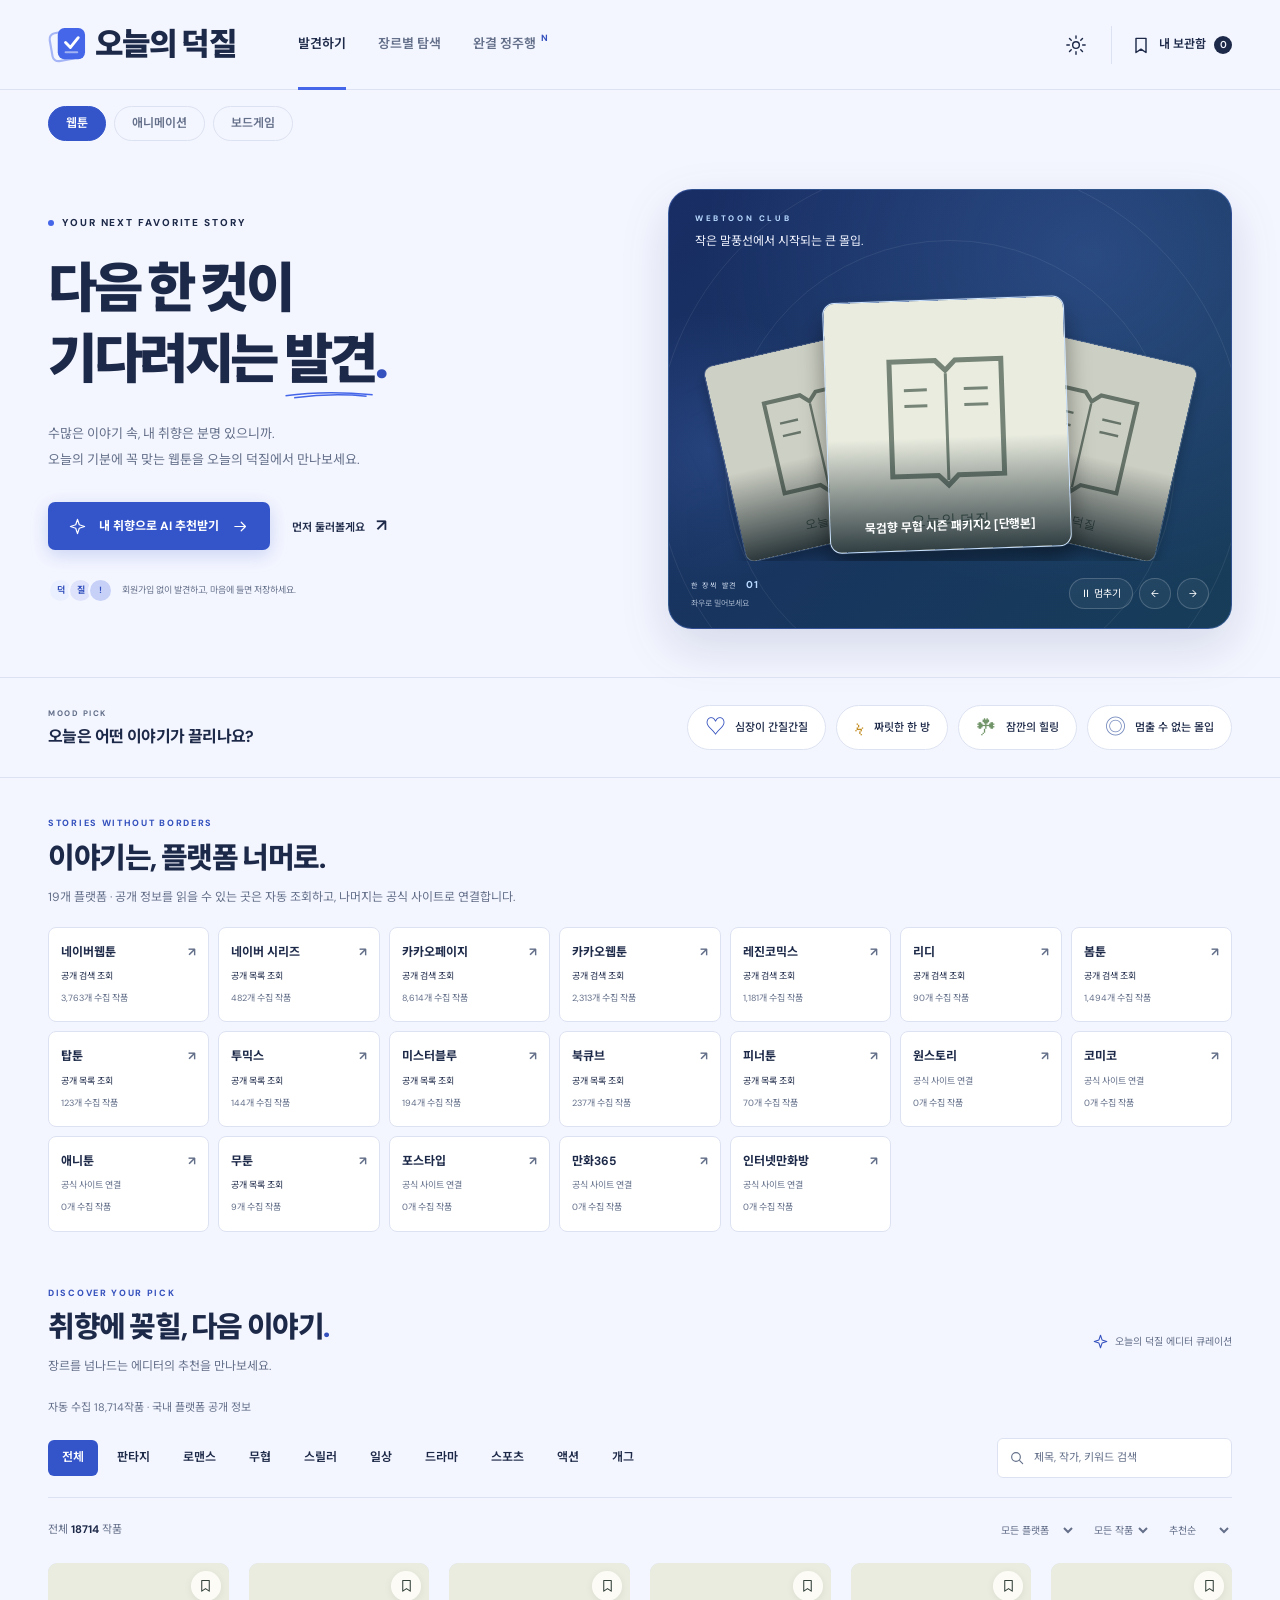
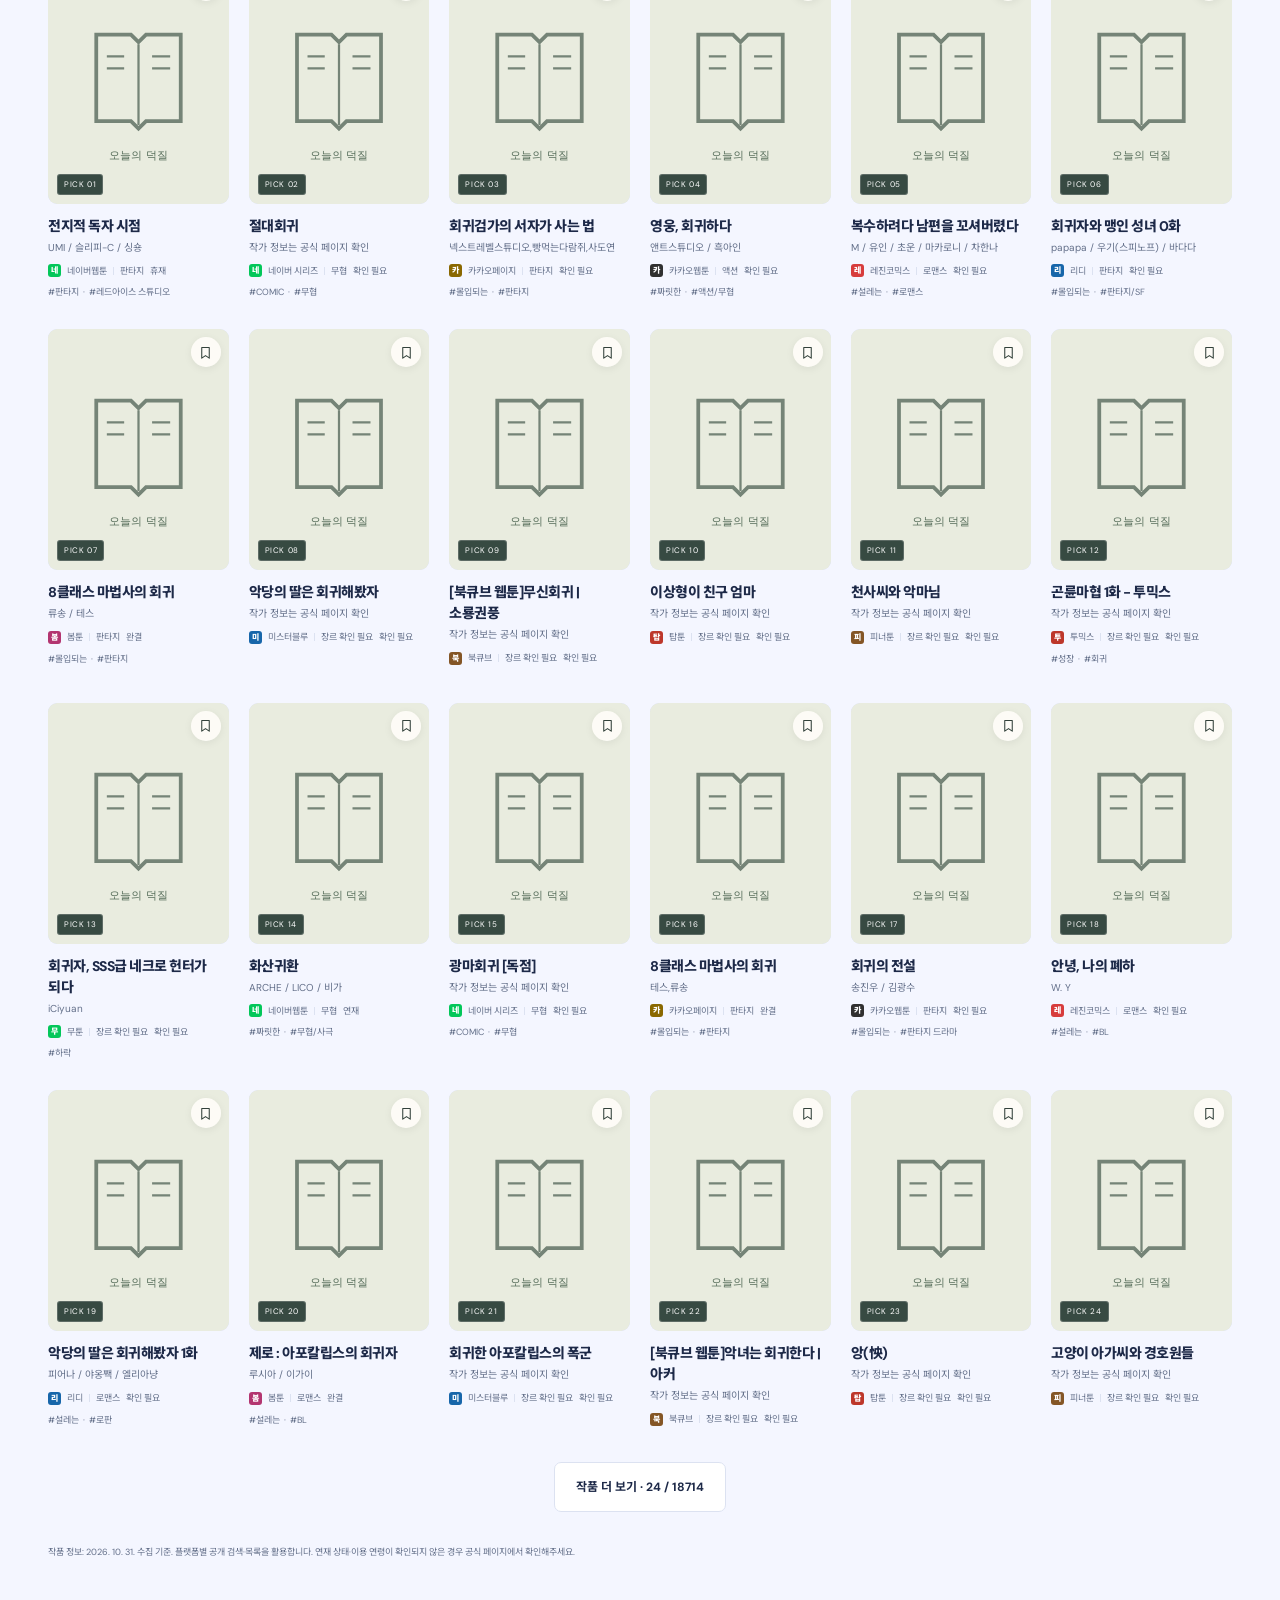
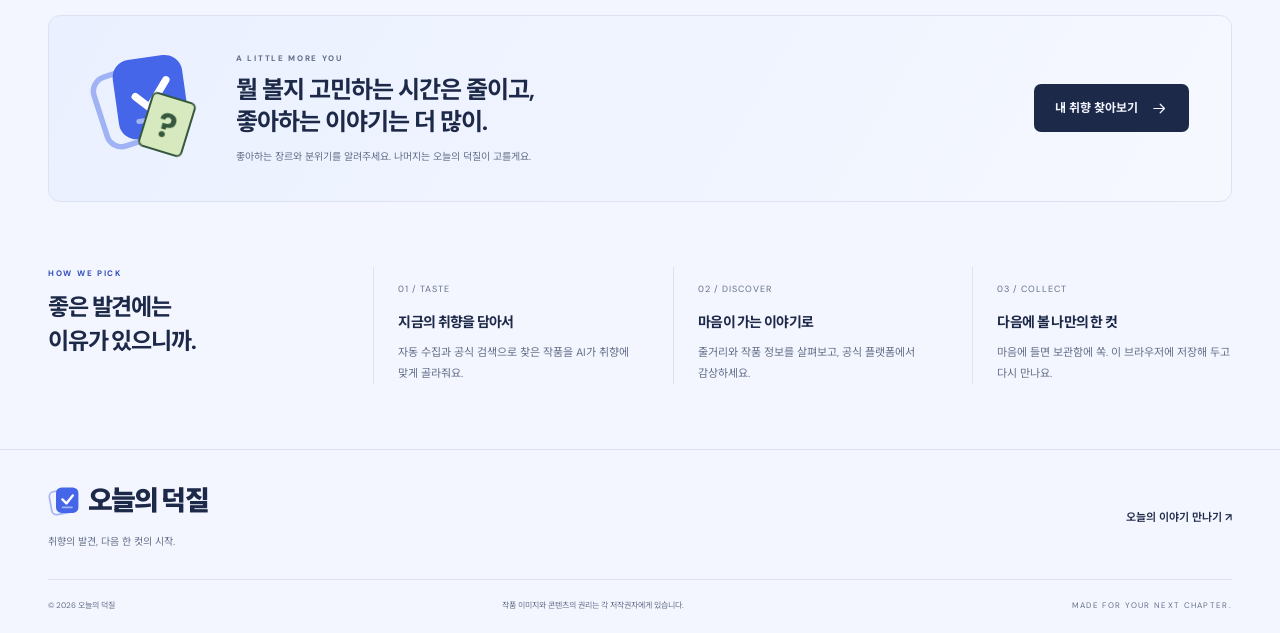
==== index.html @ 4e6d6e62 "feat: launch ToonPick discovery and remove anime intro copy" ====
<!doctype html>
<html lang="ko">
  <head>
    <meta charset="UTF-8" />
    <meta name="viewport" content="width=device-width, initial-scale=1.0" />
    <meta name="theme-color" content="#f7f7f2" />
    <meta
      name="description"
      content="취향에 맞는 다음 웹툰을 발견하세요. 장르와 분위기별 웹툰 추천, 완결 작품 탐색, 나만의 보관함까지 오늘의 덕질에서."
    />
    <title>오늘의 덕질 — 웹툰 추천</title>
    <link rel="icon" href="assets/favicon.svg?v=cards" type="image/svg+xml" />
    <link rel="preconnect" href="https://fonts.googleapis.com" />
    <link rel="preconnect" href="https://fonts.gstatic.com" crossorigin />
    <link
      href="https://fonts.googleapis.com/css2?family=DM+Sans:wght@400..1000&family=Noto+Sans+KR:wght@400..900&display=swap"
      rel="stylesheet"
    />
    <link rel="stylesheet" href="css/style.css" />
    <link rel="stylesheet" href="css/dark-mode.css" />
    <link rel="stylesheet" href="css/recommendation.css" />
    <link rel="stylesheet" href="css/experience.css" />
    <script src="js/storage.js" defer></script>
    <script src="js/api.js" defer></script>
    <script src="js/experience.js" defer></script>
    <script src="js/app.js" defer></script>
  </head>
  <body>
    <a class="skip-link" href="#featured">작품 목록으로 바로가기</a>
    <svg
      class="svg-library"
      aria-hidden="true"
      xmlns="http://www.w3.org/2000/svg"
    >
      <symbol id="icon-brand" viewBox="0 0 40 40">
        <rect x="3" y="7" width="26" height="29" rx="6" transform="rotate(-10 16 21.5)" fill="none" stroke="currentColor" stroke-width="2.2" opacity=".45" />
        <rect x="10" y="3" width="28" height="32" rx="7" fill="currentColor" />
        <path d="m18 18 5 5 8-10" fill="none" stroke="#fff" stroke-width="3" stroke-linecap="round" stroke-linejoin="round" />
        <path d="M18 28h12" fill="none" stroke="#fff" stroke-width="2" stroke-linecap="round" opacity=".5" />
      </symbol>
      <symbol id="icon-arrow" viewBox="0 0 24 24">
        <path d="M4 12h15m-6-6 6 6-6 6" />
      </symbol>
      <symbol id="icon-search" viewBox="0 0 24 24">
        <circle cx="10.5" cy="10.5" r="6.5" />
        <path d="m16 16 4.5 4.5" />
      </symbol>
      <symbol id="icon-bookmark" viewBox="0 0 24 24">
        <path d="M6 4h12v17l-6-4-6 4Z" />
      </symbol>
      <symbol id="icon-sun" viewBox="0 0 24 24">
        <circle cx="12" cy="12" r="4" />
        <path
          d="M12 1v3m0 16v3M1 12h3m16 0h3M4.2 4.2l2.1 2.1m11.4 11.4 2.1 2.1M4.2 19.8l2.1-2.1M17.7 6.3l2.1-2.1"
        />
      </symbol>
      <symbol id="icon-close" viewBox="0 0 24 24">
        <path d="m6 6 12 12M6 18 18 6" />
      </symbol>
      <symbol id="icon-spark" viewBox="0 0 24 24">
        <path d="m12 2 2.5 7.5L22 12l-7.5 2.5L12 22l-2.5-7.5L2 12l7.5-2.5Z" />
      </symbol>
    </svg>
    <header class="navbar" id="navbar">
      <div class="container nav-container">
        <a href="#hero" class="brand-logo" aria-label="오늘의 덕질 홈"
          ><svg class="brand-mark" viewBox="0 0 40 40" aria-hidden="true" focusable="false"><use href="#icon-brand" /></svg>오늘의 덕질</a
        >
        <nav class="nav-menu" id="navMenu" aria-label="주 메뉴">
          <a href="#featured" class="nav-link active" data-view="all"
            >발견하기</a
          >
          <a href="#featured" class="nav-link" data-view="genre">장르별 탐색</a>
          <a href="#featured" class="nav-link" data-view="finished"
            >완결 정주행 <span class="nav-new">N</span></a
          >
        </nav>
        <div class="nav-actions">
          <button
            class="btn-icon theme-toggle"
            id="themeToggleBtn"
            type="button"
            aria-label="다크 모드 전환"
            title="테마 전환"
          >
            <svg class="icon" id="themeIcon"><use href="#icon-sun" /></svg>
          </button>
          <button class="saved-button" id="savedPlansBtn" type="button">
            <svg class="icon"><use href="#icon-bookmark" /></svg
            ><span>내 보관함</span
            ><span id="savedCountBadge" class="saved-count">0</span>
          </button>
        </div>
      </div>
    </header>
    <nav class="container content-switch" aria-label="추천 분야">
      <a href="/" class="content-link active" aria-current="page">웹툰</a>
      <a href="/anime" class="content-link">애니메이션</a>
      <a href="/boardgames" class="content-link">보드게임</a>
    </nav>
    <main>
      <section
        class="container hero-section"
        id="hero"
        aria-labelledby="heroTitle"
      >
        <div class="hero-copy">
          <div class="eyebrow">
            <span class="small-dot"></span> YOUR NEXT FAVORITE STORY
          </div>
          <h1 id="heroTitle">
            다음 한 컷이<br />기다려지는
            <span class="word-highlight"
              >발견<svg viewBox="0 0 180 15" aria-hidden="true">
                <path d="M3 9Q80-2 175 7M20 13Q95 3 163 10" /></svg></span
            ><span class="orange">.</span>
          </h1>
          <p class="hero-desc">
            수많은 이야기 속, 내 취향은 분명 있으니까.<br />오늘의 기분에 꼭
            맞는 웹툰을 오늘의 덕질에서 만나보세요.
          </p>
          <div class="hero-cta-group">
            <button class="btn btn-primary" type="button" data-preferences>
              <svg class="icon"><use href="#icon-spark" /></svg> 내 취향으로 AI
              추천받기 <svg class="icon"><use href="#icon-arrow" /></svg>
            </button>
            <a class="text-link" href="#featured"
              >먼저 둘러볼게요 <span>↗</span></a
            >
          </div>
          <div class="hero-note">
            <span class="mini-avatars"><i>덕</i><i>질</i><i>!</i></span
            ><span>회원가입 없이 발견하고, 마음에 들면 저장하세요.</span>
          </div>
        </div>
        <div class="hero-art" aria-label="다양한 장르의 웹툰 큐레이션">
          <span class="art-orbit orbit-one"></span
          ><span class="art-orbit orbit-two"></span>
          <div class="hero-stage-heading"><span class="hero-category" id="heroCategory">DISCOVER SOMETHING NEW</span><p id="heroTagline"></p></div>
          <div class="hero-deck" aria-live="off" role="group"></div>
          <div class="hero-controls"><span class="hero-slide-caption" aria-hidden="true">한 장씩 발견 <b id="heroSlideNumber">01</b><small>좌우로 밀어보세요</small></span><div><button type="button" id="heroPlay" aria-pressed="false">Ⅱ 멈추기</button><button type="button" id="heroPrevious" aria-label="이전 작품 한 장 보기">←</button><button type="button" id="heroNext" aria-label="다음 작품 한 장 보기">→</button></div></div>
        </div>
      </section>
      <section class="mood-section" aria-labelledby="moodTitle">
        <div class="container mood-container">
          <div>
            <span class="section-kicker">MOOD PICK</span>
            <h2 id="moodTitle">오늘은 어떤 이야기가 끌리나요?</h2>
          </div>
          <div class="mood-options" id="moodOptions">
            <button
              class="mood-chip"
              type="button"
              data-mood="설레는"
              aria-pressed="false"
            >
              <span>♡</span> 심장이 간질간질
            </button>
            <button
              class="mood-chip"
              type="button"
              data-mood="짜릿한"
              aria-pressed="false"
            >
              <span>ϟ</span> 짜릿한 한 방
            </button>
            <button
              class="mood-chip"
              type="button"
              data-mood="힐링"
              aria-pressed="false"
            >
              <span>☘</span> 잠깐의 힐링
            </button>
            <button
              class="mood-chip"
              type="button"
              data-mood="몰입되는"
              aria-pressed="false"
            >
              <span>◎</span> 멈출 수 없는 몰입
            </button>
          </div>
        </div>
      </section>
      <section
        class="container platforms-section"
        id="platforms"
        aria-labelledby="platformsTitle"
      >
        <div class="section-heading">
          <div>
            <span class="section-kicker orange">STORIES WITHOUT BORDERS</span>
            <h2 id="platformsTitle">이야기는, 플랫폼 너머로.</h2>
            <p id="platformSummary">국내 플랫폼 연결 상태를 불러오는 중…</p>
          </div>
        </div>
        <div id="platformDirectory" class="platform-directory"></div>
      </section>
      <section
        class="container catalog-section"
        id="featured"
        aria-labelledby="catalogTitle"
      >
        <div class="section-heading">
          <div>
            <span class="section-kicker orange">DISCOVER YOUR PICK</span>
            <h2 id="catalogTitle">
              취향에 꽂힐, 다음 이야기<span class="orange">.</span>
            </h2>
            <p id="resultSummary">
              장르를 넘나드는 에디터의 추천을 만나보세요.
            </p>
          </div>
          <span class="editor-label"
            ><svg class="icon"><use href="#icon-spark" /></svg
            ><span id="recommendationLabel">오늘의 덕질 에디터 큐레이션</span></span
          >
        </div>
        <p id="collectionStatus" class="collection-status" role="status">
          공식 작품 정보를 불러오는 중…
        </p>
        <div class="catalog-toolbar">
          <div
            class="genre-tabs"
            id="genreTabs"
            role="group"
            aria-label="장르 필터"
          >
            <button
              type="button"
              data-genre="전체"
              aria-pressed="true"
              class="genre-tab active"
            >
              전체
            </button>
            <button
              type="button"
              data-genre="판타지"
              aria-pressed="false"
              class="genre-tab"
            >
              판타지
            </button>
            <button
              type="button"
              data-genre="로맨스"
              aria-pressed="false"
              class="genre-tab"
            >
              로맨스
            </button>
            <button
              type="button"
              data-genre="무협"
              aria-pressed="false"
              class="genre-tab"
            >
              무협
            </button>
            <button
              type="button"
              data-genre="스릴러"
              aria-pressed="false"
              class="genre-tab"
            >
              스릴러
            </button>
            <button
              type="button"
              data-genre="일상"
              aria-pressed="false"
              class="genre-tab"
            >
              일상
            </button>
            <button
              type="button"
              data-genre="드라마"
              aria-pressed="false"
              class="genre-tab"
            >
              드라마
            </button>
            <button
              type="button"
              data-genre="스포츠"
              aria-pressed="false"
              class="genre-tab"
            >
              스포츠
            </button>
          </div>
          <form class="search-form" id="searchForm" role="search">
            <svg class="icon"><use href="#icon-search" /></svg
            ><label class="sr-only" for="searchInput"
              >제목, 작가, 키워드 검색</label
            ><input
              id="searchInput"
              type="search"
              placeholder="제목, 작가, 키워드 검색"
              maxlength="100"
              autocomplete="off"
            /><button type="submit" class="sr-only">검색</button>
          </form>
        </div>
        <div class="catalog-meta">
          <div class="filter-summary">
            <span id="resultCount" role="status">작품을 불러오는 중</span
            ><span id="activeFilter" class="active-filter" hidden></span
            ><button id="resetBtn" class="reset-button" type="button" hidden>
              초기화 ↺
            </button>
          </div>
          <div class="select-group">
            <label class="sr-only" for="platformSelect">플랫폼</label
            ><select id="platformSelect">
              <option value="전체">모든 플랫폼</option>
            </select>
            <label class="sr-only" for="statusSelect">연재 상태</label
            ><select id="statusSelect">
              <option value="전체">모든 작품</option>
              <option value="연재">연재 중</option>
              <option value="완결">완결 작품</option>
              <option value="휴재">휴재 작품</option></select
            ><label class="sr-only" for="sortSelect">정렬 기준</label
            ><select id="sortSelect">
              <option value="editor">추천순</option>
              <option value="favorites">관심등록순</option>
              <option value="title">가나다순</option>
            </select>
          </div>
        </div>
        <div id="alertContainer" class="alert-box" role="alert" hidden>
          <p id="alertMessage"></p>
          <button id="retryBtn" class="btn btn-primary" type="button">
            다시 불러오기
          </button>
        </div>
        <div class="webtoon-grid" id="resultContainer" aria-busy="true">
          <div class="catalog-loading">
            좋은 이야기를 고르고 있어요<span class="loading-dots">...</span>
          </div>
        </div>
        <div id="emptyState" class="empty-state" hidden>
          <span>⌕</span>
          <h3>아직 찾는 이야기가 없네요</h3>
          <p>다른 키워드나 조금 더 넓은 취향으로 찾아보세요.</p>
          <button class="btn btn-outline" id="emptyResetBtn" type="button">
            전체 작품 보기 <svg class="icon"><use href="#icon-arrow" /></svg>
          </button>
        </div>
        <div class="load-more">
          <button id="loadMoreBtn" class="btn btn-outline" type="button" hidden>
            작품 더 보기
          </button>
        </div>
        <p class="catalog-footnote" id="catalogFootnote">
          작품 정보는 공식 작품 페이지를 기준으로 제공하며, 이용 조건은
          플랫폼에서 확인할 수 있습니다.
        </p>
      </section>
      <section class="container preference-banner" id="planner">
        <div class="banner-illustration" aria-hidden="true">
          <svg class="brand-mark" viewBox="0 0 40 40" aria-hidden="true" focusable="false"><use href="#icon-brand" /></svg><i>?</i>
        </div>
        <div class="banner-copy">
          <span class="section-kicker">A LITTLE MORE YOU</span>
          <h2>
            뭘 볼지 고민하는 시간은 줄이고,<br />좋아하는 이야기는 더 많이.
          </h2>
          <p>좋아하는 장르와 분위기를 알려주세요. 나머지는 오늘의 덕질이 고를게요.</p>
        </div>
        <button class="btn btn-dark" type="button" data-preferences>
          내 취향 찾아보기 <svg class="icon"><use href="#icon-arrow" /></svg>
        </button>
      </section>
      <section class="container guide-section" id="guide">
        <div class="guide-intro">
          <span class="section-kicker">HOW WE PICK</span>
          <h2>좋은 발견에는<br />이유가 있으니까.</h2>
        </div>
        <div class="guide-item">
          <span>01 / TASTE</span>
          <h3>지금의 취향을 담아서</h3>
          <p>
            자동 수집과 공식 검색으로 찾은 작품을 AI가 취향에 맞게 골라줘요.
          </p>
        </div>
        <div class="guide-item">
          <span>02 / DISCOVER</span>
          <h3>마음이 가는 이야기로</h3>
          <p>줄거리와 작품 정보를 살펴보고, 공식 플랫폼에서 감상하세요.</p>
        </div>
        <div class="guide-item">
          <span>03 / COLLECT</span>
          <h3>다음에 볼 나만의 한 컷</h3>
          <p>마음에 들면 보관함에 쏙. 이 브라우저에 저장해 두고 다시 만나요.</p>
        </div>
      </section>
    </main>
    <footer class="footer">
      <div class="container footer-top">
        <div>
          <a class="brand-logo" href="#hero"
            ><svg class="brand-mark" viewBox="0 0 40 40" aria-hidden="true" focusable="false"><use href="#icon-brand" /></svg>오늘의 덕질</a
          >
          <p>취향의 발견, 다음 한 컷의 시작.</p>
        </div>
        <a href="#featured" class="text-link">오늘의 이야기 만나기 ↗</a>
      </div>
      <div class="container footer-bottom">
        <span>© 2026 오늘의 덕질</span
        ><span>작품 이미지와 콘텐츠의 권리는 각 저작권자에게 있습니다.</span
        ><span>MADE FOR YOUR NEXT CHAPTER.</span>
      </div>
    </footer>
    <dialog class="modal-box" id="detailModal" aria-labelledby="detailTitle">
      <button
        class="modal-close btn-icon"
        type="button"
        data-close
        aria-label="상세 정보 닫기"
      >
        <svg class="icon"><use href="#icon-close" /></svg>
      </button>
      <div id="detailContent"></div>
    </dialog>
    <dialog
      class="modal-box saved-modal"
      id="savedModal"
      aria-labelledby="savedTitle"
    >
      <div class="modal-header">
        <div>
          <span class="section-kicker orange">YOUR COLLECTION</span>
          <h2 id="savedTitle">내가 고른 이야기</h2>
        </div>
        <button
          class="btn-icon"
          id="modalCloseBtn"
          type="button"
          data-close
          aria-label="보관함 닫기"
        >
          <svg class="icon"><use href="#icon-close" /></svg>
        </button>
      </div>
      <p class="modal-description">
        다음에 만날 이야기를 이 브라우저에 모아두세요.
      </p>
      <div id="savedPlansList"></div>
    </dialog>
    <dialog
      class="modal-box preference-modal"
      id="preferenceModal"
      aria-labelledby="preferenceTitle"
    >
      <div class="modal-header">
        <span class="section-kicker orange">LET'S FIND YOUR PICK</span
        ><button
          class="btn-icon"
          type="button"
          data-close
          aria-label="취향 선택 닫기"
        >
          <svg class="icon"><use href="#icon-close" /></svg>
        </button>
      </div>
      <h2 id="preferenceTitle">
        어떤 이야기를 좋아하세요<span class="orange">?</span>
      </h2>
      <p class="modal-description">
        지금 끌리는 취향을 골라주세요. 언제든 바꿀 수 있어요.
      </p>
      <form id="travelForm">
        <div class="recommendation-count">
          <label for="recommendationCount"
            >추천받을 작품 수 <span>1~18개 · 기본 6개</span></label
          >
          <input
            id="recommendationCount"
            name="count"
            type="number"
            min="1"
            max="18"
            step="1"
            value="6"
            inputmode="numeric"
            required
            aria-describedby="countHint"
          />
          <p id="countHint">
            선택한 개수에 맞춰 네이버·카카오·기타 플랫폼을 고르게 배분합니다.
          </p>
        </div>
        <fieldset>
          <legend>
            찾아볼 플랫폼 <span>선택하지 않으면 전체 · 여러 개 선택 가능</span>
          </legend>
          <div class="preference-options" id="preferencePlatforms"></div>
        </fieldset>
        <fieldset>
          <legend>
            <b>01</b> 좋아하는 장르 <span>여러 개 선택 가능</span>
          </legend>
          <div class="preference-options" id="preferenceGenres"></div>
        </fieldset>
        <fieldset>
          <legend><b>02</b> 오늘 읽고 싶은 분위기</legend>
          <div class="preference-options">
            <label
              ><input type="radio" name="mood" value="전체" checked /><span
                >어떤 분위기든</span
              ></label
            ><label
              ><input type="radio" name="mood" value="설레는" /><span
                >♡ 설레는</span
              ></label
            ><label
              ><input type="radio" name="mood" value="짜릿한" /><span
                >ϟ 짜릿한</span
              ></label
            ><label
              ><input type="radio" name="mood" value="힐링" /><span
                >☘ 힐링</span
              ></label
            ><label
              ><input type="radio" name="mood" value="몰입되는" /><span
                >◎ 몰입되는</span
              ></label
            ><label
              ><input type="radio" name="mood" value="유쾌한" /><span
                >☺ 유쾌한</span
              ></label
            ><label
              ><input type="radio" name="mood" value="뭉클한" /><span
                >✧ 뭉클한</span
              ></label
            >
          </div>
        </fieldset>
        <fieldset>
          <legend><b>03</b> 연재를 기다리는 것도 괜찮나요?</legend>
          <div class="preference-options">
            <label
              ><input type="radio" name="status" value="전체" checked /><span
                >모든 작품이 좋아요</span
              ></label
            ><label
              ><input type="radio" name="status" value="완결" /><span
                >완결만 정주행할래요</span
              ></label
            >
          </div>
        </fieldset>
        <div class="preference-notes">
          <label for="preferenceNotes"
            >취향을 조금 더 알려주세요 <span>선택</span></label
          >
          <textarea
            id="preferenceNotes"
            name="notes"
            maxlength="600"
            rows="3"
            placeholder="좋아했던 작품이나 원하는 전개를 적어주세요. 예: 유쾌하지만 인물의 성장이 뚜렷한 이야기가 좋아요."
          ></textarea>
        </div>
        <p id="preferenceError" class="form-error" role="alert" hidden></p>
        <div
          id="recommendationStatus"
          class="recommendation-status"
          role="status"
          aria-live="polite"
          hidden
        >
          <div class="recommendation-status-heading">
            <span class="recommendation-spinner" aria-hidden="true"></span
            ><strong>AI가 다음 이야기를 고르고 있어요</strong
            ><span id="recommendationElapsed" aria-hidden="true">0초</span>
          </div>
          <p id="recommendationStage">
            선택한 플랫폼의 작품 정보를 확인하고 있어요.
          </p>
          <div class="recommendation-activity" aria-hidden="true">
            <span></span>
          </div>
          <p class="recommendation-wait-note">
            여러 플랫폼 검색과 AI 분석으로 잠시 걸릴 수 있어요. 이 창을 닫아도
            추천은 계속됩니다.
          </p>
        </div>
        <button class="btn btn-primary" type="submit" id="submitBtn">
          AI로 내 취향 추천받기
          <svg class="icon"><use href="#icon-arrow" /></svg>
        </button>
        <p class="preference-note">
          6개 선택 시 네이버 2개·카카오 2개·기타 2개를 추천합니다. 조건에 맞는
          작품이 부족하면 다른 플랫폼으로 배분합니다. 기타는 가능한 한 서로 다른
          플랫폼에서 고릅니다. 국내 플랫폼의 공개 검색·목록을 함께 활용합니다.
          공개 조회가 제한된 곳은 공식 사이트 연결을 제공합니다. 선택한 취향과
          요청사항은 AI에 전달됩니다.
        </p>
      </form>
    </dialog>
    <dialog id="recommendationExperience" class="pick-loading" aria-labelledby="pickLoadingTitle" aria-describedby="pickLoadingNote">
      <div class="pick-loading-top">
        <span class="pick-loading-brand"><svg class="brand-mark" viewBox="0 0 40 40" aria-hidden="true" focusable="false"><use href="#icon-brand" /></svg>오늘의 덕질</span>
        <button type="button" class="pick-minimize" data-recommendation-minimize autofocus aria-label="로딩 팝업 작게 보기">작게 보기 <span aria-hidden="true">↘</span></button>
      </div>
      <div class="pick-scene" aria-hidden="true">
        <div class="pick-scene-webtoon" data-loading-scene="webtoon" hidden>
          <span class="comic-burst">두근!</span>
          <div class="comic-panel comic-panel-one"><span>01 / A NEW WORLD</span><svg viewBox="0 0 140 180"><circle cx="95" cy="42" r="24" fill="#ffda77"/><path d="M0 140 48 66 89 126 115 84 140 130V180H0Z" fill="#32645b"/><path d="M0 164 60 113 100 155 140 130V180H0Z" fill="#183e39"/><path d="m60 180 16-40 10 40" fill="#f7f0d9"/><path d="M72 115v34m-6-26 6-8 6 8" stroke="#f7f0d9" stroke-width="5"/></svg><b>새로운 세계</b></div>
          <div class="comic-panel comic-panel-two"><span>02 / FALL IN LOVE</span><svg viewBox="0 0 140 180"><path d="M0 115 140 55M0 155l140-60" stroke="#fbcfb7" stroke-width="28"/><path d="M26 180v-37c0-24 27-33 43-12 16-21 43-12 43 12v37" fill="#293d40"/><ellipse cx="69" cy="98" rx="29" ry="35" fill="#f5bc97"/><path d="M40 103c-9-43 16-62 40-46 20-2 27 25 18 51L86 81c-15 13-30 9-43 29Z" fill="#293d40"/><path d="m56 104 5-2m18 0 5 2" stroke="#293d40" stroke-width="3"/><path d="M64 119q6 5 12 0" fill="none" stroke="#b65b50" stroke-width="2"/></svg><b>취향 저격 예감</b></div>
          <div class="comic-panel comic-panel-three"><span>03 / THE ADVENTURE</span><svg viewBox="0 0 140 180"><path d="M0 0h140v180H0Z" fill="#29384d"/><path d="m70 85 65-70-24 84 29 50-67-20L0 165l25-68L0 36Z" fill="#f8cf65"/><path d="m79 38-28 66h24l-14 49 43-76H78Z" fill="#ed6544"/></svg><b>다음 컷이 궁금해</b></div>
          <span class="comic-bubble">이번엔 어떤 이야기?</span>
          <span class="comic-spark">✳</span>
        </div>
        <div class="pick-scene-anime" data-loading-scene="anime" hidden>
          <div class="anime-orbit anime-orbit-one"></div><div class="anime-orbit anime-orbit-two"></div>
          <span class="anime-star anime-star-one">✦</span><span class="anime-star anime-star-two">✧</span><span class="anime-star anime-star-three">✦</span>
          <div class="anime-comet"></div>
          <div class="anime-frame"><span class="anime-frame-label">오늘의 덕질 PRESENTS</span><div class="anime-sun"></div><div class="anime-horizon"></div><div class="anime-person"></div><b>NEXT<br>EPISODE<span>새로운 세계가 열리는 순간</span></b><span class="anime-timecode">▶ YOUR NEXT FAVORITE</span></div>
          <span class="anime-ticket">취향 상영관<br><b>ADMIT ONE</b></span>
        </div>
        <div class="pick-scene-boardgame" data-loading-scene="boardgame" hidden>
          <div class="board-orbit"></div>
          <div class="board-hand"><div class="board-card board-card-one"><span>01</span><b>✦</b><small>STRATEGY</small></div><div class="board-card board-card-two"><span>02</span><b>✳</b><small>TOGETHER</small></div><div class="board-card board-card-three"><span>03</span><b>◆</b><small>ONE MORE</small></div></div>
          <div class="board-die"><i></i><i></i><i></i><i></i><i></i></div>
          <div class="board-pawn"></div><div class="board-chip board-chip-one"></div><div class="board-chip board-chip-two"></div>
          <span class="board-callout">다음 한 판은?</span>
        </div>
      </div>
      <div class="pick-loading-copy">
        <p class="pick-eyebrow" id="pickLoadingEyebrow">FIND YOUR NEXT FAVORITE</p>
        <h2 id="pickLoadingTitle"><span>다음 최애를</span><span>만나는 중<span class="pick-title-dot">.</span></span></h2>
        <p class="pick-loading-message" id="pickLoadingMessage" role="status" aria-live="polite" aria-atomic="true"></p>
        <div class="pick-loading-meta"><span class="pick-live"><i aria-hidden="true"></i>AI 추천 진행 중</span><span id="pickLoadingCount"></span><span id="pickLoadingElapsed" aria-hidden="true">0초 경과</span></div>
        <div class="pick-signal" aria-hidden="true"><i></i><i></i><i></i><i></i><i></i><i></i><i></i><i></i><i></i><i></i><i></i><i></i></div>
        <p id="pickLoadingNote">AI 응답을 기다리고 있어요. 완료되면 추천 결과로 이동해요.</p>
      </div>
      <div class="pick-loading-bottom"><button type="button" id="pickMotionToggle" aria-pressed="false">Ⅱ 애니메이션 멈추기</button><span>작게 봐도 추천은 계속돼요</span></div>
    </dialog>
    <div id="recommendationFloating" class="recommendation-floating" hidden>
      <button
        type="button"
        data-recommendation-open
        aria-label="진행 중인 AI 추천 확인"
      >
        <span class="recommendation-spinner" aria-hidden="true"></span
        ><span
          ><span id="recommendationFloatingLabel">AI 추천 진행 중</span> <b id="recommendationFloatingElapsed">0초</b></span
        ><span aria-hidden="true">↗</span>
      </button>
    </div>
    <div
      id="toastContainer"
      class="toast-container"
      role="status"
      aria-live="polite"
      aria-atomic="true"
    ></div>
  </body>
</html>
---- css/style.css ----
:root {
  color-scheme: light;
  --page: #f7f7f2;
  --surface: #fff;
  --ink: #202422;
  --muted: #696e66;
  --line: #e1e3da;
  --orange: #f15a34;
  --orange-text: #c44121;
  --soft: #fff0e8;
  --navy: #243b3c;
  --font: "DM Sans", "Noto Sans KR", sans-serif;
}
.content-switch {
  display: flex;
  gap: 8px;
  padding-top: 16px;
  padding-bottom: 0;
}
.content-link {
  border: 1px solid var(--line);
  padding: 7px 17px;
  border-radius: 100px;
  color: var(--muted);
  font-size: 12px;
  font-weight: 600;
}
.content-link.active {
  background: var(--ink);
  color: var(--surface);
  border-color: var(--ink);
}
.anime-page .hero-art {
  background-color: #303d58;
}
.anime-page .hero-cover span {
  max-width: 100%;
  overflow: hidden;
  white-space: nowrap;
  text-overflow: ellipsis;
}
.anime-information {
  border: 1px solid var(--line);
  background: var(--surface);
  padding: 18px;
  border-radius: 10px;
  color: var(--muted);
  font-size: 12px;
  line-height: 1.9;
}
.anime-page .platform-directory {
  display: block;
}
.boardgame-page .platform-directory {
  display: block;
}
.boardgame-page .hero-art {
  background-color: #343d2b;
}
.boardgame-page .card-art img,
.boardgame-page .hero-cover img,
.boardgame-page .detail-cover,
.boardgame-page .saved-row img {
  object-fit: contain;
}
.boardgame-filters {
  display: flex;
  flex-wrap: wrap;
  gap: 10px;
}
.boardgame-filters label {
  display: flex;
  flex-direction: column;
  gap: 6px;
  color: var(--muted);
  font-size: 11px;
}
.boardgame-filters select {
  color: var(--ink);
  background: var(--surface);
  border: 1px solid var(--line);
  border-radius: 6px;
  padding: 9px 12px;
  font-size: 12px;
  max-width: 100%;
}
.boardgame-page .catalog-meta {
  flex-wrap: wrap;
  gap: 12px;
}
.anime-information a {
  color: var(--orange-text);
  text-decoration: underline;
}
.anime-original {
  color: var(--muted);
  font-size: 11px;
  overflow-wrap: anywhere;
}
* {
  box-sizing: border-box;
}
html {
  scroll-behavior: smooth;
  scroll-padding-top: 110px;
}
body {
  margin: 0;
  background: var(--page);
  color: var(--ink);
  font-family: var(--font);
  font-size: 14px;
  line-height: 1.6;
  word-break: keep-all;
}
button,
input,
select {
  font: inherit;
}
button,
a,
input,
select {
  -webkit-tap-highlight-color: transparent;
}
button,
a {
  touch-action: manipulation;
}
button {
  cursor: pointer;
  color: inherit;
  background: none;
  border: 0;
}
button:disabled {
  cursor: wait;
  opacity: 0.6;
}
a {
  color: inherit;
  text-decoration: none;
}
img {
  display: block;
  max-width: 100%;
  object-fit: cover;
}
h1,
h2,
h3,
p {
  margin: 0;
}
h1,
h2,
h3 {
  line-height: 1.35;
  letter-spacing: -0.05em;
}
button:focus-visible,
a:focus-visible,
input:focus-visible,
select:focus-visible {
  outline: 3px solid var(--orange);
  outline-offset: 5px;
}
[hidden] {
  display: none !important;
}
::selection {
  background: #ffb99e;
  color: #202422;
}
.container {
  width: min(1280px, calc(100% - 96px));
  margin-inline: auto;
}
.icon {
  width: 20px;
  height: 20px;
  fill: none;
  stroke: currentColor;
  stroke-width: 1.7;
  stroke-linecap: round;
  stroke-linejoin: round;
  flex-shrink: 0;
}
.svg-library {
  position: absolute;
  width: 0;
  height: 0;
  overflow: hidden;
}
.sr-only {
  position: absolute;
  width: 1px;
  height: 1px;
  margin: -1px;
  padding: 0;
  border: 0;
  overflow: hidden;
  clip: rect(0, 0, 0, 0);
  white-space: nowrap;
}
.skip-link {
  position: fixed;
  top: -80px;
  left: 16px;
  background: var(--ink);
  color: var(--surface);
  padding: 12px 24px;
  z-index: 100;
}
.skip-link:focus {
  top: 8px;
}
.orange {
  color: var(--orange-text);
}
.small-dot {
  width: 6px;
  height: 6px;
  display: inline-block;
  background: var(--orange);
  border-radius: 50%;
}
.section-kicker {
  display: block;
  font-size: 10px;
  letter-spacing: 1.7px;
  font-weight: 800;
  margin-bottom: 10px;
}
.navbar {
  height: 90px;
  border-bottom: 1px solid var(--line);
  background: var(--page);
  position: sticky;
  top: 0;
  z-index: 10;
}
.nav-container {
  display: flex;
  align-items: center;
  height: 100%;
  gap: 62px;
}
.brand-logo {
  display: inline-flex;
  align-items: center;
  font-size: 31px;
  font-weight: 1000;
  letter-spacing: -1.9px;
  line-height: 1;
  white-space: nowrap;
}
.brand-mark {
  color: var(--orange);
  font-weight: 500;
  font-size: 39px;
  margin-right: 8px;
  line-height: 1;
}
.brand-dot {
  color: var(--orange);
}
.nav-menu {
  display: flex;
  align-items: center;
  gap: 32px;
}
.nav-link {
  height: 90px;
  display: flex;
  align-items: center;
  font-size: 13px;
  font-weight: 600;
  color: var(--muted);
  position: relative;
  white-space: nowrap;
}
.nav-link:hover,
.nav-link.active {
  color: var(--ink);
}
.nav-link.active:after {
  content: "";
  height: 3px;
  position: absolute;
  bottom: 0;
  left: 0;
  right: 0;
  background: var(--orange);
}
.nav-new {
  font-size: 9px;
  color: var(--orange-text);
  margin-left: 5px;
  font-weight: 800;
  margin-top: -12px;
}
.nav-actions {
  display: flex;
  align-items: center;
  gap: 17px;
  margin-left: auto;
}
.btn-icon {
  height: 36px;
  width: 36px;
  display: inline-grid;
  place-items: center;
  border-radius: 50%;
  flex-shrink: 0;
}
.btn-icon:hover {
  background: var(--line);
}
.saved-button {
  display: flex;
  align-items: center;
  gap: 8px;
  font-size: 12px;
  font-weight: 600;
  padding: 9px 0 9px 19px;
  border-left: 1px solid var(--line);
  white-space: nowrap;
}
.saved-count {
  background: var(--ink);
  color: var(--page);
  font-size: 10px;
  min-width: 18px;
  height: 18px;
  display: grid;
  place-items: center;
  border-radius: 50%;
}
.hero-section {
  display: grid;
  grid-template-columns: 1.05fr 1fr;
  gap: 28px;
  padding-top: 48px;
  padding-bottom: 48px;
  align-items: center;
}
.hero-copy {
  padding: 15px 0;
}
.eyebrow {
  display: flex;
  align-items: center;
  gap: 8px;
  font-size: 10px;
  font-weight: 800;
  letter-spacing: 1.9px;
  margin-bottom: 23px;
}
h1 {
  font-size: clamp(39px, 4.2vw, 59px);
  font-weight: 900;
  line-height: 1.32;
  letter-spacing: -3.4px;
}
.word-highlight {
  position: relative;
  display: inline-block;
  z-index: 0;
}
.word-highlight svg {
  position: absolute;
  left: 0;
  bottom: -6px;
  width: 100%;
  height: 14px;
  stroke: var(--orange);
  stroke-width: 3;
  fill: none;
  z-index: -1;
}
.hero-desc {
  margin-top: 25px;
  font-size: 13px;
  line-height: 1.95;
  color: var(--muted);
}
.hero-cta-group {
  display: flex;
  align-items: center;
  gap: 22px;
  margin-top: 30px;
}
.btn {
  display: inline-flex;
  align-items: center;
  justify-content: center;
  gap: 13px;
  padding: 15px 21px;
  border-radius: 7px;
  font-size: 12px;
  font-weight: 700;
  line-height: 1.5;
  transition:
    background 0.18s,
    transform 0.18s;
  white-space: nowrap;
}
.btn:hover {
  transform: translateY(-2px);
}
.btn-primary {
  background: #c44121;
  color: #fff;
  box-shadow: 0 4px 0 #c8412320;
}
.btn-primary:hover {
  background: #ac371b;
}
.btn .icon {
  width: 17px;
  height: 17px;
}
.text-link {
  font-size: 11px;
  font-weight: 600;
  white-space: nowrap;
}
.text-link span {
  margin-left: 8px;
  font-size: 17px;
}
.hero-note {
  display: flex;
  align-items: center;
  gap: 9px;
  margin-top: 28px;
  color: var(--muted);
  font-size: 9px;
}
.mini-avatars {
  display: flex;
}
.mini-avatars i {
  display: grid;
  place-items: center;
  border: 2px solid var(--page);
  background: #edd0b8;
  width: 25px;
  height: 25px;
  border-radius: 50%;
  margin-left: -5px;
  font-style: normal;
  color: #674c38;
  font-size: 9px;
  font-weight: 700;
}
.mini-avatars i:first-child {
  margin-left: 0;
}
.mini-avatars i:nth-child(2) {
  background: #c9d6bf;
}
.mini-avatars i:nth-child(3) {
  background: #f3b6a1;
}
.hero-art {
  height: 403px;
  position: relative;
  overflow: hidden;
  border-radius: 15px;
  background: #253f40;
  background-image: radial-gradient(#ffffff12 0.8px, transparent 0.8px);
  background-size: 15px 15px;
}
.art-orbit {
  position: absolute;
  width: 390px;
  height: 390px;
  left: 70px;
  top: 40px;
  border: 1px solid #ffffff13;
  border-radius: 50%;
}
.orbit-two {
  width: 490px;
  height: 490px;
  left: 20px;
  top: -10px;
}
.art-label {
  position: absolute;
  top: 23px;
  left: 24px;
  font-size: 10px;
  letter-spacing: 0.5px;
  color: #d7e5de;
  display: flex;
  align-items: center;
  gap: 7px;
}
.art-label .small-dot {
  background: #b0cbaa;
}
.hero-cover {
  position: absolute;
  width: 32%;
  height: 255px;
  padding: 0;
  border-radius: 8px;
  overflow: hidden;
  box-shadow: 0 15px 40px #081e2360;
  transition: transform 0.2s;
}
.hero-cover img {
  height: 100%;
  width: 100%;
  object-position: center;
}
.hero-cover:after {
  content: "";
  position: absolute;
  inset: 55% 0 0;
  background: linear-gradient(transparent, #112128d9);
}
.hero-cover span {
  position: absolute;
  bottom: 14px;
  left: 0;
  right: 0;
  color: #fff;
  font-size: 9px;
  font-weight: 700;
  z-index: 1;
  text-align: center;
}
.cover-left {
  left: 7%;
  top: 83px;
  transform: rotate(-13deg);
}
.cover-right {
  right: 7%;
  top: 80px;
  transform: rotate(12deg);
}
.cover-front {
  width: 34%;
  height: 277px;
  left: 33%;
  top: 66px;
  transform: rotate(-3deg);
  z-index: 2;
}
.hero-cover:hover {
  transform: translateY(-8px) rotate(0deg);
  z-index: 3;
}
.art-star {
  position: absolute;
  color: #d1edaa;
  z-index: 4;
  font-size: 57px;
  line-height: 1;
}
.star-one {
  right: 19px;
  top: 38px;
  transform: rotate(10deg);
}
.star-two {
  left: 20px;
  bottom: 53px;
  font-size: 29px;
  color: #fb9475;
}
.star-three {
  left: 46%;
  top: 25px;
  font-size: 24px;
  color: #f7e7c0;
}
.art-sticker {
  position: absolute;
  right: 22px;
  bottom: 39px;
  z-index: 4;
  width: 91px;
  height: 91px;
  display: flex;
  flex-direction: column;
  justify-content: center;
  background: #d4ecb7;
  border-radius: 50%;
  text-align: center;
  transform: rotate(13deg);
  font-size: 11px;
  line-height: 1.1;
  color: #284039;
  letter-spacing: 0.5px;
}
.art-sticker b {
  font-size: 22px;
  font-weight: 900;
}
.art-caption {
  position: absolute;
  bottom: 18px;
  left: 26px;
  font-size: 8px;
  letter-spacing: 2px;
  color: #b1c7be;
}
.mood-section {
  border-top: 1px solid var(--line);
  border-bottom: 1px solid var(--line);
  padding: 27px 0;
}
.mood-container {
  display: flex;
  align-items: center;
  justify-content: space-between;
  gap: 25px;
}
.mood-container .section-kicker {
  font-size: 8px;
  color: var(--muted);
  letter-spacing: 1.5px;
  margin-bottom: 6px;
}
.mood-container h2 {
  font-size: 16px;
  letter-spacing: -0.6px;
}
.mood-options {
  display: flex;
  gap: 10px;
}
.mood-chip {
  display: flex;
  align-items: center;
  gap: 9px;
  padding: 11px 17px;
  border: 1px solid var(--line);
  border-radius: 30px;
  font-size: 11px;
  background: var(--surface);
  font-weight: 500;
  white-space: nowrap;
  transition:
    border-color 0.2s,
    background 0.2s;
}
.mood-chip span {
  font-size: 21px;
  line-height: 1;
  color: var(--orange-text);
}
.mood-chip:nth-child(2) span {
  color: #c18c20;
}
.mood-chip:nth-child(3) span {
  color: #719568;
}
.mood-chip:nth-child(4) span {
  color: #7186bc;
}
.mood-chip:hover,
.mood-chip[aria-pressed="true"] {
  background: var(--soft);
  border-color: var(--orange-text);
}
.catalog-section {
  padding-top: 54px;
  padding-bottom: 55px;
  min-height: 600px;
}
.platforms-section {
  padding-top: 38px;
}
.platforms-section .section-heading {
  margin-bottom: 20px;
}
.platforms-section h2 {
  font-size: 24px;
}
.platform-directory {
  display: grid;
  grid-template-columns: repeat(7, minmax(0, 1fr));
  gap: 9px;
}
.platform-card {
  min-width: 0;
  padding: 15px 12px;
  border: 1px solid var(--line);
  border-radius: 8px;
  background: var(--surface);
  transition: border-color 0.2s;
}
.platform-card:hover {
  border-color: var(--orange);
}
.platform-card strong {
  display: flex;
  justify-content: space-between;
  gap: 3px;
  font-size: 12px;
}
.platform-card strong span {
  color: var(--muted);
}
.platform-state,
.platform-card small {
  display: block;
  color: var(--muted);
  font-size: 9px;
  margin-top: 6px;
  line-height: 1.8;
}
.platform-state[data-status="ok"] {
  color: var(--ink);
}
.platform-mark[data-platform="kakaopage"] {
  background: #8a6800;
}
.platform-mark[data-platform="kakaowebtoon"] {
  background: #303030;
}
.platform-mark[data-platform="lezhin"] {
  background: #d73c3c;
}
.platform-mark[data-platform="ridi"],
.platform-mark[data-platform="mrblue"] {
  background: #1766aa;
}
.platform-mark[data-platform="bomtoon"] {
  background: #b33570;
}
.platform-mark[data-platform="toptoon"],
.platform-mark[data-platform="toomics"] {
  background: #bd372b;
}
.platform-mark[data-platform="bookcube"],
.platform-mark[data-platform="peanutoon"] {
  background: #845626;
}
.card-meta {
  flex-wrap: wrap;
}
@media (max-width: 1100px) {
  .platform-directory {
    grid-template-columns: repeat(4, minmax(0, 1fr));
  }
}
@media (max-width: 650px) {
  .platform-directory {
    grid-template-columns: repeat(2, minmax(0, 1fr));
  }
  .platforms-section {
    padding-top: 28px;
  }
  .platform-card {
    padding: 12px;
  }
  .select-group {
    flex-wrap: wrap;
    max-width: 55%;
    justify-content: flex-end;
  }
}
.section-heading {
  display: flex;
  align-items: center;
  justify-content: space-between;
  margin-bottom: 30px;
}
.section-heading .section-kicker {
  font-size: 9px;
  margin-bottom: 8px;
}
.section-heading h2 {
  font-size: 29px;
  font-weight: 800;
  letter-spacing: -1.4px;
}
.section-heading p {
  font-size: 12px;
  color: var(--muted);
  margin-top: 10px;
}
.editor-label {
  display: flex;
  align-items: center;
  gap: 7px;
  font-size: 10px;
  color: var(--muted);
  padding-top: 22px;
}
.editor-label .icon {
  color: var(--orange-text);
  width: 15px;
  height: 15px;
}
.catalog-toolbar {
  display: flex;
  align-items: center;
  justify-content: space-between;
  gap: 25px;
  padding-bottom: 19px;
  border-bottom: 1px solid var(--line);
}
.collection-status {
  font-size: 11px;
  color: var(--muted);
  line-height: 1.8;
  margin: -8px 0 20px;
}
.load-more {
  text-align: center;
  margin-top: 28px;
}
.load-more:has(button[hidden]) {
  display: none;
}
.genre-tabs {
  display: flex;
  gap: 5px;
  overflow-x: auto;
  scrollbar-width: none;
}
.genre-tab {
  font-size: 12px;
  font-weight: 600;
  padding: 8px 14px;
  border-radius: 6px;
  white-space: nowrap;
}
.genre-tab:hover {
  background: var(--line);
}
.genre-tab.active {
  background: var(--ink);
  color: var(--page);
}
.search-form {
  display: flex;
  align-items: center;
  border: 1px solid var(--line);
  border-radius: 6px;
  padding: 9px 11px;
  gap: 7px;
  background: var(--surface);
  width: 235px;
  flex-shrink: 0;
}
.search-form .icon {
  width: 16px;
  height: 16px;
  color: var(--muted);
}
.search-form input {
  border: 0;
  outline: 0;
  background: transparent;
  width: 100%;
  min-width: 0;
  font-size: 11px;
  color: var(--ink);
}
.search-form input::placeholder {
  color: var(--muted);
}
.search-form:focus-within {
  outline: 2px solid var(--orange);
  outline-offset: 2px;
}
.catalog-meta {
  display: flex;
  align-items: center;
  justify-content: space-between;
  gap: 12px;
  padding: 20px 0;
}
.filter-summary {
  display: flex;
  align-items: center;
  flex-wrap: wrap;
  gap: 10px;
  font-size: 11px;
  color: var(--muted);
}
#resultCount b {
  color: var(--ink);
}
.active-filter {
  color: var(--orange-text);
  font-size: 10px;
}
.reset-button {
  font-size: 10px;
  color: var(--muted);
  text-decoration: underline;
  text-underline-offset: 3px;
}
.select-group {
  display: flex;
  gap: 12px;
  flex-shrink: 0;
}
.select-group select {
  border: 0;
  background: transparent;
  color: var(--muted);
  font-size: 10px;
  padding: 5px 2px;
  cursor: pointer;
}
.webtoon-grid {
  display: grid;
  grid-template-columns: repeat(6, minmax(0, 1fr));
  gap: 30px 20px;
}
.webtoon-card {
  min-width: 0;
}
.card-art {
  position: relative;
  aspect-ratio: 3/4;
  overflow: hidden;
  border-radius: 9px;
  background: var(--line);
}
.card-cover-button {
  padding: 0;
  width: 100%;
  height: 100%;
  display: block;
}
.card-cover-button img {
  width: 100%;
  height: 100%;
  transition: transform 0.3s;
}
.card-cover-button:hover img {
  transform: scale(1.05);
}
.card-save {
  position: absolute;
  right: 8px;
  top: 8px;
  width: 30px;
  height: 30px;
  display: grid;
  place-items: center;
  border-radius: 50%;
  background: #fffdf9e8;
  color: #32413a;
  box-shadow: 0 2px 8px #0001;
}
.card-save .icon {
  width: 15px;
  height: 15px;
}
.card-save[aria-pressed="true"] {
  background: var(--orange);
  color: #fff;
}
.card-save[aria-pressed="true"] .icon {
  fill: currentColor;
}
.card-label {
  position: absolute;
  bottom: 9px;
  left: 9px;
  color: #fff;
  background: #263a33e8;
  border: 1px solid #ffffff30;
  border-radius: 3px;
  padding: 3px 6px;
  font-size: 8px;
  letter-spacing: 0.6px;
  pointer-events: none;
}
.card-title {
  padding: 12px 0 0;
  text-align: left;
  font-size: 14px;
  letter-spacing: -0.5px;
  font-weight: 800;
  line-height: 1.5;
  display: block;
  max-width: 100%;
}
.card-title:hover {
  color: var(--orange-text);
}
.card-author {
  font-size: 10px;
  color: var(--muted);
  white-space: nowrap;
  overflow: hidden;
  text-overflow: ellipsis;
  margin-top: 3px;
}
.card-meta {
  display: flex;
  align-items: center;
  gap: 6px;
  font-size: 9px;
  margin-top: 8px;
  color: var(--muted);
}
.platform-mark {
  background: #03c75a;
  color: #fff;
  font-weight: 900;
  width: 13px;
  height: 13px;
  display: inline-grid;
  place-items: center;
  font-size: 8px;
  border-radius: 3px;
}
.meta-divider {
  height: 8px;
  width: 1px;
  background: var(--line);
}
.card-tags {
  display: flex;
  gap: 4px;
  flex-wrap: wrap;
  margin-top: 7px;
}
.card-tags span {
  font-size: 9px;
  color: var(--muted);
}
.card-tags span + span:before {
  content: "·";
  padding-right: 4px;
}
.catalog-footnote {
  font-size: 9px;
  color: var(--muted);
  margin-top: 32px;
  line-height: 1.8;
}
.catalog-loading {
  grid-column: 1/-1;
  text-align: center;
  padding: 80px 0;
  color: var(--muted);
}
.loading-dots {
  color: var(--orange-text);
}
.empty-state {
  text-align: center;
  padding: 60px 16px;
}
.empty-state > span {
  font-size: 60px;
  line-height: 1;
  color: var(--orange-text);
}
.empty-state h3 {
  font-size: 21px;
  margin-top: 14px;
}
.empty-state p {
  color: var(--muted);
  font-size: 12px;
  margin: 12px 0 22px;
}
.btn-outline {
  border: 1px solid var(--line);
  background: var(--surface);
}
.alert-box {
  padding: 24px;
  background: var(--soft);
  border-radius: 10px;
  margin-bottom: 20px;
}
.alert-box p {
  margin-bottom: 16px;
  font-size: 13px;
}
.preference-banner {
  display: flex;
  align-items: center;
  gap: 30px;
  border-radius: 12px;
  padding: 35px 42px;
  background: #edeee4;
  position: relative;
  overflow: hidden;
}
.banner-illustration {
  position: relative;
  width: 115px;
  height: 115px;
  flex-shrink: 0;
}
.banner-illustration > span {
  font-size: 133px;
  line-height: 0.9;
  color: var(--orange-text);
  position: absolute;
  left: -5px;
  top: 0;
  transform: rotate(10deg);
}
.banner-illustration i {
  position: absolute;
  display: grid;
  place-items: center;
  width: 46px;
  height: 57px;
  left: 53px;
  top: 45px;
  background: #d7eabf;
  color: #35573d;
  font-size: 35px;
  font-style: normal;
  border: 2px solid #35573d;
  border-radius: 6px;
  transform: rotate(17deg);
  font-weight: 900;
}
.banner-copy .section-kicker {
  font-size: 8px;
  color: var(--muted);
  margin-bottom: 9px;
}
.banner-copy h2 {
  font-size: 24px;
  letter-spacing: -1px;
}
.banner-copy p {
  font-size: 10px;
  color: var(--muted);
  margin-top: 10px;
}
.btn-dark {
  background: var(--ink);
  color: var(--page);
  margin-left: auto;
}
.guide-section {
  display: grid;
  grid-template-columns: 1.1fr 1fr 1fr 1fr;
  gap: 40px;
  padding: 65px 0;
}
.guide-intro .section-kicker {
  font-size: 8px;
  color: var(--orange-text);
}
.guide-intro h2 {
  font-size: 23px;
  line-height: 1.5;
}
.guide-item {
  padding: 9px 0 0 24px;
  border-left: 1px solid var(--line);
}
.guide-item > span {
  font-size: 9px;
  letter-spacing: 1px;
  color: var(--muted);
}
.guide-item h3 {
  font-size: 14px;
  margin-top: 15px;
}
.guide-item p {
  font-size: 11px;
  color: var(--muted);
  line-height: 1.9;
  margin-top: 10px;
}
.footer {
  border-top: 1px solid var(--line);
  padding: 35px 0 21px;
}
.footer-top {
  display: flex;
  align-items: center;
  justify-content: space-between;
  padding-bottom: 29px;
}
.footer-top .brand-logo {
  font-size: 27px;
}
.footer-top .brand-mark {
  font-size: 32px;
}
.footer-top p {
  font-size: 10px;
  color: var(--muted);
  margin-top: 11px;
}
.footer-top > .text-link {
  font-size: 11px;
}
.footer-bottom {
  border-top: 1px solid var(--line);
  padding-top: 19px;
  display: flex;
  gap: 20px;
  justify-content: space-between;
  font-size: 8px;
  color: var(--muted);
}
.footer-bottom span:last-child {
  letter-spacing: 1.3px;
}
body:has(dialog[open]) {
  overflow: hidden;
}
dialog {
  color: var(--ink);
  background: var(--surface);
  border: 1px solid var(--line);
  padding: 34px;
  border-radius: 17px;
  max-width: min(680px, calc(100vw - 32px));
  max-height: calc(100dvh - 48px);
  width: 100%;
  box-shadow: 0 30px 100px #0003;
}
dialog::backdrop {
  background: #1526258c;
  backdrop-filter: blur(5px);
}
.modal-close {
  position: absolute;
  right: 13px;
  top: 13px;
  background: var(--surface);
  z-index: 2;
}
.modal-header {
  display: flex;
  align-items: center;
  justify-content: space-between;
  gap: 15px;
}
.modal-header .section-kicker {
  margin: 0;
}
.modal-header h2 {
  font-size: 26px;
  margin-top: 10px;
}
.modal-description {
  font-size: 12px;
  color: var(--muted);
  margin-top: 12px;
  margin-bottom: 25px;
}
.preference-modal > h2 {
  font-size: 27px;
  margin-top: 24px;
}
.preference-modal fieldset {
  border: 0;
  padding: 0;
  margin: 0 0 24px;
}
.preference-modal legend {
  font-size: 13px;
  font-weight: 700;
  margin-bottom: 13px;
}
.preference-modal legend b {
  color: var(--orange-text);
  font-size: 11px;
  margin-right: 8px;
}
.preference-modal legend span {
  font-size: 10px;
  font-weight: 400;
  color: var(--muted);
  margin-left: 8px;
}
.preference-options {
  display: flex;
  flex-wrap: wrap;
  gap: 7px;
}
.preference-options label {
  position: relative;
  cursor: pointer;
}
.preference-options input {
  position: absolute;
  opacity: 0;
  width: 100%;
  height: 100%;
  margin: 0;
  cursor: pointer;
}
.preference-options label > span {
  display: block;
  padding: 9px 13px;
  border: 1px solid var(--line);
  border-radius: 6px;
  font-size: 11px;
}
.preference-options input:checked + span {
  background: var(--soft);
  border-color: var(--orange-text);
  color: var(--orange-text);
}
.preference-options input:focus-visible + span {
  outline: 3px solid var(--orange);
  outline-offset: 3px;
}
#travelForm > .btn {
  width: 100%;
}
.preference-notes {
  margin-bottom: 22px;
}
.preference-notes label {
  display: block;
  font-size: 12px;
  font-weight: 700;
  margin-bottom: 10px;
}
.preference-notes label span {
  color: var(--muted);
  font-size: 10px;
  font-weight: 400;
  margin-left: 8px;
}
.preference-notes textarea {
  display: block;
  width: 100%;
  resize: vertical;
  min-height: 80px;
  max-height: 200px;
  padding: 12px;
  border: 1px solid var(--line);
  border-radius: 7px;
  background: var(--page);
  color: var(--ink);
  font: inherit;
  font-size: 12px;
  line-height: 1.8;
}
.preference-notes textarea:focus-visible {
  outline: 2px solid var(--orange);
  outline-offset: 2px;
}
.preference-notes textarea::placeholder {
  color: var(--muted);
}
.recommendation-status {
  font-size: 11px;
  color: var(--muted);
  padding: 12px;
  background: var(--page);
  border-radius: 7px;
  margin-bottom: 14px;
  border: 1px solid var(--line);
}
.recommendation-status-heading {
  display: flex;
  align-items: center;
  gap: 10px;
  color: var(--ink);
  flex-wrap: wrap;
}
.recommendation-status-heading strong {
  flex: 1;
  min-width: 150px;
}
.recommendation-status p {
  margin: 12px 0;
  line-height: 1.8;
}
.recommendation-spinner {
  width: 20px;
  height: 20px;
  flex: 0 0 20px;
  border: 2px solid var(--line);
  border-top-color: var(--orange);
  border-radius: 50%;
  animation: recommendation-spin 0.8s linear infinite;
}
.recommendation-activity {
  height: 4px;
  overflow: hidden;
  background: var(--line);
  border-radius: 8px;
}
.recommendation-activity span {
  display: block;
  width: 35%;
  height: 100%;
  background: var(--orange);
  border-radius: inherit;
  animation: recommendation-slide 1.8s ease-in-out infinite alternate;
}
.recommendation-status .recommendation-wait-note {
  font-size: 10px;
  margin-bottom: 0;
}
.recommendation-count {
  display: grid;
  grid-template-columns: 1fr 80px;
  align-items: center;
  gap: 10px;
  margin: 24px 0;
}
.recommendation-count label {
  font-size: 14px;
  font-weight: 700;
}
.recommendation-count label span {
  display: block;
  font-size: 11px;
  color: var(--muted);
  font-weight: 400;
  margin-top: 5px;
}
.recommendation-count input {
  width: 100%;
  padding: 10px;
  border: 1px solid var(--line);
  border-radius: 6px;
  background: var(--surface);
  color: var(--ink);
  font: inherit;
}
.recommendation-count p {
  grid-column: 1 / -1;
  color: var(--muted);
  font-size: 11px;
  line-height: 1.7;
}
.recommendation-floating {
  position: fixed;
  bottom: 24px;
  right: 24px;
  max-width: calc(100vw - 32px);
  z-index: 100;
}
.recommendation-floating button {
  display: flex;
  align-items: center;
  gap: 14px;
  padding: 16px 20px;
  color: var(--ink);
  background: var(--surface);
  border: 1px solid var(--orange);
  border-radius: 12px;
  box-shadow: 0 6px 30px #0002;
  font: inherit;
  font-size: 12px;
  cursor: pointer;
}
.recommendation-floating b {
  display: block;
  margin-top: 4px;
  color: var(--muted);
  font-size: 10px;
  font-weight: 400;
}
@keyframes recommendation-spin {
  to {
    transform: rotate(360deg);
  }
}
@keyframes recommendation-slide {
  from {
    transform: translateX(-60%);
  }
  to {
    transform: translateX(245%);
  }
}
@media (prefers-reduced-motion: reduce) {
  .recommendation-spinner,
  .recommendation-activity span {
    animation: none;
  }
}
.card-reason {
  margin-top: 12px;
  padding: 11px;
  border-left: 2px solid var(--orange);
  background: var(--soft);
  font-size: 11px;
  line-height: 1.85;
  color: var(--ink);
  overflow-wrap: anywhere;
}
.card-reason b {
  display: block;
  color: var(--orange-text);
  font-size: 9px;
  margin-bottom: 5px;
}
.preference-note {
  font-size: 10px;
  color: var(--muted);
  text-align: center;
  margin-top: 13px;
}
.form-error {
  color: var(--orange-text);
  font-size: 12px;
  margin-bottom: 12px;
}
.detail-layout {
  display: grid;
  grid-template-columns: 180px 1fr;
  gap: 27px;
}
.detail-cover {
  width: 180px;
  aspect-ratio: 3/4;
  border-radius: 9px;
}
.detail-copy {
  padding-top: 8px;
}
.detail-copy h2 {
  font-size: 27px;
  line-height: 1.4;
  margin: 8px 0;
}
.detail-author {
  font-size: 12px;
  color: var(--muted);
}
.detail-chips {
  display: flex;
  flex-wrap: wrap;
  gap: 6px;
  margin: 16px 0;
}
.detail-chips span {
  font-size: 10px;
  background: var(--page);
  border: 1px solid var(--line);
  padding: 3px 8px;
  border-radius: 4px;
}
.detail-description {
  font-size: 13px;
  color: var(--muted);
  line-height: 1.95;
  white-space: pre-line;
  margin-top: 25px;
}
.detail-actions {
  display: flex;
  align-items: center;
  gap: 10px;
  margin-top: 24px;
}
.detail-actions .btn {
  flex: 1;
}
.detail-source {
  font-size: 9px;
  color: var(--muted);
  line-height: 1.9;
  margin-top: 20px;
}
.saved-row {
  display: flex;
  gap: 16px;
  align-items: center;
  border-top: 1px solid var(--line);
  padding: 17px 0;
}
.saved-row img {
  width: 52px;
  height: 68px;
  border-radius: 5px;
}
.saved-row > button:first-child {
  padding: 0;
  flex-shrink: 0;
}
.saved-row-copy {
  flex: 1;
  min-width: 0;
}
.saved-row-copy button {
  padding: 0;
  font-size: 14px;
  font-weight: 700;
  text-align: left;
}
.saved-row-copy p {
  font-size: 10px;
  color: var(--muted);
  margin-top: 3px;
}
.saved-row .remove-button {
  font-size: 10px;
  color: var(--muted);
  text-decoration: underline;
  text-underline-offset: 3px;
  padding: 8px;
}
.toast-container {
  position: fixed;
  bottom: 28px;
  left: 50%;
  transform: translateX(-50%);
  padding: 12px 20px;
  border-radius: 8px;
  background: var(--ink);
  color: var(--page);
  font-size: 12px;
  z-index: 100;
  box-shadow: 0 5px 30px #0002;
  pointer-events: none;
  max-width: calc(100vw - 32px);
  text-align: center;
}
.toast-container:empty {
  display: none;
}
@media (min-width: 1550px) {
  .hero-section {
    padding-top: 60px;
    padding-bottom: 60px;
    gap: 65px;
  }
  .hero-art {
    height: 425px;
  }
  .hero-cover {
    height: 275px;
  }
  .cover-front {
    height: 300px;
  }
  .hero-copy {
    padding-left: 5px;
  }
}
@media (max-width: 1190px) {
  .container {
    width: calc(100% - 64px);
  }
  .nav-container {
    gap: 36px;
  }
  .nav-menu {
    gap: 22px;
  }
  .hero-art {
    height: 377px;
  }
  .hero-cover {
    height: 232px;
    top: 82px;
  }
  .cover-front {
    height: 255px;
    top: 67px;
  }
  .hero-cta-group {
    gap: 15px;
  }
  .hero-cta-group .btn {
    padding: 14px 15px;
    gap: 8px;
  }
  .hero-cta-group .text-link {
    font-size: 10px;
  }
  .mood-options {
    gap: 7px;
  }
  .mood-chip {
    padding: 10px 12px;
    font-size: 10px;
  }
  .mood-container h2 {
    font-size: 14px;
  }
  .catalog-toolbar {
    gap: 12px;
  }
  .genre-tab {
    padding: 8px 10px;
    font-size: 11px;
  }
  .search-form {
    width: 205px;
  }
  .webtoon-grid {
    gap: 26px 16px;
  }
  .preference-banner {
    padding: 30px;
  }
  .banner-copy h2 {
    font-size: 21px;
  }
  .guide-section {
    gap: 22px;
  }
}
@media (max-width: 960px) {
  .nav-container {
    gap: 25px;
  }
  .brand-logo {
    font-size: 28px;
  }
  .brand-mark {
    font-size: 33px;
  }
  .nav-menu {
    gap: 18px;
  }
  .nav-link {
    font-size: 11px;
  }
  .saved-button {
    padding-left: 13px;
  }
  .nav-actions {
    gap: 7px;
  }
  .hero-section {
    gap: 25px;
  }
  .hero-art {
    height: 355px;
  }
  .hero-cover {
    height: 218px;
    top: 79px;
  }
  .cover-front {
    height: 241px;
    top: 60px;
  }
  .art-sticker {
    width: 70px;
    height: 70px;
    font-size: 9px;
    right: 12px;
    bottom: 32px;
  }
  .art-sticker b {
    font-size: 17px;
  }
  .art-label {
    font-size: 8px;
    left: 16px;
  }
  .art-caption {
    font-size: 6px;
    letter-spacing: 1.2px;
    left: 18px;
  }
  .hero-note {
    font-size: 8px;
  }
  .hero-cta-group {
    align-items: flex-start;
    flex-direction: column;
    gap: 10px;
  }
  .hero-desc {
    font-size: 12px;
  }
  .hero-note {
    margin-top: 19px;
  }
  .mood-container {
    align-items: flex-start;
    flex-direction: column;
    gap: 16px;
  }
  .mood-options {
    width: 100%;
    gap: 10px;
  }
  .mood-chip {
    flex: 1;
    justify-content: center;
    padding: 12px 9px;
    font-size: 11px;
  }
  .webtoon-grid {
    grid-template-columns: repeat(4, minmax(0, 1fr));
  }
  .catalog-toolbar {
    flex-wrap: wrap;
  }
  .genre-tabs {
    width: 100%;
  }
  .search-form {
    width: 100%;
  }
  .catalog-toolbar {
    padding-bottom: 15px;
  }
  .genre-tab {
    padding: 9px 14px;
  }
  .editor-label {
    font-size: 9px;
  }
  .banner-illustration {
    width: 90px;
    transform: scale(0.85);
    transform-origin: left center;
  }
  .preference-banner {
    gap: 10px;
  }
  .banner-copy h2 {
    font-size: 19px;
  }
  .banner-copy p {
    max-width: 250px;
    font-size: 10px;
  }
  .preference-banner > .btn {
    font-size: 11px;
    padding: 14px;
  }
  .guide-section {
    grid-template-columns: 1fr 1fr;
    gap: 30px;
  }
  .guide-intro h2 br {
    display: none;
  }
  .guide-intro {
    align-self: center;
  }
  .footer-bottom span:last-child {
    display: none;
  }
}
@media (max-width: 650px) {
  html {
    scroll-padding-top: 105px;
  }
  .container {
    width: calc(100% - 36px);
  }
  .navbar {
    height: 102px;
  }
  .nav-container {
    height: 59px;
    gap: 8px;
    position: relative;
  }
  .brand-logo {
    font-size: 26px;
  }
  .brand-mark {
    font-size: 31px;
  }
  .nav-menu {
    position: absolute;
    top: 59px;
    height: 43px;
    left: 0;
    gap: 27px;
    width: 100%;
  }
  .nav-link {
    height: 43px;
    font-size: 11px;
  }
  .nav-actions {
    gap: 8px;
  }
  .saved-button {
    border: 0;
    padding: 4px;
    font-size: 10px;
    gap: 5px;
  }
  .saved-button > span:not(.saved-count) {
    display: none;
  }
  .saved-button .icon {
    width: 19px;
  }
  .btn-icon {
    height: 32px;
    width: 32px;
  }
  .hero-section {
    display: flex;
    flex-direction: column;
    gap: 27px;
    padding-top: 32px;
    padding-bottom: 28px;
  }
  .hero-copy {
    padding: 0;
    width: 100%;
  }
  .eyebrow {
    font-size: 8px;
    margin-bottom: 14px;
    letter-spacing: 1.6px;
  }
  h1 {
    font-size: 40px;
    letter-spacing: -2.5px;
    line-height: 1.3;
  }
  .hero-desc {
    font-size: 12px;
    margin-top: 20px;
    line-height: 1.9;
  }
  .hero-cta-group {
    flex-direction: row;
    align-items: center;
    margin-top: 23px;
    gap: 18px;
  }
  .hero-cta-group .btn {
    font-size: 11px;
    padding: 13px 14px;
  }
  .hero-cta-group .btn .icon:first-child {
    display: none;
  }
  .hero-cta-group .text-link {
    font-size: 10px;
  }
  .hero-note {
    margin-top: 18px;
    font-size: 8px;
  }
  .hero-art {
    width: 100%;
    height: 315px;
    border-radius: 11px;
  }
  .hero-cover {
    height: 204px;
    top: 68px;
    left: 9%;
  }
  .cover-right {
    left: auto;
    right: 9%;
  }
  .cover-front {
    height: 226px;
    left: 33%;
    top: 48px;
  }
  .hero-cover span {
    font-size: 8px;
  }
  .art-label {
    top: 15px;
    font-size: 9px;
  }
  .star-one {
    font-size: 44px;
    top: 25px;
    right: 15px;
  }
  .star-two {
    bottom: 28px;
  }
  .star-three {
    top: 14px;
  }
  .art-sticker {
    right: 14px;
    bottom: 25px;
  }
  .art-caption {
    bottom: 12px;
    font-size: 7px;
  }
  .mood-section {
    padding: 23px 0;
  }
  .mood-container {
    gap: 16px;
  }
  .mood-container h2 {
    font-size: 16px;
  }
  .mood-options {
    display: grid;
    grid-template-columns: 1fr 1fr;
    gap: 8px;
  }
  .mood-chip {
    font-size: 10px;
    padding: 10px;
  }
  .mood-container .section-kicker {
    font-size: 7px;
  }
  .catalog-section {
    padding-top: 35px;
    padding-bottom: 32px;
  }
  .section-heading {
    margin-bottom: 22px;
  }
  .section-heading h2 {
    font-size: 24px;
    letter-spacing: -1.3px;
  }
  .section-heading p {
    font-size: 11px;
    max-width: 290px;
  }
  .section-heading .section-kicker {
    font-size: 8px;
  }
  .editor-label {
    display: none;
  }
  .genre-tabs {
    gap: 3px;
    margin-right: -18px;
    width: calc(100% + 18px);
    padding-right: 18px;
  }
  .genre-tab {
    padding: 8px 12px;
    font-size: 11px;
  }
  .catalog-toolbar {
    gap: 12px;
  }
  .search-form {
    padding: 10px 12px;
  }
  .search-form input {
    font-size: 12px;
  }
  .catalog-meta {
    padding: 15px 0;
    align-items: flex-start;
  }
  .select-group {
    gap: 3px;
  }
  .select-group select {
    font-size: 9px;
  }
  .filter-summary {
    font-size: 10px;
    gap: 5px;
    max-width: 55%;
  }
  .active-filter {
    font-size: 9px;
    width: 100%;
  }
  .webtoon-grid {
    grid-template-columns: repeat(2, minmax(0, 1fr));
    gap: 24px 14px;
  }
  .card-art {
    border-radius: 7px;
  }
  .card-title {
    font-size: 14px;
    padding-top: 10px;
  }
  .card-author {
    font-size: 10px;
  }
  .card-meta {
    font-size: 9px;
    margin-top: 7px;
  }
  .card-tags {
    margin-top: 5px;
  }
  .catalog-footnote {
    font-size: 8px;
    margin-top: 26px;
  }
  .preference-banner {
    flex-wrap: wrap;
    padding: 26px 22px;
    gap: 15px;
  }
  .banner-illustration {
    width: 66px;
    height: 85px;
    transform: scale(0.65);
    margin-right: -6px;
  }
  .banner-copy {
    flex: 1;
  }
  .banner-copy h2 {
    font-size: 17px;
    letter-spacing: -0.8px;
  }
  .banner-copy p {
    font-size: 10px;
    line-height: 1.8;
    margin-top: 10px;
  }
  .banner-copy .section-kicker {
    font-size: 7px;
  }
  .preference-banner > .btn {
    margin: 0;
    width: 100%;
    font-size: 11px;
    padding: 13px;
  }
  .guide-section {
    grid-template-columns: 1fr;
    padding: 36px 0;
    gap: 24px;
  }
  .guide-intro h2 {
    font-size: 21px;
  }
  .guide-item {
    padding: 0 0 0 16px;
  }
  .guide-item h3 {
    margin-top: 8px;
    font-size: 14px;
  }
  .guide-item p {
    margin-top: 6px;
    font-size: 11px;
  }
  .guide-item > span {
    font-size: 8px;
  }
  .footer {
    padding-top: 27px;
  }
  .footer-top {
    gap: 15px;
    align-items: flex-start;
  }
  .footer-top .brand-logo {
    font-size: 24px;
  }
  .footer-top .brand-mark {
    font-size: 29px;
  }
  .footer-top > .text-link {
    font-size: 9px;
    padding-top: 8px;
  }
  .footer-bottom {
    font-size: 8px;
    flex-direction: column;
    gap: 7px;
    padding-top: 15px;
  }
  dialog {
    padding: 25px 20px;
    max-height: calc(100dvh - 32px);
  }
  .preference-modal > h2 {
    font-size: 22px;
    margin-top: 18px;
  }
  .modal-description {
    font-size: 11px;
    margin-bottom: 22px;
  }
  .preference-options label > span {
    padding: 9px 11px;
    font-size: 10px;
  }
  .preference-modal legend {
    font-size: 12px;
  }
  .preference-modal legend span {
    font-size: 9px;
  }
  .detail-layout {
    grid-template-columns: 105px 1fr;
    gap: 15px;
  }
  .detail-cover {
    width: 105px;
  }
  .detail-copy {
    padding-top: 0;
  }
  .detail-copy h2 {
    font-size: 21px;
    margin: 6px 0;
  }
  .detail-copy .section-kicker {
    font-size: 8px;
    margin-top: 7px;
  }
  .detail-author {
    font-size: 10px;
  }
  .detail-chips {
    margin: 12px 0 0;
    gap: 4px;
  }
  .detail-chips span {
    font-size: 8px;
    padding: 3px 5px;
  }
  .detail-description {
    font-size: 12px;
    margin-top: 20px;
  }
  .detail-actions {
    gap: 7px;
  }
  .detail-actions .btn {
    font-size: 10px;
    padding: 13px 8px;
    gap: 6px;
  }
  .detail-source {
    font-size: 8px;
  }
  .toast-container {
    font-size: 11px;
    width: max-content;
    bottom: 18px;
  }
  .modal-header h2 {
    font-size: 23px;
  }
}
@media (prefers-reduced-motion: reduce) {
  html {
    scroll-behavior: auto;
  }
  *,
  *:before,
  *:after {
    transition: none !important;
    animation: none !important;
  }
}
---- css/dark-mode.css ----
body.dark-theme {
  color-scheme: dark;
  --page: #191e1c;
  --surface: #242b27;
  --ink: #eef0e8;
  --muted: #a4ada5;
  --line: #384039;
  --orange: #ff805b;
  --orange-text: #ff9475;
  --soft: #3d2e26;
}
.dark-theme .preference-banner {
  background: #2b352c;
}
.dark-theme .hero-art {
  background-color: #233b3b;
}
.dark-theme .card-save {
  color: #243b32;
}
.dark-theme .card-save[aria-pressed="true"] {
  color: #fff;
  background: #bd482c;
}
.dark-theme .btn-primary {
  background: #bd482c;
}
.dark-theme .btn-primary:hover {
  background: #a93c22;
}
.dark-theme .mini-avatars i {
  color: #493c2b;
}
.dark-theme .genre-tab.active,
.dark-theme .btn-dark {
  color: #191e1c;
}
---- css/recommendation.css ----
/* Theme-specific waiting scenes share one dialog and one request lifecycle. */
.pick-loading {
  --pick-accent: #c44325;
  --pick-muted: #706b61;
  --pick-line: #ddd9cc;
  --pick-paper: #fffdf5;
  --pick-ink: #242b28;
  padding: 0;
  width: min(620px, calc(100vw - 32px));
  max-height: calc(100dvh - 32px);
  margin: auto;
  border: 1px solid #fff6;
  border-radius: 22px;
  background: var(--pick-paper);
  color: var(--pick-ink);
  box-shadow: 0 30px 100px #0005;
  overflow: auto;
  overscroll-behavior: contain;
  isolation: isolate;
}
.pick-loading::backdrop {
  background: #12211ddb;
  backdrop-filter: blur(10px);
}
.pick-loading[open] {
  animation: pick-arrive 0.35s ease-out both;
}
.pick-loading[data-theme="anime"] {
  --pick-accent: #c3b3ff;
  --pick-muted: #b9bbd2;
  --pick-line: #424159;
  --pick-paper: #1a1d32;
  --pick-ink: #f4f1ff;
}
.pick-loading[data-theme="boardgame"] {
  --pick-accent: #efcb80;
  --pick-muted: #b6c8bb;
  --pick-line: #426053;
  --pick-paper: #193d33;
  --pick-ink: #fff9e8;
}
.pick-loading-top,
.pick-loading-bottom {
  display: flex;
  align-items: center;
  justify-content: space-between;
  gap: 12px;
  padding: 20px 28px;
}
.pick-loading-brand {
  font-size: 19px;
  font-weight: 850;
  letter-spacing: -1px;
}
.pick-loading-brand > span {
  color: var(--pick-accent);
}
.pick-minimize {
  display: flex;
  gap: 12px;
  align-items: center;
  border: 1px solid var(--pick-line);
  border-radius: 30px;
  padding: 8px 13px;
  font: inherit;
  font-size: 11px;
  color: var(--pick-ink);
  background: transparent;
  cursor: pointer;
}
.pick-minimize > span {
  font-size: 19px;
  line-height: 1;
}
.pick-loading button:hover {
  background: color-mix(in srgb, var(--pick-accent) 12%, transparent);
}
.pick-loading button:focus-visible {
  outline: 2px solid var(--pick-accent);
  outline-offset: 4px;
}
.pick-scene {
  height: 260px;
  position: relative;
  overflow: hidden;
}
.pick-scene > div {
  position: absolute;
  inset: 0;
}
.pick-loading-copy {
  text-align: center;
  padding: 16px 36px 0;
}
.pick-eyebrow {
  margin: 0 0 12px;
  font-size: 10px;
  letter-spacing: 2.4px;
  font-weight: 750;
  color: var(--pick-accent);
}
.pick-loading h2 {
  margin: 0;
  font-size: clamp(27px, 5.8vw, 38px);
  line-height: 1.35;
  letter-spacing: -1.8px;
  font-weight: 850;
}
.pick-loading h2 > span {
  display: block;
}
.pick-title-dot {
  color: var(--pick-accent);
}
.pick-loading-message {
  min-height: 46px;
  margin: 15px 0 14px;
  color: var(--pick-muted);
  font-size: 12px;
  line-height: 1.85;
  text-wrap: balance;
}
.pick-loading-meta {
  display: flex;
  align-items: center;
  justify-content: center;
  gap: 13px;
  font-size: 10px;
  color: var(--pick-muted);
  flex-wrap: wrap;
}
.pick-live {
  display: flex;
  align-items: center;
  gap: 7px;
  color: var(--pick-ink);
  font-weight: 650;
}
.pick-live i {
  width: 6px;
  height: 6px;
  background: var(--pick-accent);
  border-radius: 50%;
}
.pick-signal {
  display: flex;
  gap: 4px;
  align-items: center;
  justify-content: center;
  height: 34px;
  margin: 10px auto 0;
}
.pick-signal i {
  width: 4px;
  height: 13px;
  border-radius: 4px;
  background: var(--pick-accent);
  animation: pick-wave 1.4s ease-in-out infinite;
}
.pick-signal i:nth-child(3n) {
  animation-delay: -0.3s;
}
.pick-signal i:nth-child(3n + 1) {
  animation-delay: -0.6s;
}
.pick-signal i:nth-child(4n) {
  animation-delay: -0.9s;
}
#pickLoadingNote {
  margin: 6px 0 22px;
  color: var(--pick-muted);
  font-size: 10px;
  line-height: 1.7;
}
.pick-loading-bottom {
  border-top: 1px solid var(--pick-line);
  padding: 15px 28px;
  font-size: 10px;
  color: var(--pick-muted);
}
.pick-loading-bottom button {
  border: 0;
  padding: 5px 0;
  color: var(--pick-muted);
  background: transparent;
  font: inherit;
  cursor: pointer;
}

/* Comic panels drift independently inside a printed halftone stage. */
.pick-scene-webtoon {
  background: radial-gradient(#ded9c9 1px, transparent 1px) center / 8px 8px;
}
.comic-panel {
  position: absolute;
  top: 24px;
  left: calc(50% - 73px);
  width: 146px;
  height: 210px;
  border: 2px solid #242b28;
  background: #f7ecd5;
  box-shadow: 5px 6px 0 #242b28;
  overflow: hidden;
  animation: comic-hover 3.4s ease-in-out infinite;
}
.comic-panel > span {
  position: absolute;
  z-index: 1;
  top: 10px;
  left: 9px;
  font-size: 6px;
  letter-spacing: 0.6px;
  color: #242b28;
  font-weight: 750;
}
.comic-panel svg {
  display: block;
  width: 100%;
  height: 180px;
  margin-top: 10px;
}
.comic-panel > b {
  position: absolute;
  bottom: 0;
  left: 0;
  width: 100%;
  padding: 8px 2px;
  font-size: 11px;
  background: #fffdf5;
  text-align: center;
  border-top: 2px solid #242b28;
}
.comic-panel-one {
  --panel-x: -134px;
  --panel-r: -13deg;
  top: 36px;
  background: #b9d1c5;
  animation-delay: -0.5s;
}
.comic-panel-two {
  --panel-x: 0px;
  --panel-r: -3deg;
  z-index: 2;
  background: #f8ddcd;
}
.comic-panel-three {
  --panel-x: 135px;
  --panel-r: 11deg;
  top: 37px;
  animation-delay: -1.2s;
}
.comic-burst {
  position: absolute;
  left: calc(50% - 219px);
  top: 13px;
  z-index: 3;
  color: #b23e23;
  font-weight: 900;
  font-size: 29px;
  transform: rotate(-14deg);
  animation: comic-pop 2.8s ease-in-out infinite;
  text-shadow: 2px 2px #fffdf5;
}
.comic-bubble {
  position: absolute;
  z-index: 4;
  left: calc(50% + 50px);
  bottom: 8px;
  border: 2px solid #242b28;
  border-radius: 50%;
  padding: 13px 18px;
  background: #ffda77;
  color: #242b28;
  font-size: 12px;
  font-weight: 750;
  transform: rotate(-6deg);
  animation: pick-bob 3s ease-in-out infinite;
}
.comic-spark {
  position: absolute;
  left: calc(50% + 185px);
  top: 3px;
  font-size: 43px;
  color: #c44325;
  animation: pick-turn 12s linear infinite;
}

/* An opening title floats over an illustrated sunset and orbit lines. */
.pick-scene-anime {
  background:
    radial-gradient(ellipse at 50% 60%, #5b528459, transparent 64%),
    radial-gradient(#a4a0d875 1px, transparent 1px) center / 27px 27px;
}
.anime-orbit {
  position: absolute;
  left: calc(50% - 225px);
  top: 42px;
  width: 450px;
  height: 175px;
  border: 1px solid #aaa5ea40;
  border-radius: 50%;
  transform: rotate(-17deg);
}
.anime-orbit-two {
  transform: rotate(24deg);
  width: 390px;
  left: calc(50% - 195px);
}
.anime-frame {
  position: absolute;
  left: calc(50% - 150px);
  top: 18px;
  width: 300px;
  height: 219px;
  background: linear-gradient(#424468, #b48b9c 63%, #edbd9c);
  border: 1px solid #dedbff9c;
  border-radius: 4px;
  box-shadow:
    10px 11px 0 #13162b,
    0 0 60px #a09ee526;
  overflow: hidden;
  transform: rotate(-5deg);
  animation: anime-float 5s ease-in-out infinite;
}
.anime-frame::after {
  content: "";
  position: absolute;
  inset: 0;
  background: repeating-linear-gradient(transparent 0 3px, #27284112 3px 4px);
  pointer-events: none;
}
.anime-frame-label,
.anime-timecode {
  position: absolute;
  z-index: 2;
  left: 16px;
  top: 13px;
  font-size: 7px;
  font-weight: 650;
  color: #fff9e6;
  letter-spacing: 2px;
}
.anime-timecode {
  top: auto;
  bottom: 12px;
  font-size: 6px;
  letter-spacing: 1.6px;
}
.anime-sun {
  position: absolute;
  top: 54px;
  right: 23px;
  width: 76px;
  height: 76px;
  background: #ffd8b4;
  border-radius: 50%;
  box-shadow: 0 0 35px #f7bd9855;
}
.anime-horizon {
  position: absolute;
  inset: 120px -30px -20px;
  background: #3b3e60;
  clip-path: polygon(
    0 60%,
    18% 20%,
    40% 65%,
    63% 10%,
    85% 55%,
    100% 20%,
    100% 100%,
    0 100%
  );
}
.anime-person {
  position: absolute;
  bottom: 15px;
  right: 56px;
  width: 21px;
  height: 54px;
  background: #22273f;
  border-radius: 40% 40% 0 0;
  transform: rotate(3deg);
}
.anime-person::before {
  content: "";
  position: absolute;
  top: -13px;
  left: 2px;
  width: 17px;
  height: 20px;
  border-radius: 45%;
  background: #22273f;
}
.anime-person::after {
  content: "";
  position: absolute;
  top: 8px;
  left: -26px;
  width: 37px;
  height: 8px;
  background: #e5aaa6;
  clip-path: polygon(0 20%, 100% 0, 100% 100%, 15% 75%);
  animation: anime-scarf 2s ease-in-out infinite alternate;
}
.anime-frame > b {
  position: absolute;
  z-index: 1;
  left: 19px;
  top: 48px;
  color: #fff5df;
  font-size: 34px;
  line-height: 0.95;
  letter-spacing: -1px;
  font-weight: 900;
  text-shadow: 2px 2px #39374f;
}
.anime-frame > b > span {
  display: block;
  margin-top: 11px;
  font-size: 7px;
  letter-spacing: 1px;
  font-weight: 500;
}
.anime-star {
  position: absolute;
  color: #dec5ff;
  animation: anime-twinkle 3s ease-in-out infinite;
}
.anime-star-one {
  left: calc(50% - 208px);
  top: 53px;
  font-size: 35px;
}
.anime-star-two {
  left: calc(50% + 181px);
  top: 112px;
  font-size: 42px;
  animation-delay: -1s;
}
.anime-star-three {
  left: calc(50% + 130px);
  top: 7px;
  font-size: 20px;
  animation-delay: -2s;
}
.anime-comet {
  position: absolute;
  top: 55px;
  left: 50%;
  width: 110px;
  height: 2px;
  background: linear-gradient(90deg, transparent, #e1dcff);
  transform: rotate(-32deg);
  animation: anime-comet 5s ease-in-out infinite;
}
.anime-ticket {
  position: absolute;
  z-index: 3;
  bottom: 12px;
  left: calc(50% + 72px);
  padding: 11px 18px;
  color: #26283f;
  background: #c3b3ff;
  font-size: 9px;
  transform: rotate(8deg);
  border: 1px dashed #6a608b;
  box-shadow: 0 0 0 4px #c3b3ff;
}
.anime-ticket b {
  font-size: 13px;
  line-height: 1.8;
  letter-spacing: 1px;
}

/* Cards fan out while a five-pip die rolls across a felt table. */
.pick-scene-boardgame {
  background:
    radial-gradient(ellipse at center, #75aa882e, transparent 68%),
    radial-gradient(#b7cda52b 0.7px, transparent 0.7px) center / 6px 6px;
}
.board-orbit {
  position: absolute;
  left: calc(50% - 215px);
  top: 17px;
  width: 430px;
  height: 227px;
  border: 1px dashed #d6e4b44d;
  border-radius: 50%;
  transform: rotate(-10deg);
}
.board-hand {
  position: absolute;
  left: 50%;
  top: 42px;
}
.board-card {
  position: absolute;
  left: -57px;
  width: 114px;
  height: 162px;
  border: 5px solid #fff6db;
  border-radius: 10px;
  background: #ca7055;
  color: #fff5d5;
  box-shadow: 3px 9px 0 #0e282a4d;
  padding: 9px;
  display: flex;
  flex-direction: column;
  justify-content: space-between;
  align-items: center;
  animation: board-fan 4s ease-in-out infinite;
}
.board-card::after {
  content: "";
  position: absolute;
  inset: 10px;
  border: 1px solid #fff8d155;
  border-radius: 35px;
}
.board-card > span {
  align-self: flex-start;
  font-size: 10px;
  font-weight: 750;
}
.board-card b {
  font-size: 57px;
  line-height: 1;
}
.board-card small {
  font-size: 7px;
  letter-spacing: 0.8px;
}
.board-card-one {
  --card-x: -79px;
  --card-r: -23deg;
  background: #396d7b;
  animation-delay: -0.6s;
}
.board-card-two {
  --card-x: 0px;
  --card-r: -4deg;
  z-index: 1;
}
.board-card-three {
  --card-x: 81px;
  --card-r: 19deg;
  background: #d4ab57;
  color: #354433;
  animation-delay: -1.2s;
}
.board-die {
  position: absolute;
  left: calc(50% - 190px);
  top: 149px;
  z-index: 3;
  display: grid;
  grid-template-columns: repeat(3, 1fr);
  grid-template-rows: repeat(3, 1fr);
  gap: 5px;
  width: 59px;
  height: 59px;
  border-radius: 12px;
  background: #fff2cf;
  border: 1px solid #fff6e5;
  box-shadow:
    4px 6px 0 #cab891,
    12px 16px 20px #071f2766;
  padding: 10px;
  animation: board-roll 3.8s ease-in-out infinite;
}
.board-die i {
  display: block;
  width: 8px;
  height: 8px;
  border-radius: 50%;
  background: #254f44;
}
.board-die i:nth-child(2) {
  grid-column: 3;
}
.board-die i:nth-child(3) {
  grid-column: 2;
  grid-row: 2;
}
.board-die i:nth-child(4) {
  grid-row: 3;
}
.board-die i:nth-child(5) {
  grid-column: 3;
  grid-row: 3;
}
.board-pawn {
  position: absolute;
  left: calc(50% + 152px);
  top: 142px;
  width: 38px;
  height: 55px;
  background: #93bbad;
  clip-path: polygon(
    35% 0,
    65% 0,
    77% 15%,
    70% 32%,
    63% 40%,
    68% 68%,
    92% 83%,
    100% 100%,
    0 100%,
    8% 83%,
    32% 68%,
    37% 40%,
    30% 32%,
    23% 15%
  );
  animation: pick-bob 3s ease-in-out infinite;
}
.board-chip {
  position: absolute;
  border: 2px dashed #fff3b985;
  border-radius: 50%;
  width: 37px;
  height: 18px;
  background: #dcb96f;
  box-shadow: 0 4px 0 #967b44;
}
.board-chip-one {
  top: 210px;
  left: calc(50% + 101px);
  transform: rotate(-9deg);
}
.board-chip-two {
  top: 220px;
  left: calc(50% + 125px);
  transform: rotate(17deg);
}
.board-callout {
  position: absolute;
  top: 10px;
  left: calc(50% - 197px);
  font-size: 13px;
  color: #efcb80;
  font-weight: 650;
  transform: rotate(-12deg);
}

.recommendation-floating[data-theme="anime"] button {
  border-color: #a395d9;
}
.recommendation-floating[data-theme="boardgame"] button {
  border-color: #588a70;
}
.recommendation-floating[data-theme="anime"] .recommendation-spinner {
  border-top-color: #a395d9;
}
.recommendation-floating[data-theme="boardgame"] .recommendation-spinner {
  border-top-color: #588a70;
}
.pick-loading[data-paused="true"] *,
.pick-loading[data-paused="true"] *::after,
.pick-loading[data-paused="true"] *::before {
  animation-play-state: paused !important;
}
.pick-loading:not([open]) * {
  animation-play-state: paused;
}

@keyframes pick-arrive {
  from {
    opacity: 0;
    transform: translateY(14px) scale(0.97);
  }
  to {
    opacity: 1;
    transform: none;
  }
}
@keyframes pick-wave {
  0%,
  100% {
    transform: scaleY(0.45);
    opacity: 0.4;
  }
  50% {
    transform: scaleY(1.4);
    opacity: 1;
  }
}
@keyframes pick-bob {
  0%,
  100% {
    translate: 0 0;
  }
  50% {
    translate: 0 -8px;
  }
}
@keyframes pick-turn {
  to {
    rotate: 360deg;
  }
}
@keyframes comic-hover {
  0%,
  100% {
    transform: translate(var(--panel-x), 0) rotate(var(--panel-r));
  }
  50% {
    transform: translate(var(--panel-x), -9px)
      rotate(calc(var(--panel-r) + 3deg));
  }
}
@keyframes comic-pop {
  0%,
  100% {
    scale: 1;
  }
  50% {
    scale: 1.12;
  }
}
@keyframes anime-float {
  0%,
  100% {
    transform: rotate(-5deg) translateY(0);
  }
  50% {
    transform: rotate(-2deg) translateY(-6px);
  }
}
@keyframes anime-scarf {
  to {
    transform: skewY(12deg) scaleX(0.85);
  }
}
@keyframes anime-twinkle {
  0%,
  100% {
    opacity: 0.4;
    scale: 0.8;
  }
  50% {
    opacity: 1;
    scale: 1.15;
  }
}
@keyframes anime-comet {
  0%,
  10% {
    opacity: 0;
    transform: translate(-150px, 40px) rotate(-32deg);
  }
  30% {
    opacity: 1;
  }
  55%,
  100% {
    opacity: 0;
    transform: translate(200px, -120px) rotate(-32deg);
  }
}
@keyframes board-fan {
  0%,
  100% {
    transform: translateX(var(--card-x)) rotate(var(--card-r));
  }
  50% {
    transform: translate(calc(var(--card-x) * 0.8), -8px)
      rotate(calc(var(--card-r) * 0.7));
  }
}
@keyframes board-roll {
  0%,
  55%,
  100% {
    transform: rotate(-15deg);
  }
  20% {
    transform: translate(13px, -22px) rotate(160deg);
  }
  40% {
    transform: translate(0, -3px) rotate(345deg);
  }
}
@media (max-width: 480px) {
  .pick-loading-top {
    padding: 17px 19px;
  }
  .pick-scene {
    height: 220px;
  }
  .pick-scene > div {
    width: 500px;
    left: calc(50% - 250px);
    transform: scale(0.8);
    transform-origin: center top;
  }
  .pick-loading-copy {
    padding: 4px 22px 0;
  }
  .pick-loading h2 {
    letter-spacing: -1px;
  }
  .pick-loading-message {
    margin-top: 12px;
    min-height: 45px;
  }
  .pick-loading-bottom {
    padding: 12px 17px;
    font-size: 9px;
  }
  .pick-loading-meta {
    gap: 9px;
  }
  .recommendation-floating {
    right: 16px;
    bottom: 16px;
  }
}
@media (max-height: 650px) and (min-width: 481px) {
  .pick-scene {
    height: 195px;
  }
  .pick-scene > div {
    transform: scale(0.75);
    transform-origin: center top;
  }
  .pick-loading-copy {
    padding-top: 0;
  }
}
@media (prefers-reduced-motion: reduce) {
  .pick-loading,
  .pick-loading *,
  .pick-loading *::before,
  .pick-loading *::after {
    animation: none !important;
  }
  .comic-panel {
    transform: translateX(var(--panel-x)) rotate(var(--panel-r));
  }
  .board-card {
    transform: translateX(var(--card-x)) rotate(var(--card-r));
  }
  .anime-comet {
    display: none;
  }
}
---- css/experience.css ----
/* Keep existing color variable names while giving each content area its palette. */
.brand-mark { display: block; width: 1em; height: 1em; flex-shrink: 0; }
.pick-loading-brand { display: inline-flex; align-items: center; }
.pick-loading-brand .brand-mark { font-size: 27px; margin-right: 6px; color: var(--pick-accent); }
.banner-illustration .brand-mark { position: absolute; width: 100px; height: 100px; left: 0; top: 0; margin: 0; transform: rotate(-8deg); }
body {
  --page: #f4f6ff;
  --surface: #fff;
  --ink: #1d2948;
  --muted: #64708a;
  --line: #dce2f1;
  --orange: #4566e8;
  --orange-text: #3451bd;
  --soft: #eaf0ff;
  --action-fill: #3455ca;
  --hero-a: #182d64;
  --hero-b: #173d59;
  --hero-glow: #6b94ff;
  --hero-highlight: #b9d9ff;
}
body.anime-page {
  --page: #f8f4ff;
  --ink: #352649;
  --muted: #796b89;
  --line: #e6ddef;
  --orange: #8959d9;
  --orange-text: #7444bc;
  --soft: #f0e8ff;
  --action-fill: #7542c0;
  --hero-a: #34205b;
  --hero-b: #272b57;
  --hero-glow: #d797ff;
  --hero-highlight: #edc7ff;
}
body.boardgame-page {
  --page: #f2f7f1;
  --ink: #1d3e35;
  --muted: #647a6e;
  --line: #d7e4d9;
  --orange: #22816a;
  --orange-text: #176e58;
  --soft: #e3f2e9;
  --action-fill: #176d58;
  --hero-a: #133e35;
  --hero-b: #293d2f;
  --hero-glow: #b5d991;
  --hero-highlight: #e8d49a;
}
body.dark-theme {
  --page: #10182b;
  --surface: #1a253c;
  --ink: #edf2ff;
  --muted: #a7b5d1;
  --line: #30415d;
  --orange: #91aeff;
  --orange-text: #aac0ff;
  --soft: #233356;
}
body.anime-page.dark-theme {
  --page: #1b1429;
  --surface: #291f3b;
  --ink: #f4ecff;
  --muted: #bfaed1;
  --line: #463751;
  --orange: #c3a0ff;
  --orange-text: #d2baff;
  --soft: #3c2b52;
}
body.boardgame-page.dark-theme {
  --page: #10251e;
  --surface: #1a342a;
  --ink: #edf6ec;
  --muted: #abc3af;
  --line: #345344;
  --orange: #8ed4b5;
  --orange-text: #a3dfc4;
  --soft: #244936;
}
body .btn-primary,
body.dark-theme .btn-primary {
  background: var(--action-fill);
  box-shadow: 0 5px 18px color-mix(in srgb, var(--action-fill) 22%, transparent);
}
body .btn-primary:hover,
body.dark-theme .btn-primary:hover {
  background: color-mix(in srgb, var(--action-fill) 85%, #14213d);
}
body .content-link.active,
body .genre-tab.active {
  background: var(--action-fill);
  border-color: var(--action-fill);
  color: #fff;
}
body .card-save[aria-pressed="true"] {
  background: var(--action-fill);
  color: #fff;
}
body.dark-theme .card-save[aria-pressed="true"] {
  background: var(--action-fill);
  color: #fff;
}
body.dark-theme .genre-tab.active {
  color: #fff;
}
body.dark-theme .preference-banner {
  background: linear-gradient(120deg, var(--soft), var(--surface));
}
body.dark-theme .mini-avatars i {
  color: var(--orange-text);
}
body .preference-banner {
  background: linear-gradient(
    120deg,
    var(--soft),
    color-mix(in srgb, var(--soft) 45%, var(--surface))
  );
  border: 1px solid var(--line);
}
body .mini-avatars i {
  background: var(--soft);
  color: var(--orange-text);
}
body .mini-avatars i:nth-child(2) {
  background: color-mix(in srgb, var(--orange) 18%, var(--surface));
}
body .mini-avatars i:nth-child(3) {
  background: color-mix(in srgb, var(--orange) 30%, var(--surface));
}
.pick-loading[data-theme="webtoon"] {
  --pick-paper: #f5f7ff;
  --pick-ink: #1d2948;
  --pick-muted: #64708a;
  --pick-line: #dce2f1;
  --pick-accent: #3455ca;
}
.hero-copy {
  animation: experience-arrive 0.7s ease-out both;
}
body .hero-art {
  height: 440px;
  background:
    radial-gradient(
      ellipse at 75% 15%,
      color-mix(in srgb, var(--hero-glow) 22%, transparent),
      transparent 65%
    ),
    linear-gradient(135deg, var(--hero-a), var(--hero-b));
  border: 1px solid color-mix(in srgb, var(--hero-glow) 30%, transparent);
  border-radius: 24px;
  box-shadow: 0 18px 50px color-mix(in srgb, var(--hero-a) 14%, transparent);
  isolation: isolate;
  animation: experience-arrive 0.8s 0.1s ease-out both;
}
.hero-art::before {
  content: "";
  position: absolute;
  width: 280px;
  height: 280px;
  top: 120px;
  left: -100px;
  border-radius: 50%;
  background: radial-gradient(
    circle,
    color-mix(in srgb, var(--hero-glow) 18%, transparent),
    transparent 70%
  );
  pointer-events: none;
  animation: experience-drift 14s ease-in-out infinite alternate;
}
.hero-art .art-orbit {
  border-color: #ffffff13;
  width: 80%;
  height: auto;
  aspect-ratio: 1;
  left: 10%;
  top: 50px;
  pointer-events: none;
}
.hero-art .orbit-two {
  width: 105%;
  left: -2.5%;
  top: -30px;
}
.hero-stage-heading {
  position: absolute;
  z-index: 4;
  left: 26px;
  right: 26px;
  top: 22px;
  pointer-events: none;
}
.hero-category {
  display: block;
  color: var(--hero-highlight);
  font-size: 8px;
  letter-spacing: 2.6px;
  font-weight: 800;
  margin-bottom: 7px;
}
#heroTagline {
  color: #f1f4ff;
  font-size: 12px;
  line-height: 1.6;
  margin: 0;
  text-wrap: balance;
  min-height: 20px;
}
.hero-deck {
  position: absolute;
  inset: 0;
}
.hero-art .hero-cover {
  width: 30%;
  height: 246px;
  border: 1px solid #ffffff28;
  border-radius: 12px;
  background: #ffffff0c;
  box-shadow: 5px 16px 28px #0004;
}
.hero-art .cover-left {
  left: 6%;
  top: 126px;
  transform: rotate(-12deg);
}
.hero-art .cover-right {
  right: 6%;
  top: 123px;
  transform: rotate(12deg);
}
.hero-art .cover-front {
  width: 33%;
  height: 269px;
  left: 33.5%;
  top: 102px;
  transform: rotate(-3deg);
}
.hero-art .hero-cover span {
  bottom: 0;
  padding: 25px 10px 12px;
  font-size: 10px;
  white-space: normal;
  line-height: 1.45;
  text-wrap: balance;
  overflow: hidden;
  max-height: 74px;
}
.hero-deck[data-size="1"] .hero-cover {
  left: 33.5%;
  top: 102px;
  transform: rotate(-3deg);
}
.hero-controls {
  position: absolute;
  bottom: 18px;
  left: 22px;
  right: 22px;
  z-index: 5;
  display: flex;
  align-items: center;
  justify-content: space-between;
  gap: 10px;
  color: #dae6f6;
}
.hero-controls > div {
  display: flex;
  gap: 6px;
}
.hero-slide-caption {
  font-size: 7px;
  letter-spacing: 1.7px;
}
.hero-slide-caption b {
  color: var(--hero-highlight);
  font-size: 10px;
  margin-left: 5px;
}
.hero-controls button {
  border: 1px solid #ffffff30;
  border-radius: 30px;
  padding: 7px 11px;
  background: #ffffff0c;
  color: #fff;
  font-size: 10px;
  line-height: 1.5;
  transition: background 0.2s;
}
.hero-controls button:hover {
  background: #ffffff25;
}
.hero-controls button:focus-visible,
.hero-cover:focus-visible {
  outline: 2px solid var(--hero-highlight);
  outline-offset: 4px;
}
.hero-controls button span {
  margin-left: 4px;
}
.hero-art.is-quiet::before {
  animation-play-state: paused;
}
[data-reveal] {
  transition:
    opacity 0.6s ease,
    translate 0.6s ease;
}
[data-reveal="pending"] {
  opacity: 0;
  translate: 0 18px;
}
[data-reveal="visible"] {
  opacity: 1;
  translate: 0 0;
}
.webtoon-card {
  animation: experience-card-in 0.4s ease-out both;
}
.content-link,
.mood-chip,
.genre-tab {
  transition:
    background 0.2s,
    border-color 0.2s,
    color 0.2s,
    translate 0.2s;
}
@media (hover: hover) and (pointer: fine) {
  .hero-art .hero-cover:hover {
    transform: translateY(-9px) rotate(0deg);
    z-index: 3;
  }
  .webtoon-card {
    transition: translate 0.25s ease;
  }
  .webtoon-card:hover {
    translate: 0 -5px;
  }
  .card-art {
    transition: box-shadow 0.25s ease;
  }
  .webtoon-card:hover .card-art {
    box-shadow: 0 14px 28px color-mix(in srgb, var(--ink) 15%, transparent);
  }
  .content-link:hover,
  .mood-chip:hover {
    translate: 0 -2px;
  }
}
@keyframes experience-arrive {
  from {
    opacity: 0;
    translate: 0 16px;
  }
  to {
    opacity: 1;
    translate: 0 0;
  }
}
@keyframes experience-card-in {
  from {
    opacity: 0.4;
    translate: 0 8px;
  }
  to {
    opacity: 1;
    translate: 0 0;
  }
}
@keyframes experience-drift {
  to {
    transform: translate(260px, -160px) scale(1.15);
  }
}
@media (max-width: 1100px) and (min-width: 769px) {
  body .hero-art {
    height: 390px;
  }
  .hero-art .hero-cover {
    height: 205px;
    top: 121px;
  }
  .hero-art .cover-front {
    height: 229px;
    top: 100px;
  }
  .hero-slide-caption {
    font-size: 6px;
    letter-spacing: 0.5px;
  }
  .hero-controls {
    left: 15px;
    right: 15px;
  }
  .hero-controls button {
    font-size: 9px;
    padding: 6px 8px;
  }
}
@media (max-width: 768px) {
  body .hero-art {
    height: 420px;
  }
  .hero-art .hero-cover {
    height: 237px;
  }
  .hero-art .cover-front {
    height: 259px;
  }
}
@media (max-width: 480px) {
  body .hero-art {
    height: 335px;
    border-radius: 19px;
  }
  .hero-stage-heading {
    left: 18px;
    right: 18px;
    top: 17px;
  }
  #heroTagline {
    font-size: 10px;
  }
  .hero-category {
    font-size: 7px;
    letter-spacing: 2px;
  }
  .hero-art .hero-cover {
    top: 111px;
    height: 159px;
    border-radius: 8px;
  }
  .hero-art .cover-front {
    top: 93px;
    height: 181px;
  }
  .hero-art .hero-cover span {
    padding: 19px 6px 8px;
    font-size: 8px;
  }
  .hero-controls {
    left: 14px;
    right: 14px;
    bottom: 15px;
    gap: 5px;
  }
  .hero-controls button {
    padding: 6px 8px;
    font-size: 9px;
  }
  .hero-slide-caption {
    font-size: 6px;
    letter-spacing: 0.6px;
  }
}
@media (prefers-reduced-motion: reduce) {
  [data-reveal="pending"] {
    opacity: 1;
    translate: none;
  }
  .hero-copy,
  body .hero-art,
  .hero-art::before,
  .webtoon-card {
    animation: none;
  }
  .webtoon-card:hover,
  .content-link:hover,
  .mood-chip:hover {
    translate: none;
  }
  .hero-art .hero-cover:hover {
    transform: none;
  }
}

/* Each snap point is one real card; scroll position continuously controls the fan. */
.hero-art .hero-deck {
  inset: 101px 18px 67px;
  display: flex;
  padding-inline: var(--_hero-inset, 0px);
  overflow-x: auto;
  overflow-y: hidden;
  scroll-snap-type: x mandatory;
  scrollbar-width: none;
  overscroll-behavior-x: contain;
  overflow-anchor: none;
  -webkit-overflow-scrolling: touch;
  border-radius: 12px;
}
.hero-deck::-webkit-scrollbar { display: none; }
.hero-page {
  flex: 0 0 var(--_hero-step, 22%);
  min-width: 0;
  position: relative;
  isolation: isolate;
  scroll-snap-align: center;
  scroll-snap-stop: always;
}
.hero-art .hero-page .hero-cover {
  position: absolute;
  inset: 3% auto auto 50%;
  min-width: 0;
  width: var(--_hero-card-width, 200px);
  height: 93%;
  z-index: 3;
  transform: translateX(-50%) rotate(var(--_card-angle, -2deg)) scale(var(--_card-scale, 1));
  transform-origin: 50% 85%;
  opacity: var(--_card-opacity, 0);
  filter: brightness(var(--_card-brightness, 1));
  border-color: #ffffff38;
  box-shadow: 0 9px 16px #0004;
  overflow: hidden;
  transition: border-color .2s ease;
}
.hero-art .hero-page.is-current .hero-cover {
  border-color: color-mix(in srgb, var(--hero-highlight) 72%, #fff);
  box-shadow: 0 16px 24px #0006, 0 0 0 1px #ffffff12;
}
.hero-art .hero-page .hero-cover:hover {
  transform: translateX(-50%) rotate(var(--_card-angle, -2deg)) scale(var(--_card-scale, 1));
}
.hero-art .hero-page .hero-cover span {
  left: 0;
  right: 0;
  width: 100%;
  padding-bottom: 14px;
  font-size: 12px;
  opacity: var(--_caption-opacity, 0);
}
.hero-slide-caption small { display: block; font-size: 8px; letter-spacing: 0; opacity: .7; margin-top: 4px; }
.hero-controls button:disabled { opacity: .35; cursor: default; }
.platform-mark[data-platform="laftel"] { background: #7951ce; color: #fff; }
.platform-mark[data-platform="netflix"] { background: #c71126; color: #fff; }
.hero-deck:focus-visible { outline: 2px solid var(--hero-highlight); outline-offset: 3px; }
@media (max-width: 480px) {
  .hero-art .hero-deck { inset: 86px 12px 64px; }
  .hero-art .hero-page .hero-cover span {
    padding-bottom: 10px;
    font-size: 10px;
  }
}
@media (hover: hover) and (pointer: fine) and (prefers-reduced-motion: no-preference) {
  .hero-art .hero-page .hero-cover:hover {
    border-color: var(--hero-highlight);
  }
}
@media (prefers-reduced-motion: reduce) {
  .hero-art .hero-page .hero-cover { transition: none; }
}
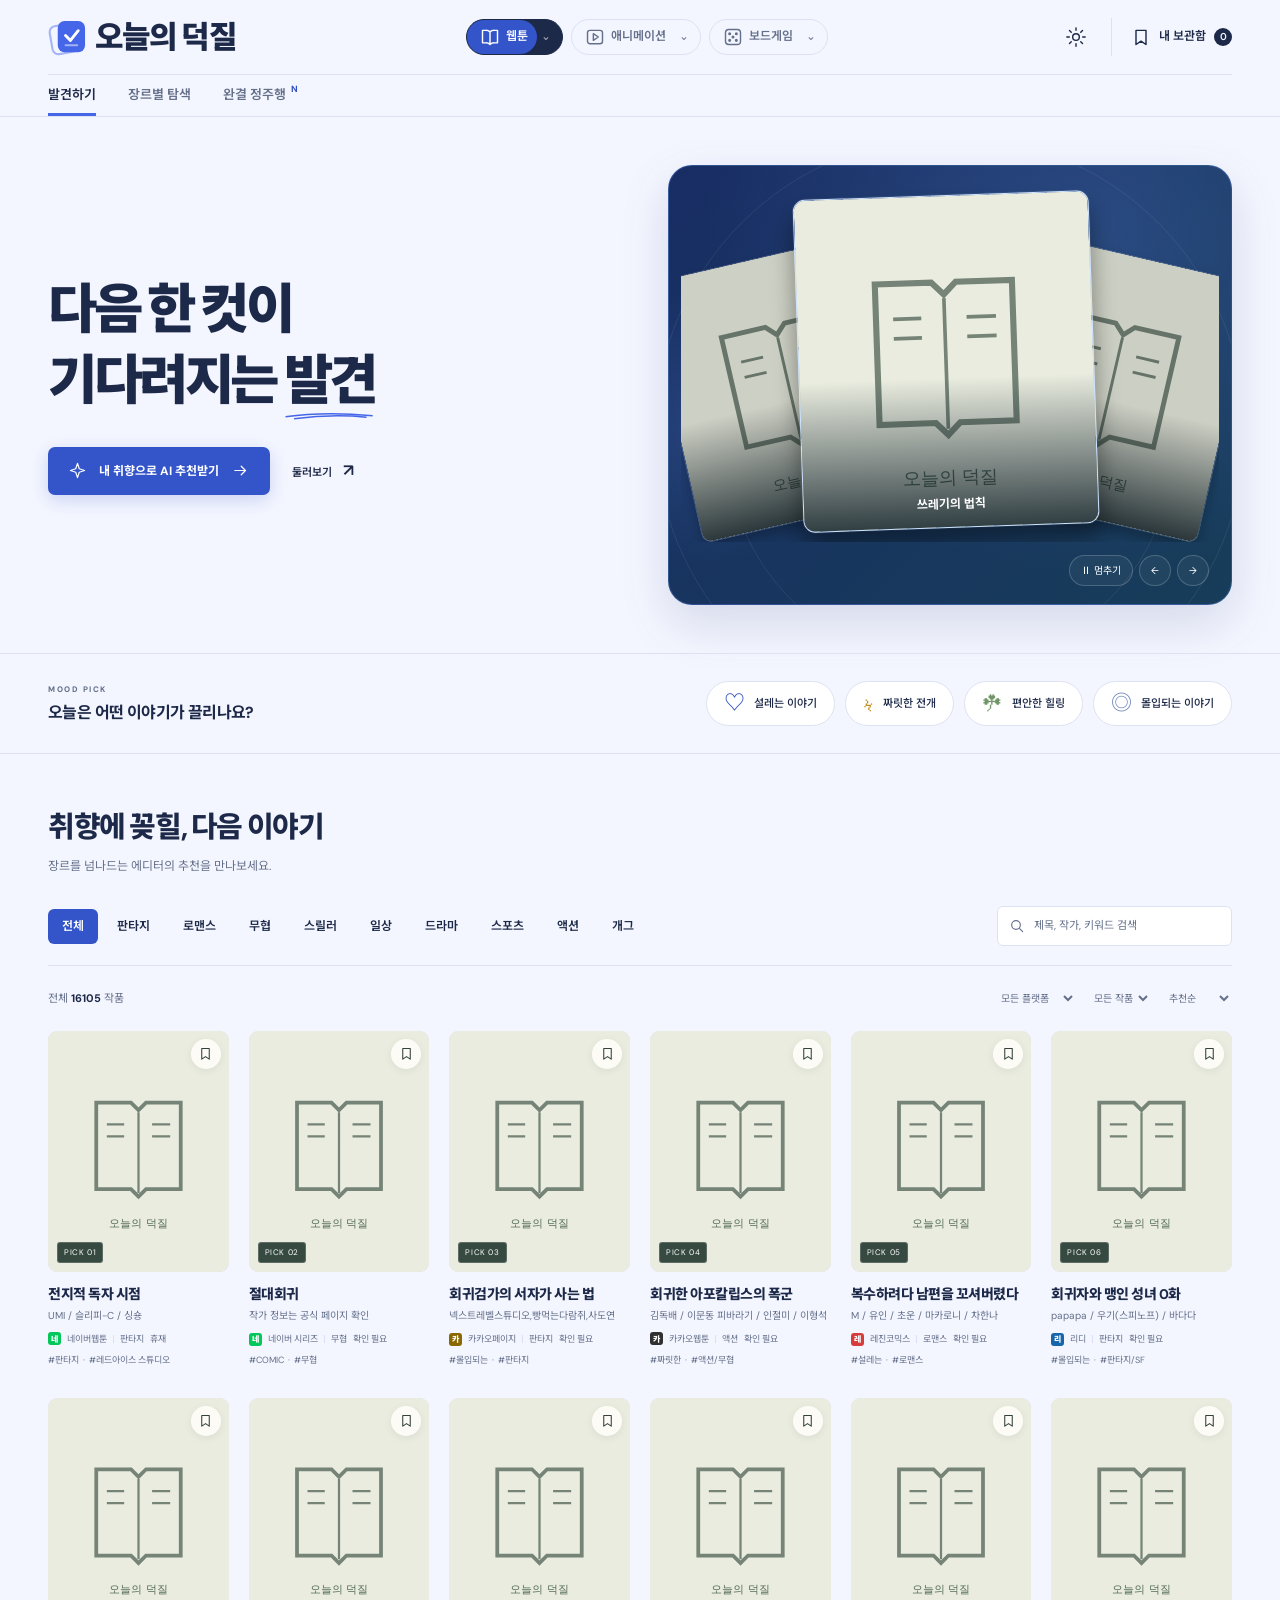
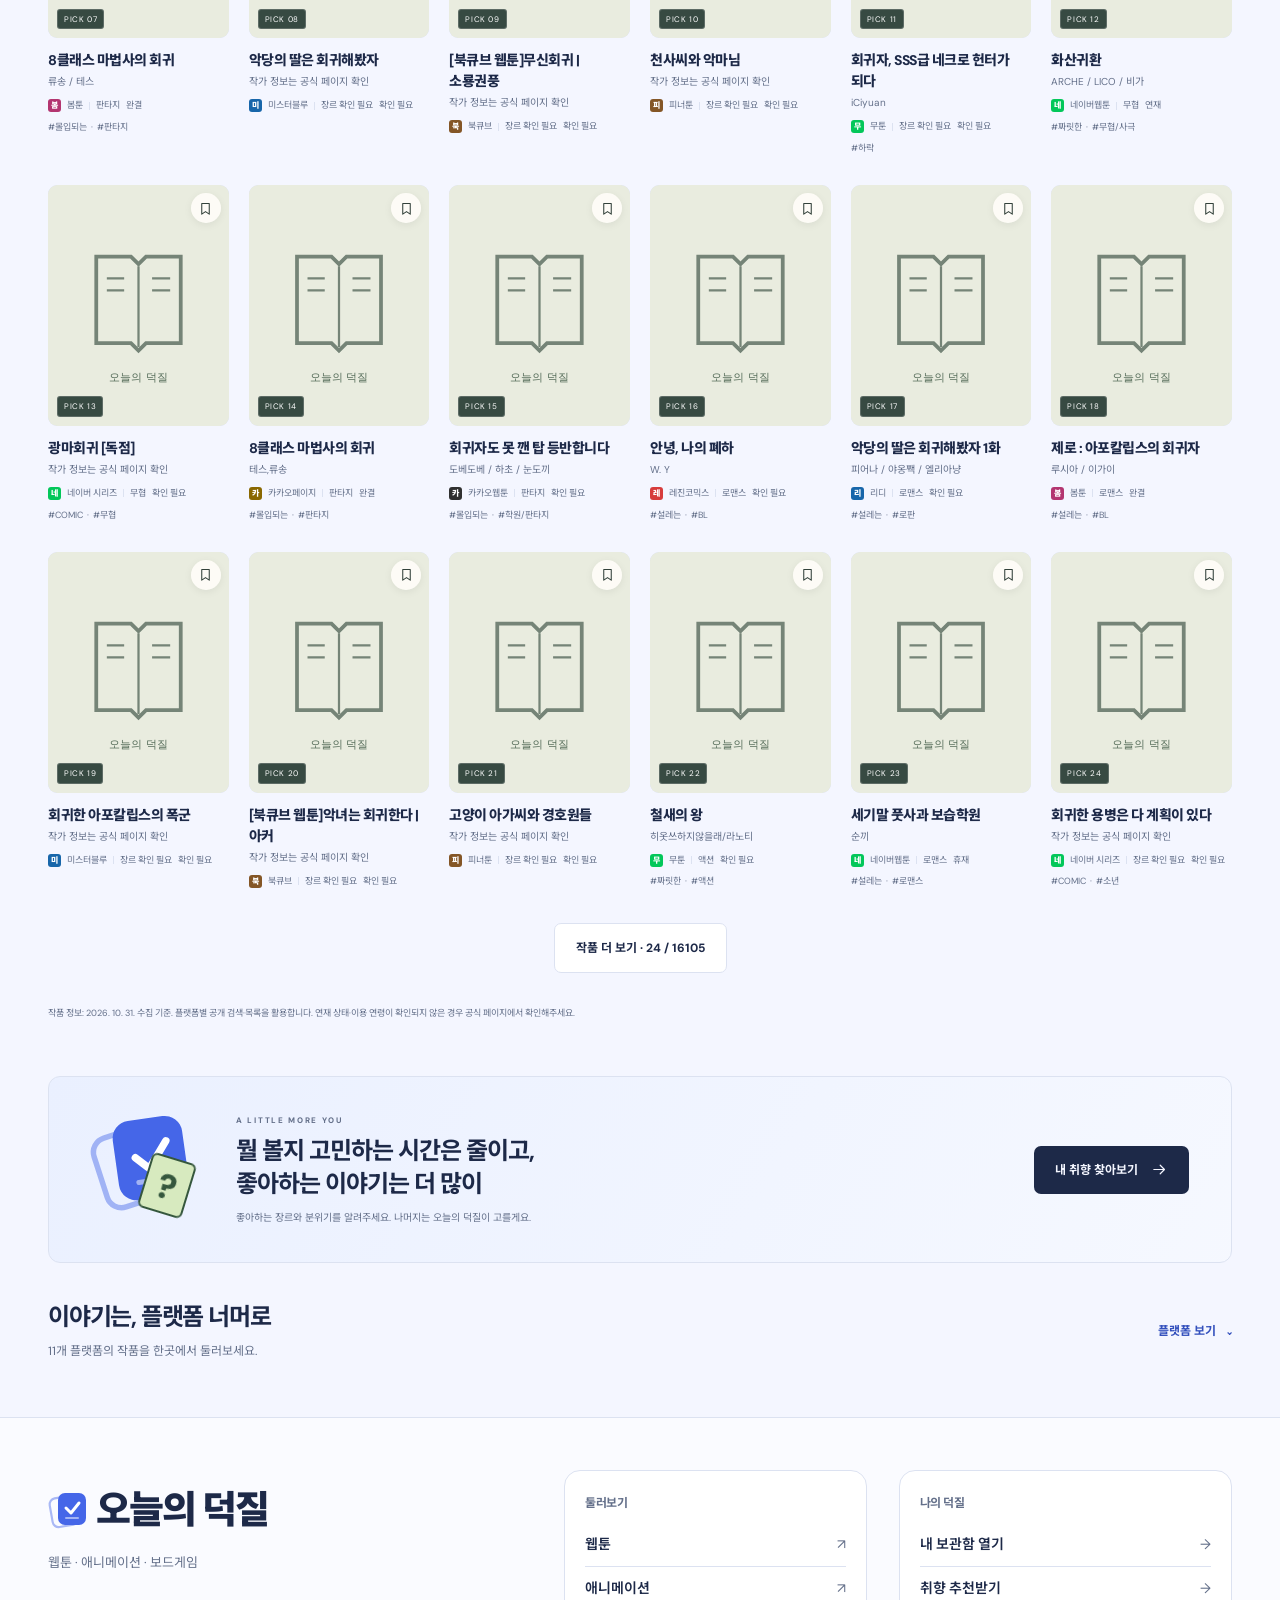
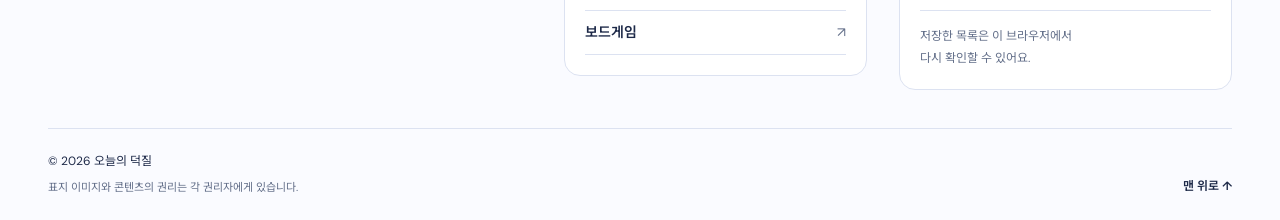
==== commit 44bc4c97: "feat: complete ToonPick discovery experience and QA updates" ====
--- a/index.html
+++ b/index.html
@@ -41,6 +41,9 @@
       <symbol id="icon-arrow" viewBox="0 0 24 24">
         <path d="M4 12h15m-6-6 6 6-6 6" />
       </symbol>
+      <symbol id="icon-category-webtoon" viewBox="0 0 24 24"><path d="M12 5v15M3 4h4a7 7 0 0 1 5 2 7 7 0 0 1 5-2h4v15h-4a7 7 0 0 0-5 2 7 7 0 0 0-5-2H3Z" /></symbol>
+      <symbol id="icon-category-anime" viewBox="0 0 24 24"><rect x="3" y="4" width="18" height="16" rx="3" /><path d="m10 8 6 4-6 4Z" /></symbol>
+      <symbol id="icon-category-boardgame" viewBox="0 0 24 24"><rect x="3" y="3" width="18" height="18" rx="4" /><circle cx="8" cy="8" r="1" /><circle cx="16" cy="8" r="1" /><circle cx="12" cy="12" r="1" /><circle cx="8" cy="16" r="1" /><circle cx="16" cy="16" r="1" /></symbol>
       <symbol id="icon-search" viewBox="0 0 24 24">
         <circle cx="10.5" cy="10.5" r="6.5" />
         <path d="m16 16 4.5 4.5" />
@@ -66,6 +69,23 @@
         <a href="#hero" class="brand-logo" aria-label="오늘의 덕질 홈"
           ><svg class="brand-mark" viewBox="0 0 40 40" aria-hidden="true" focusable="false"><use href="#icon-brand" /></svg>오늘의 덕질</a
         >
+        <nav class="content-switch" aria-label="추천 분야">
+          <div class="content-menu">
+            <a href="/" class="content-link active" aria-current="page"><svg class="icon" aria-hidden="true"><use href="#icon-category-webtoon" /></svg>웹툰</a>
+            <button type="button" data-content-menu="webtoonMenu" aria-controls="webtoonMenu" aria-expanded="false" aria-label="웹툰 탐색 메뉴">⌄</button>
+            <div class="content-dropdown" id="webtoonMenu" hidden><a href="/?view=popular#featured">인기 웹툰</a><a href="/?view=finished#featured">완결 웹툰</a><a href="/?view=genre#featured">장르별 웹툰</a></div>
+          </div>
+          <div class="content-menu">
+            <a href="/anime" class="content-link"><svg class="icon" aria-hidden="true"><use href="#icon-category-anime" /></svg>애니메이션</a>
+            <button type="button" data-content-menu="animeMenu" aria-controls="animeMenu" aria-expanded="false" aria-label="애니메이션 탐색 메뉴">⌄</button>
+            <div class="content-dropdown" id="animeMenu" hidden><a href="/anime#animeSchedule">분기별 방영 일정</a><a href="/anime?view=popular#featured">인기 애니메이션</a><a href="/anime?view=finished#featured">방영 완료작</a><a href="/anime?view=genre#featured">장르별 애니메이션</a></div>
+          </div>
+          <div class="content-menu">
+            <a href="/boardgames" class="content-link"><svg class="icon" aria-hidden="true"><use href="#icon-category-boardgame" /></svg>보드게임</a>
+            <button type="button" data-content-menu="boardgameMenu" aria-controls="boardgameMenu" aria-expanded="false" aria-label="보드게임 탐색 메뉴">⌄</button>
+            <div class="content-dropdown" id="boardgameMenu" hidden><a href="/boardgames#featured">게임 둘러보기</a><a href="/boardgames?view=quick#featured">30분 게임</a><a href="/boardgames?view=genre#featured">유형별 게임</a></div>
+          </div>
+        </nav>
         <nav class="nav-menu" id="navMenu" aria-label="주 메뉴">
           <a href="#featured" class="nav-link active" data-view="all"
             >발견하기</a
@@ -93,11 +113,6 @@
         </div>
       </div>
     </header>
-    <nav class="container content-switch" aria-label="추천 분야">
-      <a href="/" class="content-link active" aria-current="page">웹툰</a>
-      <a href="/anime" class="content-link">애니메이션</a>
-      <a href="/boardgames" class="content-link">보드게임</a>
-    </nav>
     <main>
       <section
         class="container hero-section"
@@ -105,40 +120,28 @@
         aria-labelledby="heroTitle"
       >
         <div class="hero-copy">
-          <div class="eyebrow">
-            <span class="small-dot"></span> YOUR NEXT FAVORITE STORY
-          </div>
           <h1 id="heroTitle">
             다음 한 컷이<br />기다려지는
             <span class="word-highlight"
               >발견<svg viewBox="0 0 180 15" aria-hidden="true">
                 <path d="M3 9Q80-2 175 7M20 13Q95 3 163 10" /></svg></span
-            ><span class="orange">.</span>
+            >
           </h1>
-          <p class="hero-desc">
-            수많은 이야기 속, 내 취향은 분명 있으니까.<br />오늘의 기분에 꼭
-            맞는 웹툰을 오늘의 덕질에서 만나보세요.
-          </p>
           <div class="hero-cta-group">
             <button class="btn btn-primary" type="button" data-preferences>
               <svg class="icon"><use href="#icon-spark" /></svg> 내 취향으로 AI
               추천받기 <svg class="icon"><use href="#icon-arrow" /></svg>
             </button>
             <a class="text-link" href="#featured"
-              >먼저 둘러볼게요 <span>↗</span></a
-            >
-          </div>
-          <div class="hero-note">
-            <span class="mini-avatars"><i>덕</i><i>질</i><i>!</i></span
-            ><span>회원가입 없이 발견하고, 마음에 들면 저장하세요.</span>
+              >둘러보기 <span>↗</span></a
+            >
           </div>
         </div>
         <div class="hero-art" aria-label="다양한 장르의 웹툰 큐레이션">
           <span class="art-orbit orbit-one"></span
           ><span class="art-orbit orbit-two"></span>
-          <div class="hero-stage-heading"><span class="hero-category" id="heroCategory">DISCOVER SOMETHING NEW</span><p id="heroTagline"></p></div>
           <div class="hero-deck" aria-live="off" role="group"></div>
-          <div class="hero-controls"><span class="hero-slide-caption" aria-hidden="true">한 장씩 발견 <b id="heroSlideNumber">01</b><small>좌우로 밀어보세요</small></span><div><button type="button" id="heroPlay" aria-pressed="false">Ⅱ 멈추기</button><button type="button" id="heroPrevious" aria-label="이전 작품 한 장 보기">←</button><button type="button" id="heroNext" aria-label="다음 작품 한 장 보기">→</button></div></div>
+          <div class="hero-controls"><div><button type="button" id="heroPlay" aria-pressed="false">Ⅱ 멈추기</button><button type="button" id="heroPrevious" aria-label="이전 작품 한 장 보기">←</button><button type="button" id="heroNext" aria-label="다음 작품 한 장 보기">→</button></div></div>
         </div>
       </section>
       <section class="mood-section" aria-labelledby="moodTitle">
@@ -154,7 +157,7 @@
               data-mood="설레는"
               aria-pressed="false"
             >
-              <span>♡</span> 심장이 간질간질
+              <span>♡</span> 설레는 이야기
             </button>
             <button
               class="mood-chip"
@@ -162,7 +165,7 @@
               data-mood="짜릿한"
               aria-pressed="false"
             >
-              <span>ϟ</span> 짜릿한 한 방
+              <span>ϟ</span> 짜릿한 전개
             </button>
             <button
               class="mood-chip"
@@ -170,7 +173,7 @@
               data-mood="힐링"
               aria-pressed="false"
             >
-              <span>☘</span> 잠깐의 힐링
+              <span>☘</span> 편안한 힐링
             </button>
             <button
               class="mood-chip"
@@ -178,24 +181,10 @@
               data-mood="몰입되는"
               aria-pressed="false"
             >
-              <span>◎</span> 멈출 수 없는 몰입
-            </button>
-          </div>
-        </div>
-      </section>
-      <section
-        class="container platforms-section"
-        id="platforms"
-        aria-labelledby="platformsTitle"
-      >
-        <div class="section-heading">
-          <div>
-            <span class="section-kicker orange">STORIES WITHOUT BORDERS</span>
-            <h2 id="platformsTitle">이야기는, 플랫폼 너머로.</h2>
-            <p id="platformSummary">국내 플랫폼 연결 상태를 불러오는 중…</p>
-          </div>
-        </div>
-        <div id="platformDirectory" class="platform-directory"></div>
+              <span>◎</span> 몰입되는 이야기
+            </button>
+          </div>
+        </div>
       </section>
       <section
         class="container catalog-section"
@@ -204,17 +193,16 @@
       >
         <div class="section-heading">
           <div>
-            <span class="section-kicker orange">DISCOVER YOUR PICK</span>
             <h2 id="catalogTitle">
-              취향에 꽂힐, 다음 이야기<span class="orange">.</span>
+              취향에 꽂힐, 다음 이야기
             </h2>
             <p id="resultSummary">
               장르를 넘나드는 에디터의 추천을 만나보세요.
             </p>
           </div>
-          <span class="editor-label"
+          <span class="editor-label" hidden
             ><svg class="icon"><use href="#icon-spark" /></svg
-            ><span id="recommendationLabel">오늘의 덕질 에디터 큐레이션</span></span
+            ><span id="recommendationLabel"></span></span
           >
         </div>
         <p id="collectionStatus" class="collection-status" role="status">
@@ -368,7 +356,7 @@
         <div class="banner-copy">
           <span class="section-kicker">A LITTLE MORE YOU</span>
           <h2>
-            뭘 볼지 고민하는 시간은 줄이고,<br />좋아하는 이야기는 더 많이.
+            뭘 볼지 고민하는 시간은 줄이고,<br />좋아하는 이야기는 더 많이
           </h2>
           <p>좋아하는 장르와 분위기를 알려주세요. 나머지는 오늘의 덕질이 고를게요.</p>
         </div>
@@ -376,44 +364,51 @@
           내 취향 찾아보기 <svg class="icon"><use href="#icon-arrow" /></svg>
         </button>
       </section>
-      <section class="container guide-section" id="guide">
-        <div class="guide-intro">
-          <span class="section-kicker">HOW WE PICK</span>
-          <h2>좋은 발견에는<br />이유가 있으니까.</h2>
-        </div>
-        <div class="guide-item">
-          <span>01 / TASTE</span>
-          <h3>지금의 취향을 담아서</h3>
-          <p>
-            자동 수집과 공식 검색으로 찾은 작품을 AI가 취향에 맞게 골라줘요.
-          </p>
-        </div>
-        <div class="guide-item">
-          <span>02 / DISCOVER</span>
-          <h3>마음이 가는 이야기로</h3>
-          <p>줄거리와 작품 정보를 살펴보고, 공식 플랫폼에서 감상하세요.</p>
-        </div>
-        <div class="guide-item">
-          <span>03 / COLLECT</span>
-          <h3>다음에 볼 나만의 한 컷</h3>
-          <p>마음에 들면 보관함에 쏙. 이 브라우저에 저장해 두고 다시 만나요.</p>
-        </div>
+      <section
+        class="container platforms-section"
+        id="platforms"
+        aria-labelledby="platformsTitle"
+      >
+        <details class="platforms-disclosure">
+          <summary class="platforms-toggle">
+            <div>
+              <h2 id="platformsTitle">이야기는, 플랫폼 너머로</h2>
+              <p id="platformSummary">국내 플랫폼 연결 상태를 불러오는 중…</p>
+            </div>
+            <span class="platforms-toggle-label"><span class="platforms-show">플랫폼 보기</span><span class="platforms-hide">접기</span><span aria-hidden="true">⌄</span></span>
+          </summary>
+          <div id="platformDirectory" class="platform-directory"></div>
+        </details>
       </section>
     </main>
     <footer class="footer">
       <div class="container footer-top">
+        <div class="footer-brand">
+          <a class="brand-logo" href="#hero" aria-label="오늘의 덕질 맨 위로">
+            <svg class="brand-mark" viewBox="0 0 40 40" aria-hidden="true" focusable="false"><use href="#icon-brand" /></svg>
+            <span>오늘의 덕질</span>
+          </a>
+          <p>웹툰 · 애니메이션 · 보드게임</p>
+        </div>
+        <nav class="footer-nav" aria-label="분야별 둘러보기">
+          <h2>둘러보기</h2>
+          <a href="/">웹툰 <span aria-hidden="true">↗</span></a>
+          <a href="/anime">애니메이션 <span aria-hidden="true">↗</span></a>
+          <a href="/boardgames">보드게임 <span aria-hidden="true">↗</span></a>
+        </nav>
+        <div class="footer-tools">
+          <h2>나의 덕질</h2>
+          <button type="button" class="footer-action" data-open-saved>내 보관함 열기 <span aria-hidden="true">→</span></button>
+          <button type="button" class="footer-action" data-preferences>취향 추천받기 <span aria-hidden="true">→</span></button>
+          <p>저장한 목록은 이 브라우저에서<br />다시 확인할 수 있어요.</p>
+        </div>
+      </div>
+      <div class="container footer-bottom">
         <div>
-          <a class="brand-logo" href="#hero"
-            ><svg class="brand-mark" viewBox="0 0 40 40" aria-hidden="true" focusable="false"><use href="#icon-brand" /></svg>오늘의 덕질</a
-          >
-          <p>취향의 발견, 다음 한 컷의 시작.</p>
-        </div>
-        <a href="#featured" class="text-link">오늘의 이야기 만나기 ↗</a>
-      </div>
-      <div class="container footer-bottom">
-        <span>© 2026 오늘의 덕질</span
-        ><span>작품 이미지와 콘텐츠의 권리는 각 저작권자에게 있습니다.</span
-        ><span>MADE FOR YOUR NEXT CHAPTER.</span>
+          <p class="footer-copyright">© 2026 오늘의 덕질</p>
+          <p class="footer-rights">표지 이미지와 콘텐츠의 권리는 각 권리자에게 있습니다.</p>
+        </div>
+        <a href="#hero" class="footer-backtop">맨 위로 ↑</a>
       </div>
     </footer>
     <dialog class="modal-box" id="detailModal" aria-labelledby="detailTitle">
@@ -635,7 +630,7 @@
       </div>
       <div class="pick-loading-copy">
         <p class="pick-eyebrow" id="pickLoadingEyebrow">FIND YOUR NEXT FAVORITE</p>
-        <h2 id="pickLoadingTitle"><span>다음 최애를</span><span>만나는 중<span class="pick-title-dot">.</span></span></h2>
+        <h2 id="pickLoadingTitle"><span>다음 최애를</span><span>만나는 중</span></h2>
         <p class="pick-loading-message" id="pickLoadingMessage" role="status" aria-live="polite" aria-atomic="true"></p>
         <div class="pick-loading-meta"><span class="pick-live"><i aria-hidden="true"></i>AI 추천 진행 중</span><span id="pickLoadingCount"></span><span id="pickLoadingElapsed" aria-hidden="true">0초 경과</span></div>
         <div class="pick-signal" aria-hidden="true"><i></i><i></i><i></i><i></i><i></i><i></i><i></i><i></i><i></i><i></i><i></i><i></i></div>
--- a/css/style.css
+++ b/css/style.css
@@ -14,12 +14,15 @@
 .content-switch {
   display: flex;
   gap: 8px;
-  padding-top: 16px;
-  padding-bottom: 0;
+  grid-column: 2;
+  grid-row: 1;
+  justify-self: center;
 }
 .content-link {
-  border: 1px solid var(--line);
-  padding: 7px 17px;
+  display: inline-flex;
+  align-items: center;
+  gap: 6px;
+  padding: 7px 9px 7px 13px;
   border-radius: 100px;
   color: var(--muted);
   font-size: 12px;
@@ -30,6 +33,45 @@
   color: var(--surface);
   border-color: var(--ink);
 }
+.content-menu { position: relative; display: flex; align-items: stretch; border: 1px solid var(--line); border-radius: 100px; white-space: nowrap; }
+.content-menu:has(.active) { background: var(--ink); color: var(--surface); border-color: var(--ink); }
+.content-menu > button { width: 25px; padding: 0 7px 3px 0; background: transparent; color: inherit; border: 0; border-radius: 0 100px 100px 0; cursor: pointer; }
+.content-dropdown { position: absolute; top: calc(100% + 8px); left: 0; display: grid; min-width: 175px; padding: 6px; background: var(--surface); color: var(--ink); border: 1px solid var(--line); border-radius: 12px; box-shadow: 0 10px 30px #0002; z-index: 20; }
+.content-dropdown[hidden] { display: none; }
+.content-menu:last-child .content-dropdown { left: auto; right: 0; }
+.content-dropdown a { padding: 11px 12px; border-radius: 7px; font-size: 13px; }
+.content-dropdown a:hover, .content-dropdown a:focus-visible { background: var(--soft); color: var(--orange-text); }
+.platform-link { display: inline-flex; align-items: center; gap: 4px; }
+.platform-link:hover { text-decoration: underline; }
+@media (prefers-reduced-motion: no-preference) {
+  .word-highlight { animation: discovery-sway 3.2s steps(2, end) infinite; transform-origin: 50% 80%; }
+  .hero-cta-group .btn .icon:last-child { animation: discovery-nudge 2.4s ease-out infinite; }
+  .mood-chip { animation: discovery-wave 2.8s cubic-bezier(.2,.8,.3,1) infinite; }
+  .mood-chip:nth-child(2) { animation-delay: .2s; }
+  .mood-chip:nth-child(3) { animation-delay: .4s; }
+  .mood-chip:nth-child(4) { animation-delay: .6s; }
+  .mood-chip:hover, .mood-chip:focus-visible { animation-play-state: paused; }
+}
+@keyframes discovery-sway {
+  0%, 12%, 32%, 100% { transform: rotate(0) scale(1); }
+  16% { transform: rotate(-3deg) scale(1.035); }
+  20% { transform: rotate(2deg) scale(1.015); }
+  24% { transform: rotate(-1deg) scale(1.025); }
+  28% { transform: rotate(1deg) scale(1); }
+}
+@keyframes discovery-nudge {
+  0%, 50%, 84%, 100% { transform: translateX(0); }
+  60% { transform: translateX(7px); }
+  67% { transform: translateX(-2px); }
+  75% { transform: translateX(3px); }
+}
+@keyframes discovery-wave {
+  0%, 10%, 27%, 42%, 100% { transform: translateY(0); }
+  20% { transform: translateY(-9px); }
+  34% { transform: translateY(-4px); }
+}
+.anime-page .detail-actions { display: flex; flex-wrap: wrap; gap: 10px; }
+.anime-page .detail-actions .btn { flex: 1 1 160px; }
 .anime-page .hero-art {
   background-color: #303d58;
 }
@@ -102,7 +144,7 @@
 }
 html {
   scroll-behavior: smooth;
-  scroll-padding-top: 110px;
+  scroll-padding-top: 132px;
 }
 body {
   margin: 0;
@@ -234,7 +276,7 @@
   margin-bottom: 10px;
 }
 .navbar {
-  height: 90px;
+  height: auto;
   border-bottom: 1px solid var(--line);
   background: var(--page);
   position: sticky;
@@ -242,10 +284,12 @@
   z-index: 10;
 }
 .nav-container {
-  display: flex;
-  align-items: center;
-  height: 100%;
-  gap: 62px;
+  display: grid;
+  grid-template-columns: auto 1fr auto;
+  grid-template-rows: 74px 42px;
+  align-items: center;
+  height: auto;
+  gap: 0 28px;
 }
 .brand-logo {
   display: inline-flex;
@@ -268,11 +312,15 @@
 }
 .nav-menu {
   display: flex;
-  align-items: center;
+  grid-column: 1 / -1;
+  grid-row: 2;
+  align-items: center;
+  height: 100%;
+  border-top: 1px solid var(--line);
   gap: 32px;
 }
 .nav-link {
-  height: 90px;
+  height: 100%;
   display: flex;
   align-items: center;
   font-size: 13px;
@@ -303,6 +351,8 @@
 }
 .nav-actions {
   display: flex;
+  grid-column: 3;
+  grid-row: 1;
   align-items: center;
   gap: 17px;
   margin-left: auto;
@@ -678,7 +728,33 @@
 }
 .platforms-section {
   padding-top: 38px;
-}
+  padding-bottom: 56px;
+}
+.platforms-toggle {
+  display: flex;
+  align-items: center;
+  justify-content: space-between;
+  gap: 20px;
+  list-style: none;
+  cursor: pointer;
+}
+.platforms-toggle::-webkit-details-marker { display: none; }
+.platforms-toggle p { margin-top: 8px; color: var(--muted); font-size: 12px; }
+.platforms-toggle:focus-visible { outline: 2px solid var(--orange-text); outline-offset: 6px; }
+.platforms-toggle-label {
+  display: flex;
+  align-items: center;
+  gap: 10px;
+  flex-shrink: 0;
+  color: var(--orange-text);
+  font-size: 12px;
+  font-weight: 700;
+}
+.platforms-hide,
+.platforms-disclosure[open] .platforms-show { display: none; }
+.platforms-disclosure[open] .platforms-hide { display: inline; }
+.platforms-disclosure[open] .platforms-toggle-label > [aria-hidden] { transform: rotate(180deg); }
+.platforms-disclosure[open] .platform-directory { margin-top: 24px; }
 .platforms-section .section-heading {
   margin-bottom: 20px;
 }
@@ -710,6 +786,8 @@
 .platform-card strong span {
   color: var(--muted);
 }
+.platform-card .platform-name { min-width: 0; flex: 1; color: var(--ink); }
+.platform-logo { width: 32px; height: 32px; object-fit: contain; border-radius: 7px; margin-bottom: 14px; }
 .platform-state,
 .platform-card small {
   display: block;
@@ -1656,7 +1734,7 @@
     width: calc(100% - 64px);
   }
   .nav-container {
-    gap: 36px;
+    column-gap: 36px;
   }
   .nav-menu {
     gap: 22px;
@@ -1717,8 +1795,16 @@
 }
 @media (max-width: 960px) {
   .nav-container {
-    gap: 25px;
-  }
+    column-gap: 18px;
+    grid-template-columns: 1fr auto;
+    grid-template-rows: 64px 44px 40px;
+  }
+  html { scroll-padding-top: 164px; }
+  .content-switch { grid-column: 1 / -1; grid-row: 2; justify-self: start; }
+  .nav-menu { grid-row: 3; }
+  .nav-actions { grid-column: 2; }
+  .content-link { padding: 7px 9px; font-size: 12px; }
+  .nav-actions .saved-button > span:not(.saved-count) { display: none; }
   .brand-logo {
     font-size: 28px;
   }
@@ -1855,19 +1941,26 @@
 }
 @media (max-width: 650px) {
   html {
-    scroll-padding-top: 105px;
+    scroll-padding-top: 154px;
   }
   .container {
     width: calc(100% - 36px);
   }
   .navbar {
-    height: 102px;
+    height: auto;
   }
   .nav-container {
-    height: 59px;
-    gap: 8px;
+    height: auto;
+    grid-template-columns: 1fr auto;
+    grid-template-rows: 58px 42px 38px;
+    gap: 0 8px;
     position: relative;
   }
+  .content-switch { grid-column: 1 / -1; grid-row: 2; justify-self: start; }
+  .content-switch { gap: 4px; }
+  .content-link { padding: 6px; gap: 4px; font-size: 11px; }
+  .content-link .icon { width: 14px; height: 14px; }
+  .content-menu > button { width: 18px; padding-right: 4px; }
   .brand-logo {
     font-size: 26px;
   }
@@ -1875,18 +1968,18 @@
     font-size: 31px;
   }
   .nav-menu {
-    position: absolute;
-    top: 59px;
-    height: 43px;
-    left: 0;
+    position: static;
+    grid-row: 3;
+    height: 100%;
     gap: 27px;
     width: 100%;
   }
   .nav-link {
-    height: 43px;
+    height: 100%;
     font-size: 11px;
   }
   .nav-actions {
+    grid-column: 2;
     gap: 8px;
   }
   .saved-button {
--- a/css/recommendation.css
+++ b/css/recommendation.css
@@ -108,9 +108,6 @@
 }
 .pick-loading h2 > span {
   display: block;
-}
-.pick-title-dot {
-  color: var(--pick-accent);
 }
 .pick-loading-message {
   min-height: 46px;
--- a/css/experience.css
+++ b/css/experience.css
@@ -181,30 +181,6 @@
   left: -2.5%;
   top: -30px;
 }
-.hero-stage-heading {
-  position: absolute;
-  z-index: 4;
-  left: 26px;
-  right: 26px;
-  top: 22px;
-  pointer-events: none;
-}
-.hero-category {
-  display: block;
-  color: var(--hero-highlight);
-  font-size: 8px;
-  letter-spacing: 2.6px;
-  font-weight: 800;
-  margin-bottom: 7px;
-}
-#heroTagline {
-  color: #f1f4ff;
-  font-size: 12px;
-  line-height: 1.6;
-  margin: 0;
-  text-wrap: balance;
-  min-height: 20px;
-}
 .hero-deck {
   position: absolute;
   inset: 0;
@@ -257,22 +233,13 @@
   z-index: 5;
   display: flex;
   align-items: center;
-  justify-content: space-between;
+  justify-content: flex-end;
   gap: 10px;
   color: #dae6f6;
 }
 .hero-controls > div {
   display: flex;
   gap: 6px;
-}
-.hero-slide-caption {
-  font-size: 7px;
-  letter-spacing: 1.7px;
-}
-.hero-slide-caption b {
-  color: var(--hero-highlight);
-  font-size: 10px;
-  margin-left: 5px;
 }
 .hero-controls button {
   border: 1px solid #ffffff30;
@@ -382,10 +349,6 @@
     height: 229px;
     top: 100px;
   }
-  .hero-slide-caption {
-    font-size: 6px;
-    letter-spacing: 0.5px;
-  }
   .hero-controls {
     left: 15px;
     right: 15px;
@@ -410,18 +373,6 @@
   body .hero-art {
     height: 335px;
     border-radius: 19px;
-  }
-  .hero-stage-heading {
-    left: 18px;
-    right: 18px;
-    top: 17px;
-  }
-  #heroTagline {
-    font-size: 10px;
-  }
-  .hero-category {
-    font-size: 7px;
-    letter-spacing: 2px;
   }
   .hero-art .hero-cover {
     top: 111px;
@@ -446,10 +397,6 @@
     padding: 6px 8px;
     font-size: 9px;
   }
-  .hero-slide-caption {
-    font-size: 6px;
-    letter-spacing: 0.6px;
-  }
 }
 @media (prefers-reduced-motion: reduce) {
   [data-reveal="pending"] {
@@ -474,9 +421,8 @@
 
 /* Each snap point is one real card; scroll position continuously controls the fan. */
 .hero-art .hero-deck {
-  inset: 101px 18px 67px;
+  inset: 18px 12px 62px;
   display: flex;
-  padding-inline: var(--_hero-inset, 0px);
   overflow-x: auto;
   overflow-y: hidden;
   scroll-snap-type: x mandatory;
@@ -487,8 +433,21 @@
   border-radius: 12px;
 }
 .hero-deck::-webkit-scrollbar { display: none; }
+.hero-art .hero-deck,
+.hero-art .hero-deck .hero-cover {
+  cursor: grab;
+  user-select: none;
+}
+.hero-art .hero-deck.is-dragging,
+.hero-art .hero-deck.is-dragging .hero-cover { cursor: grabbing; }
+.hero-deck::before,
+.hero-deck::after {
+  content: "";
+  flex: 0 0 var(--_hero-inset, 0px);
+  pointer-events: none;
+}
 .hero-page {
-  flex: 0 0 var(--_hero-step, 22%);
+  flex: 0 0 var(--_hero-step, 26%);
   min-width: 0;
   position: relative;
   isolation: isolate;
@@ -526,13 +485,19 @@
   font-size: 12px;
   opacity: var(--_caption-opacity, 0);
 }
-.hero-slide-caption small { display: block; font-size: 8px; letter-spacing: 0; opacity: .7; margin-top: 4px; }
+.boardgame-page .hero-deck { container-type: size; }
+.boardgame-page .hero-art .hero-page .hero-cover {
+  box-sizing: content-box;
+  width: min(var(--_hero-card-width, 200px), calc(93cqh * var(--_cover-aspect, 1)));
+  height: auto;
+  aspect-ratio: var(--_cover-aspect, 1);
+}
 .hero-controls button:disabled { opacity: .35; cursor: default; }
 .platform-mark[data-platform="laftel"] { background: #7951ce; color: #fff; }
 .platform-mark[data-platform="netflix"] { background: #c71126; color: #fff; }
 .hero-deck:focus-visible { outline: 2px solid var(--hero-highlight); outline-offset: 3px; }
 @media (max-width: 480px) {
-  .hero-art .hero-deck { inset: 86px 12px 64px; }
+  .hero-art .hero-deck { inset: 16px 10px 60px; }
   .hero-art .hero-page .hero-cover span {
     padding-bottom: 10px;
     font-size: 10px;
@@ -546,3 +511,77 @@
 @media (prefers-reduced-motion: reduce) {
   .hero-art .hero-page .hero-cover { transition: none; }
 }
+
+/* Footer navigation uses the same type, rules, and palette as the catalogue. */
+.footer {
+  padding: 52px 0 24px;
+  background: color-mix(in srgb, var(--surface) 55%, var(--page));
+}
+.footer .footer-top {
+  display: grid;
+  grid-template-columns: minmax(0, 1.6fr) minmax(180px, 1fr) minmax(200px, 1.1fr);
+  align-items: start;
+  gap: 32px;
+  padding-bottom: 38px;
+}
+.footer .footer-brand { padding-top: 20px; }
+.footer-nav,
+.footer-tools { padding: 20px; border: 1px solid var(--line); border-radius: 16px; background: var(--surface); }
+.footer .footer-brand .brand-logo { font-size: clamp(28px, 3vw, 38px); letter-spacing: -1.8px; }
+.footer .footer-brand .brand-mark { font-size: 40px; }
+.footer .footer-brand > p { margin-top: 16px; font-size: 13px; line-height: 1.7; }
+.footer-nav h2,
+.footer-tools h2 { margin: 4px 0 12px; font-size: 12px; font-weight: 700; color: var(--muted); }
+.footer-nav a,
+.footer-action {
+  display: flex;
+  align-items: center;
+  justify-content: space-between;
+  gap: 12px;
+  min-height: 44px;
+  width: 100%;
+  padding: 9px 0;
+  border: 0;
+  border-bottom: 1px solid var(--line);
+  border-radius: 0;
+  background: transparent;
+  color: var(--ink);
+  font-size: 14px;
+  font-weight: 600;
+  line-height: 1.6;
+  text-align: left;
+  cursor: pointer;
+}
+.footer-nav a span,
+.footer-action span { color: var(--muted); font-weight: 400; }
+.footer-nav a:hover,
+.footer-action:hover,
+.footer-backtop:hover { color: var(--orange-text); }
+.footer a:focus-visible,
+.footer button:focus-visible { outline: 2px solid var(--orange-text); outline-offset: 4px; }
+.footer .footer-tools > p { margin-top: 15px; font-size: 12px; line-height: 1.8; color: var(--muted); }
+.footer .footer-bottom {
+  display: grid;
+  grid-template-columns: minmax(0, 1fr) auto;
+  align-items: end;
+  gap: 24px;
+  padding-top: 22px;
+  font-size: 12px;
+  line-height: 1.7;
+}
+.footer-copyright { color: var(--ink); }
+.footer-rights { margin-top: 6px; font-size: 11px; color: var(--muted); }
+.footer-backtop { color: var(--ink); font-size: 12px; font-weight: 600; white-space: nowrap; }
+@media (max-width: 700px) {
+  .footer { padding-top: 36px; }
+  .footer .footer-top { grid-template-columns: repeat(2, minmax(0, 1fr)); gap: 28px; padding-bottom: 28px; }
+  .footer-brand { grid-column: 1 / -1; padding-top: 0; }
+  .footer .footer-brand .brand-logo { font-size: 30px; }
+  .footer .footer-brand .brand-mark { font-size: 34px; }
+  .footer .footer-brand > p { margin-top: 12px; font-size: 12px; }
+  .footer-nav a,
+  .footer-action { font-size: 13px; }
+  .footer .footer-bottom { gap: 18px; }
+}
+
+.boardgame-page .mood-container { justify-content: flex-start; }
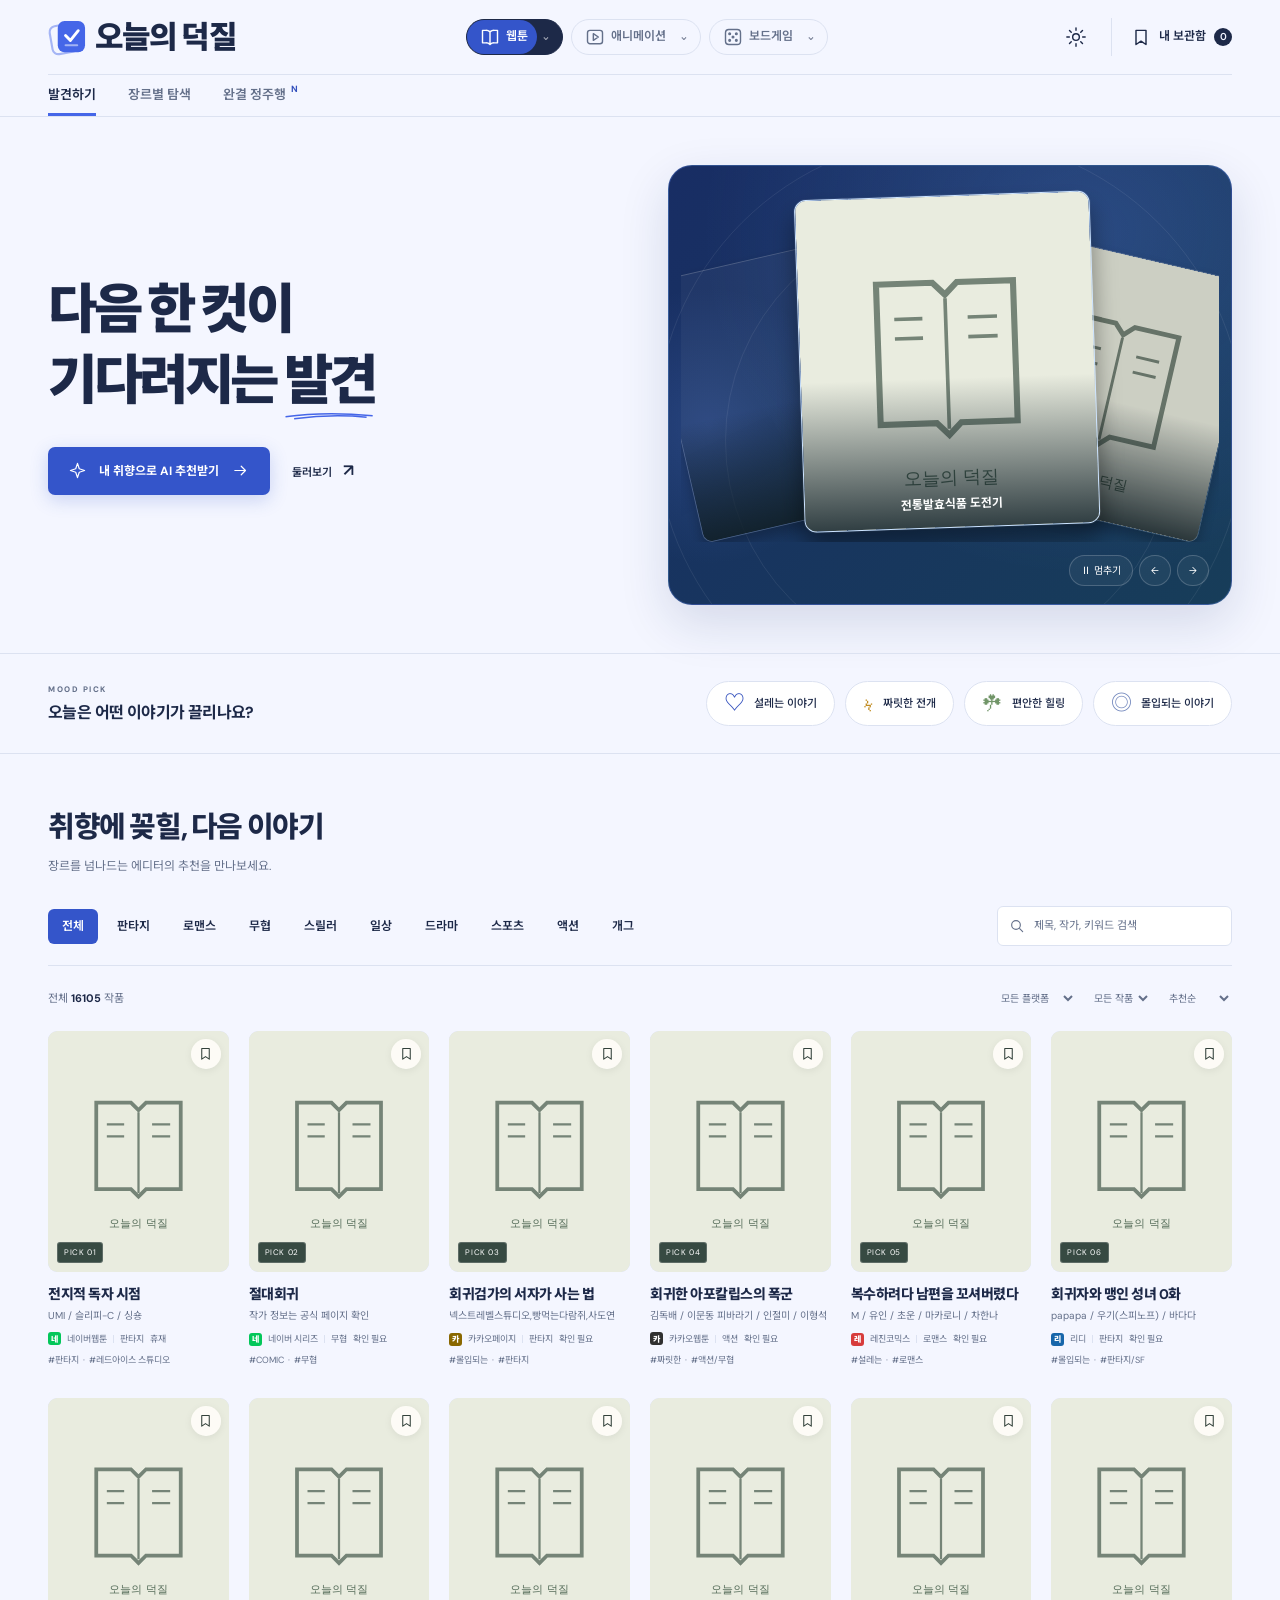
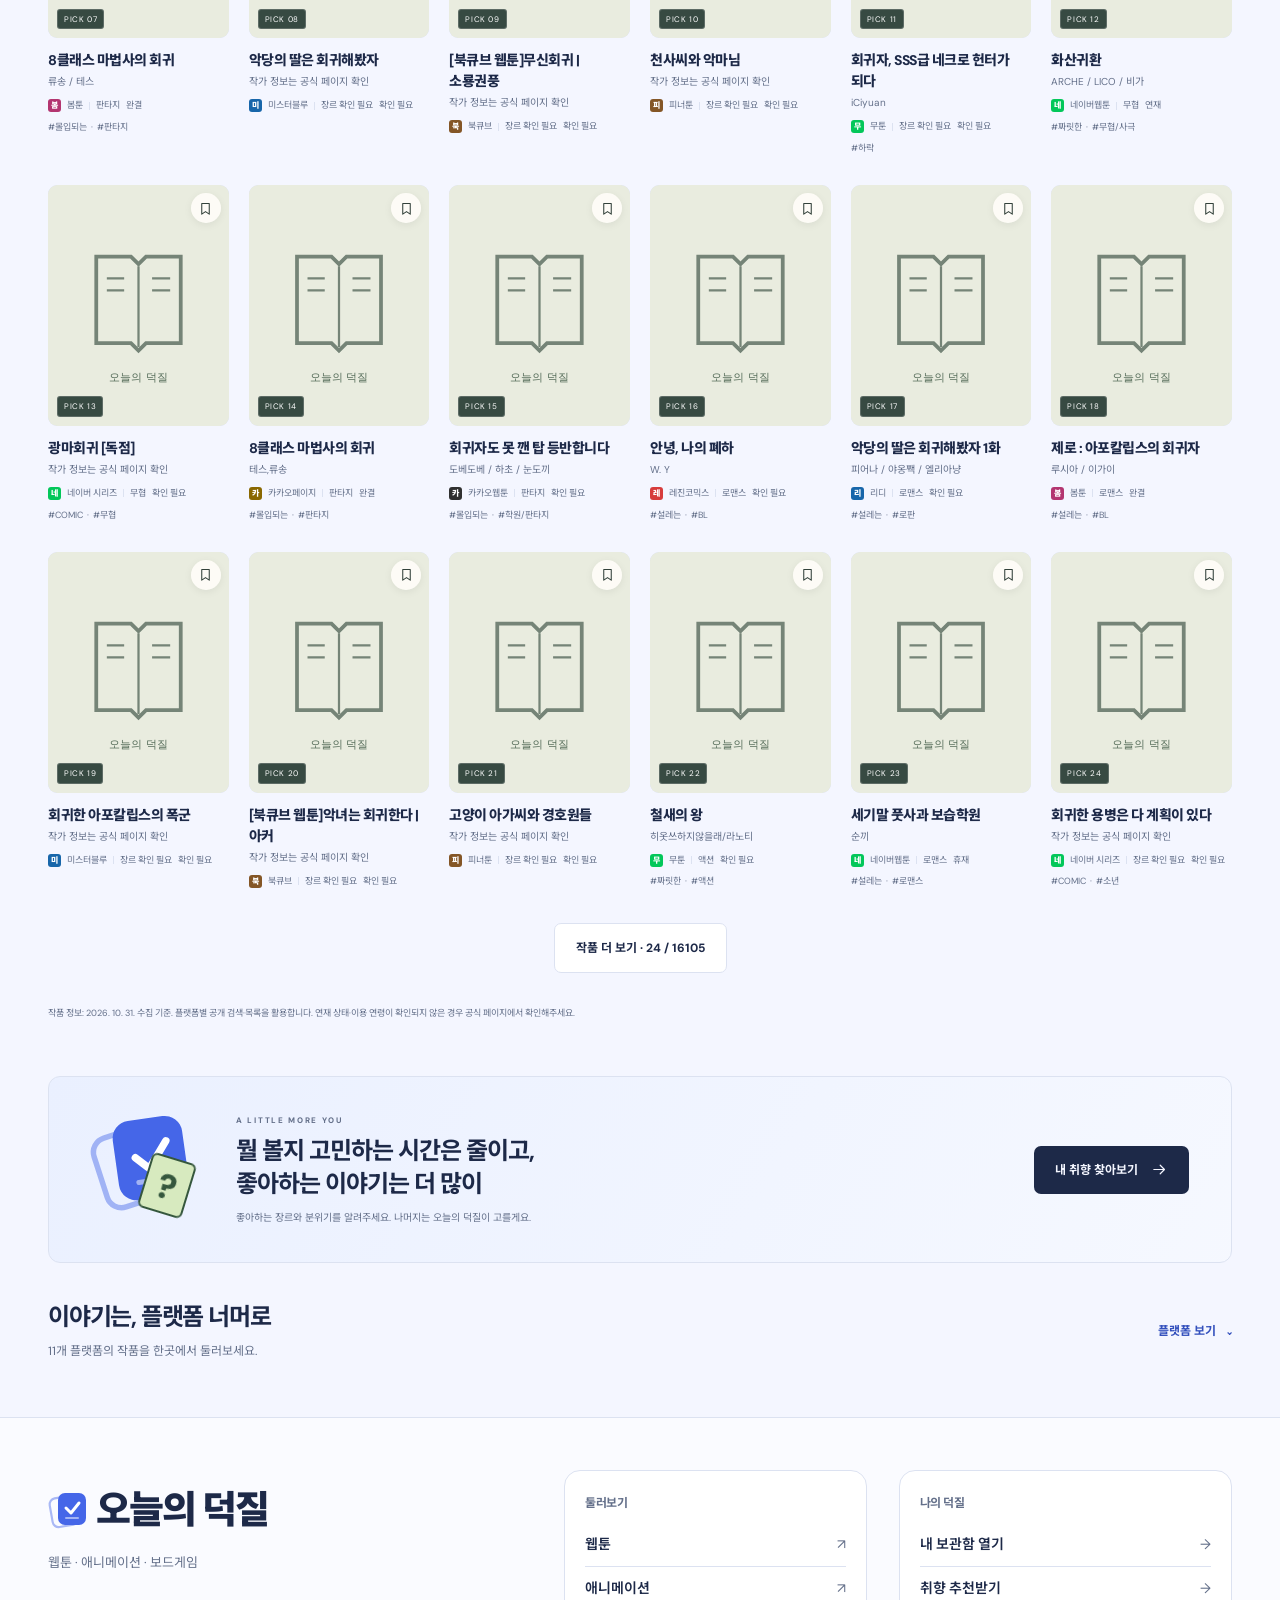
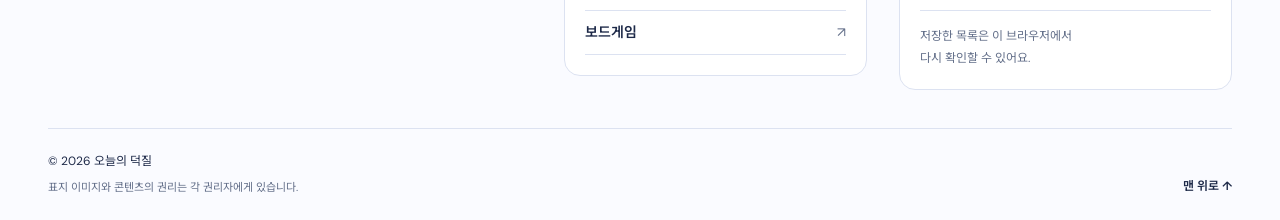
==== commit 609f4ca5: "fix: distinguish genre exploration from discovery navigation" ====
--- a/index.html
+++ b/index.html
@@ -73,24 +73,24 @@
           <div class="content-menu">
             <a href="/" class="content-link active" aria-current="page"><svg class="icon" aria-hidden="true"><use href="#icon-category-webtoon" /></svg>웹툰</a>
             <button type="button" data-content-menu="webtoonMenu" aria-controls="webtoonMenu" aria-expanded="false" aria-label="웹툰 탐색 메뉴">⌄</button>
-            <div class="content-dropdown" id="webtoonMenu" hidden><a href="/?view=popular#featured">인기 웹툰</a><a href="/?view=finished#featured">완결 웹툰</a><a href="/?view=genre#featured">장르별 웹툰</a></div>
+            <div class="content-dropdown" id="webtoonMenu" hidden><a href="/?view=popular#featured">인기 웹툰</a><a href="/?view=finished#featured">완결 웹툰</a><a href="/?view=genre#genreTabs">장르별 웹툰</a></div>
           </div>
           <div class="content-menu">
             <a href="/anime" class="content-link"><svg class="icon" aria-hidden="true"><use href="#icon-category-anime" /></svg>애니메이션</a>
             <button type="button" data-content-menu="animeMenu" aria-controls="animeMenu" aria-expanded="false" aria-label="애니메이션 탐색 메뉴">⌄</button>
-            <div class="content-dropdown" id="animeMenu" hidden><a href="/anime#animeSchedule">분기별 방영 일정</a><a href="/anime?view=popular#featured">인기 애니메이션</a><a href="/anime?view=finished#featured">방영 완료작</a><a href="/anime?view=genre#featured">장르별 애니메이션</a></div>
+            <div class="content-dropdown" id="animeMenu" hidden><a href="/anime#animeSchedule">분기별 방영 일정</a><a href="/anime?view=popular#featured">인기 애니메이션</a><a href="/anime?view=finished#featured">방영 완료작</a><a href="/anime?view=genre#genreTabs">장르별 애니메이션</a></div>
           </div>
           <div class="content-menu">
             <a href="/boardgames" class="content-link"><svg class="icon" aria-hidden="true"><use href="#icon-category-boardgame" /></svg>보드게임</a>
             <button type="button" data-content-menu="boardgameMenu" aria-controls="boardgameMenu" aria-expanded="false" aria-label="보드게임 탐색 메뉴">⌄</button>
-            <div class="content-dropdown" id="boardgameMenu" hidden><a href="/boardgames#featured">게임 둘러보기</a><a href="/boardgames?view=quick#featured">30분 게임</a><a href="/boardgames?view=genre#featured">유형별 게임</a></div>
+            <div class="content-dropdown" id="boardgameMenu" hidden><a href="/boardgames#featured">게임 둘러보기</a><a href="/boardgames?view=quick#featured">30분 게임</a><a href="/boardgames?view=genre#genreTabs">유형별 게임</a></div>
           </div>
         </nav>
         <nav class="nav-menu" id="navMenu" aria-label="주 메뉴">
           <a href="#featured" class="nav-link active" data-view="all"
             >발견하기</a
           >
-          <a href="#featured" class="nav-link" data-view="genre">장르별 탐색</a>
+          <a href="#genreTabs" class="nav-link" data-view="genre">장르별 탐색</a>
           <a href="#featured" class="nav-link" data-view="finished"
             >완결 정주행 <span class="nav-new">N</span></a
           >
--- a/css/experience.css
+++ b/css/experience.css
@@ -585,3 +585,14 @@
 }
 
 .boardgame-page .mood-container { justify-content: flex-start; }
+
+.catalog-section[data-view="genre"] .genre-tabs {
+  flex-wrap: wrap;
+  width: 100%;
+  margin-right: 0;
+  padding: 14px;
+  overflow: visible;
+  border: 1px solid var(--line);
+  border-radius: 10px;
+  background: var(--surface);
+}
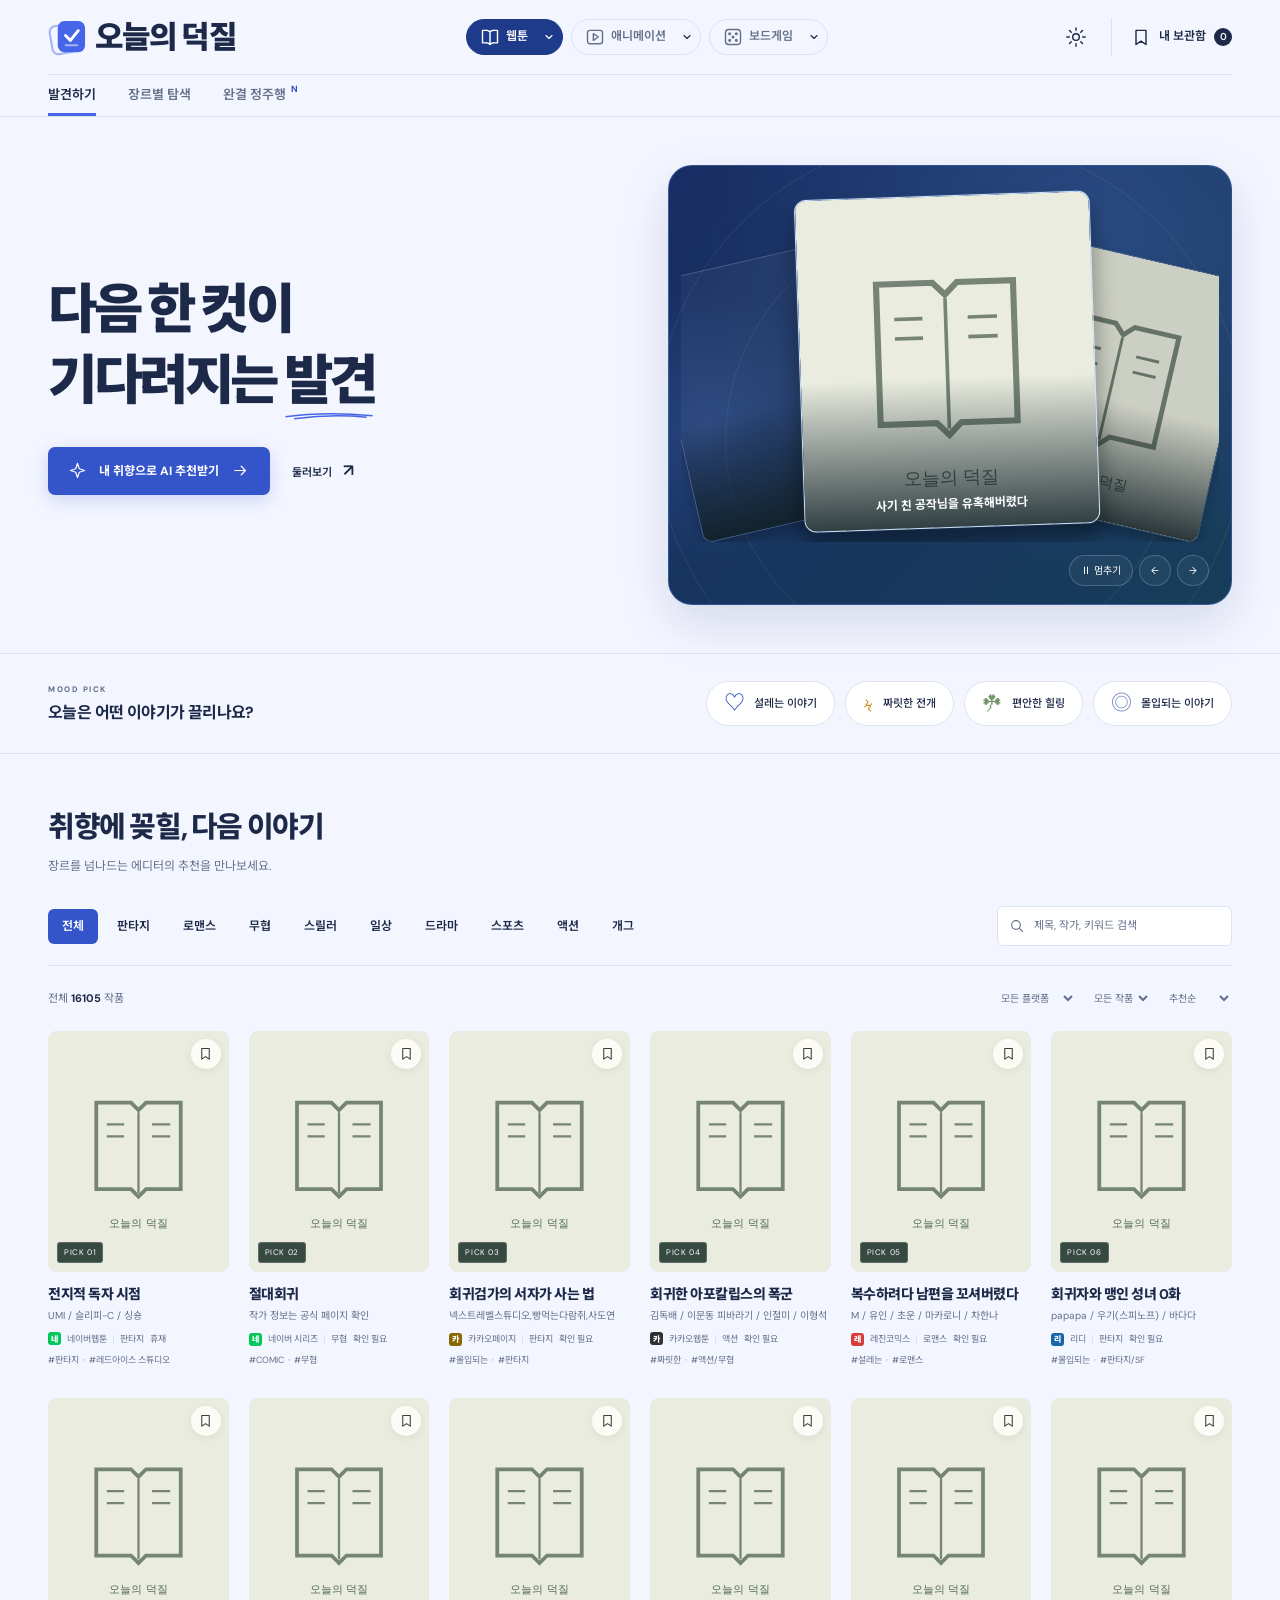
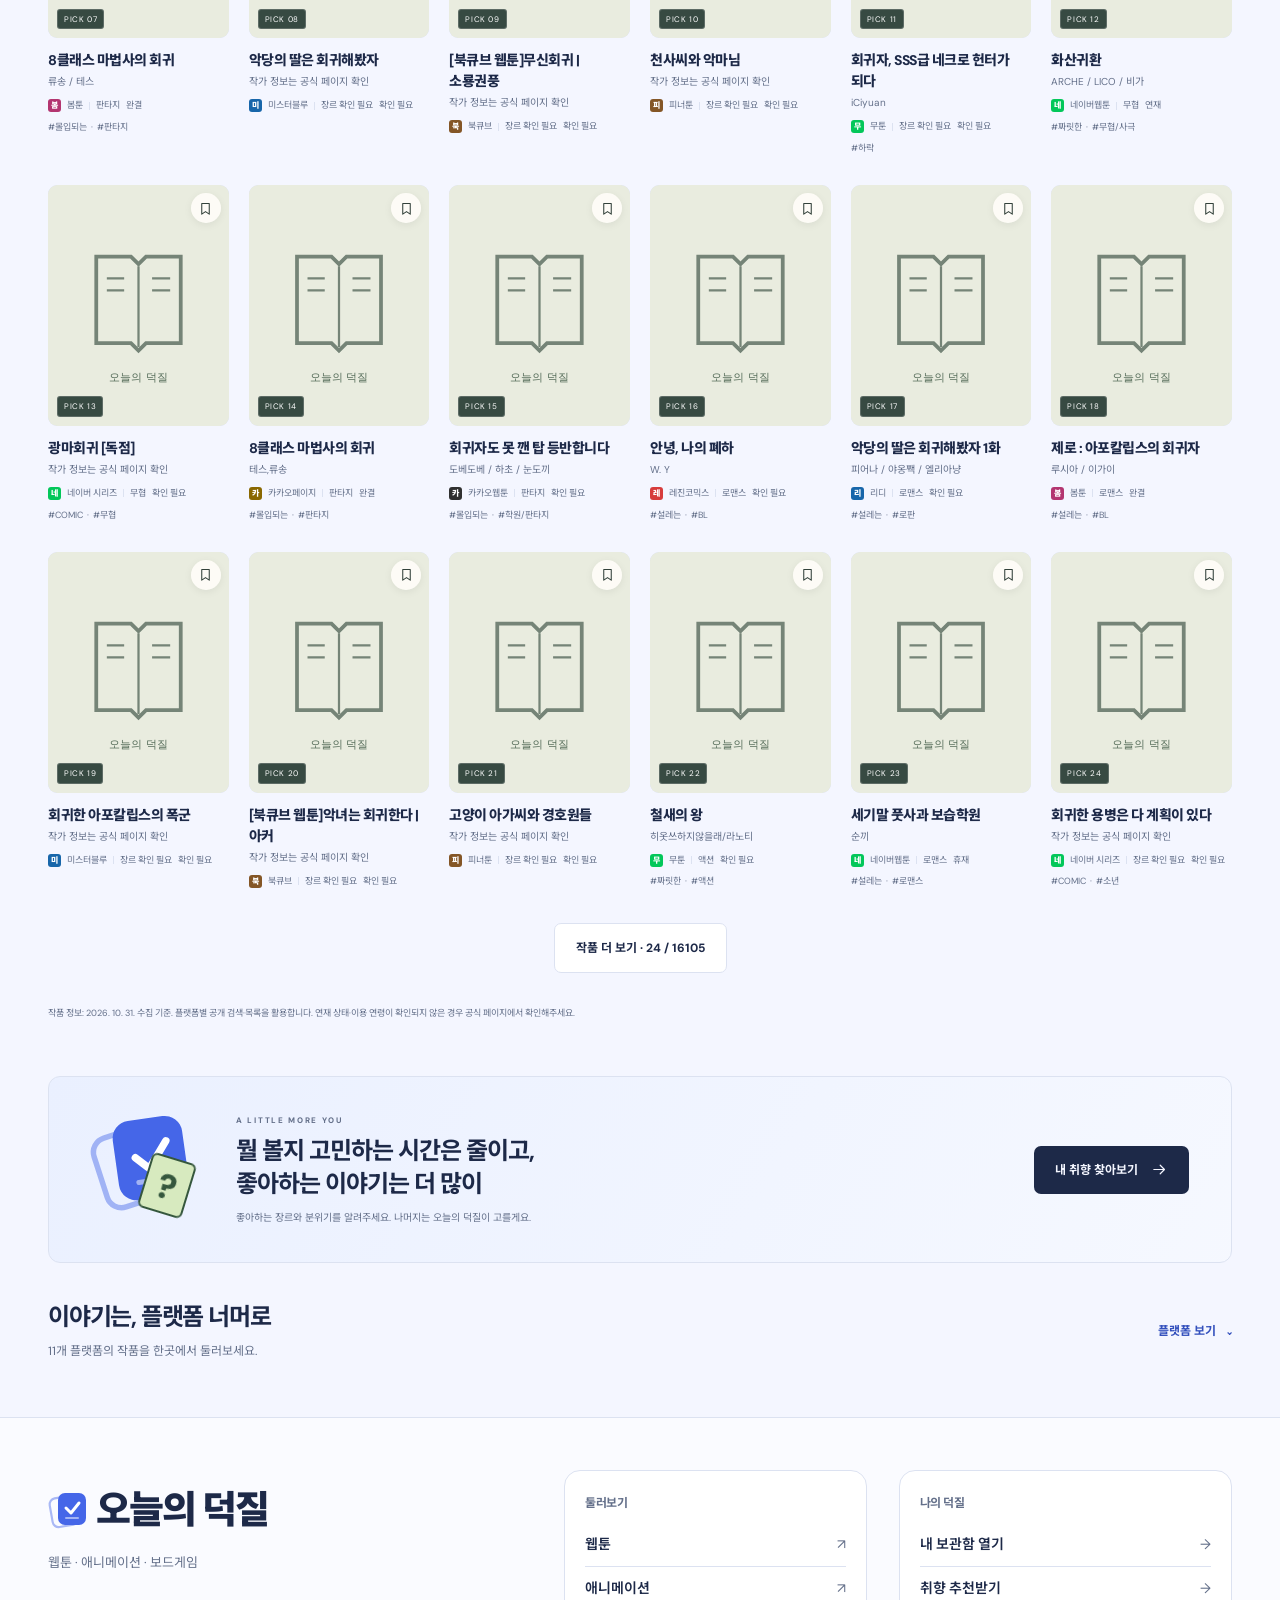
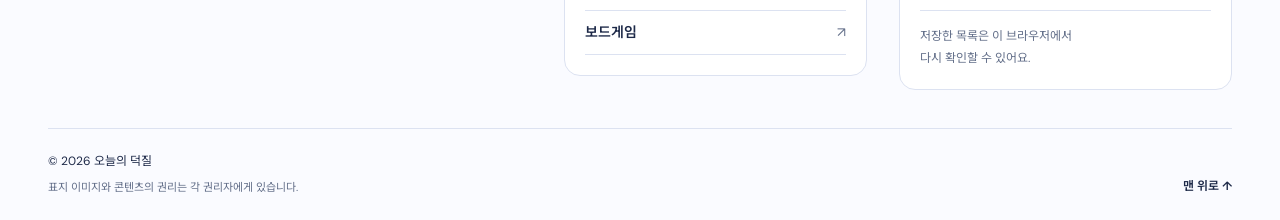
==== commit 645d0cc9: "fix: resolve QA navigation, menu styling and Korean seasonal titles" ====
--- a/index.html
+++ b/index.html
@@ -72,17 +72,17 @@
         <nav class="content-switch" aria-label="추천 분야">
           <div class="content-menu">
             <a href="/" class="content-link active" aria-current="page"><svg class="icon" aria-hidden="true"><use href="#icon-category-webtoon" /></svg>웹툰</a>
-            <button type="button" data-content-menu="webtoonMenu" aria-controls="webtoonMenu" aria-expanded="false" aria-label="웹툰 탐색 메뉴">⌄</button>
+            <button type="button" data-content-menu="webtoonMenu" aria-controls="webtoonMenu" aria-expanded="false" aria-label="웹툰 탐색 메뉴"><svg class="content-chevron" viewBox="0 0 16 16" aria-hidden="true"><path d="m4 6 4 4 4-4" fill="none" stroke="currentColor" stroke-width="1.5" stroke-linecap="round" stroke-linejoin="round" /></svg></button>
             <div class="content-dropdown" id="webtoonMenu" hidden><a href="/?view=popular#featured">인기 웹툰</a><a href="/?view=finished#featured">완결 웹툰</a><a href="/?view=genre#genreTabs">장르별 웹툰</a></div>
           </div>
           <div class="content-menu">
             <a href="/anime" class="content-link"><svg class="icon" aria-hidden="true"><use href="#icon-category-anime" /></svg>애니메이션</a>
-            <button type="button" data-content-menu="animeMenu" aria-controls="animeMenu" aria-expanded="false" aria-label="애니메이션 탐색 메뉴">⌄</button>
+            <button type="button" data-content-menu="animeMenu" aria-controls="animeMenu" aria-expanded="false" aria-label="애니메이션 탐색 메뉴"><svg class="content-chevron" viewBox="0 0 16 16" aria-hidden="true"><path d="m4 6 4 4 4-4" fill="none" stroke="currentColor" stroke-width="1.5" stroke-linecap="round" stroke-linejoin="round" /></svg></button>
             <div class="content-dropdown" id="animeMenu" hidden><a href="/anime#animeSchedule">분기별 방영 일정</a><a href="/anime?view=popular#featured">인기 애니메이션</a><a href="/anime?view=finished#featured">방영 완료작</a><a href="/anime?view=genre#genreTabs">장르별 애니메이션</a></div>
           </div>
           <div class="content-menu">
             <a href="/boardgames" class="content-link"><svg class="icon" aria-hidden="true"><use href="#icon-category-boardgame" /></svg>보드게임</a>
-            <button type="button" data-content-menu="boardgameMenu" aria-controls="boardgameMenu" aria-expanded="false" aria-label="보드게임 탐색 메뉴">⌄</button>
+            <button type="button" data-content-menu="boardgameMenu" aria-controls="boardgameMenu" aria-expanded="false" aria-label="보드게임 탐색 메뉴"><svg class="content-chevron" viewBox="0 0 16 16" aria-hidden="true"><path d="m4 6 4 4 4-4" fill="none" stroke="currentColor" stroke-width="1.5" stroke-linecap="round" stroke-linejoin="round" /></svg></button>
             <div class="content-dropdown" id="boardgameMenu" hidden><a href="/boardgames#featured">게임 둘러보기</a><a href="/boardgames?view=quick#featured">30분 게임</a><a href="/boardgames?view=genre#genreTabs">유형별 게임</a></div>
           </div>
         </nav>
--- a/css/style.css
+++ b/css/style.css
@@ -35,7 +35,7 @@
 }
 .content-menu { position: relative; display: flex; align-items: stretch; border: 1px solid var(--line); border-radius: 100px; white-space: nowrap; }
 .content-menu:has(.active) { background: var(--ink); color: var(--surface); border-color: var(--ink); }
-.content-menu > button { width: 25px; padding: 0 7px 3px 0; background: transparent; color: inherit; border: 0; border-radius: 0 100px 100px 0; cursor: pointer; }
+.content-menu > button { display: inline-flex; align-items: center; justify-content: center; width: 25px; padding: 0; background: transparent; color: inherit; border: 0; border-radius: 0 100px 100px 0; cursor: pointer; }
 .content-dropdown { position: absolute; top: calc(100% + 8px); left: 0; display: grid; min-width: 175px; padding: 6px; background: var(--surface); color: var(--ink); border: 1px solid var(--line); border-radius: 12px; box-shadow: 0 10px 30px #0002; z-index: 20; }
 .content-dropdown[hidden] { display: none; }
 .content-menu:last-child .content-dropdown { left: auto; right: 0; }
@@ -44,7 +44,7 @@
 .platform-link { display: inline-flex; align-items: center; gap: 4px; }
 .platform-link:hover { text-decoration: underline; }
 @media (prefers-reduced-motion: no-preference) {
-  .word-highlight { animation: discovery-sway 3.2s steps(2, end) infinite; transform-origin: 50% 80%; }
+  .word-highlight { animation: discovery-sway 1.6s steps(1, end) infinite; transform-origin: 50% 80%; }
   .hero-cta-group .btn .icon:last-child { animation: discovery-nudge 2.4s ease-out infinite; }
   .mood-chip { animation: discovery-wave 2.8s cubic-bezier(.2,.8,.3,1) infinite; }
   .mood-chip:nth-child(2) { animation-delay: .2s; }
@@ -53,11 +53,9 @@
   .mood-chip:hover, .mood-chip:focus-visible { animation-play-state: paused; }
 }
 @keyframes discovery-sway {
-  0%, 12%, 32%, 100% { transform: rotate(0) scale(1); }
-  16% { transform: rotate(-3deg) scale(1.035); }
-  20% { transform: rotate(2deg) scale(1.015); }
-  24% { transform: rotate(-1deg) scale(1.025); }
-  28% { transform: rotate(1deg) scale(1); }
+  0%, 100% { transform: rotate(-3deg); }
+  25%, 75% { transform: rotate(0); }
+  50% { transform: rotate(3deg); }
 }
 @keyframes discovery-nudge {
   0%, 50%, 84%, 100% { transform: translateX(0); }
@@ -1960,7 +1958,7 @@
   .content-switch { gap: 4px; }
   .content-link { padding: 6px; gap: 4px; font-size: 11px; }
   .content-link .icon { width: 14px; height: 14px; }
-  .content-menu > button { width: 18px; padding-right: 4px; }
+  .content-menu > button { width: 18px; padding: 0; }
   .brand-logo {
     font-size: 26px;
   }
--- a/css/experience.css
+++ b/css/experience.css
@@ -584,7 +584,6 @@
   .footer .footer-bottom { gap: 18px; }
 }
 
-.boardgame-page .mood-container { justify-content: flex-start; }
 
 .catalog-section[data-view="genre"] .genre-tabs {
   flex-wrap: wrap;
@@ -596,3 +595,7 @@
   border-radius: 10px;
   background: var(--surface);
 }
+
+.content-chevron { display: block; width: 12px; height: 12px; }
+body .content-menu:has(.content-link.active) { background: #1e3a8a; border-color: #1e3a8a; color: #fff; }
+body .content-menu .content-link.active { background: transparent; border-color: transparent; color: inherit; }
